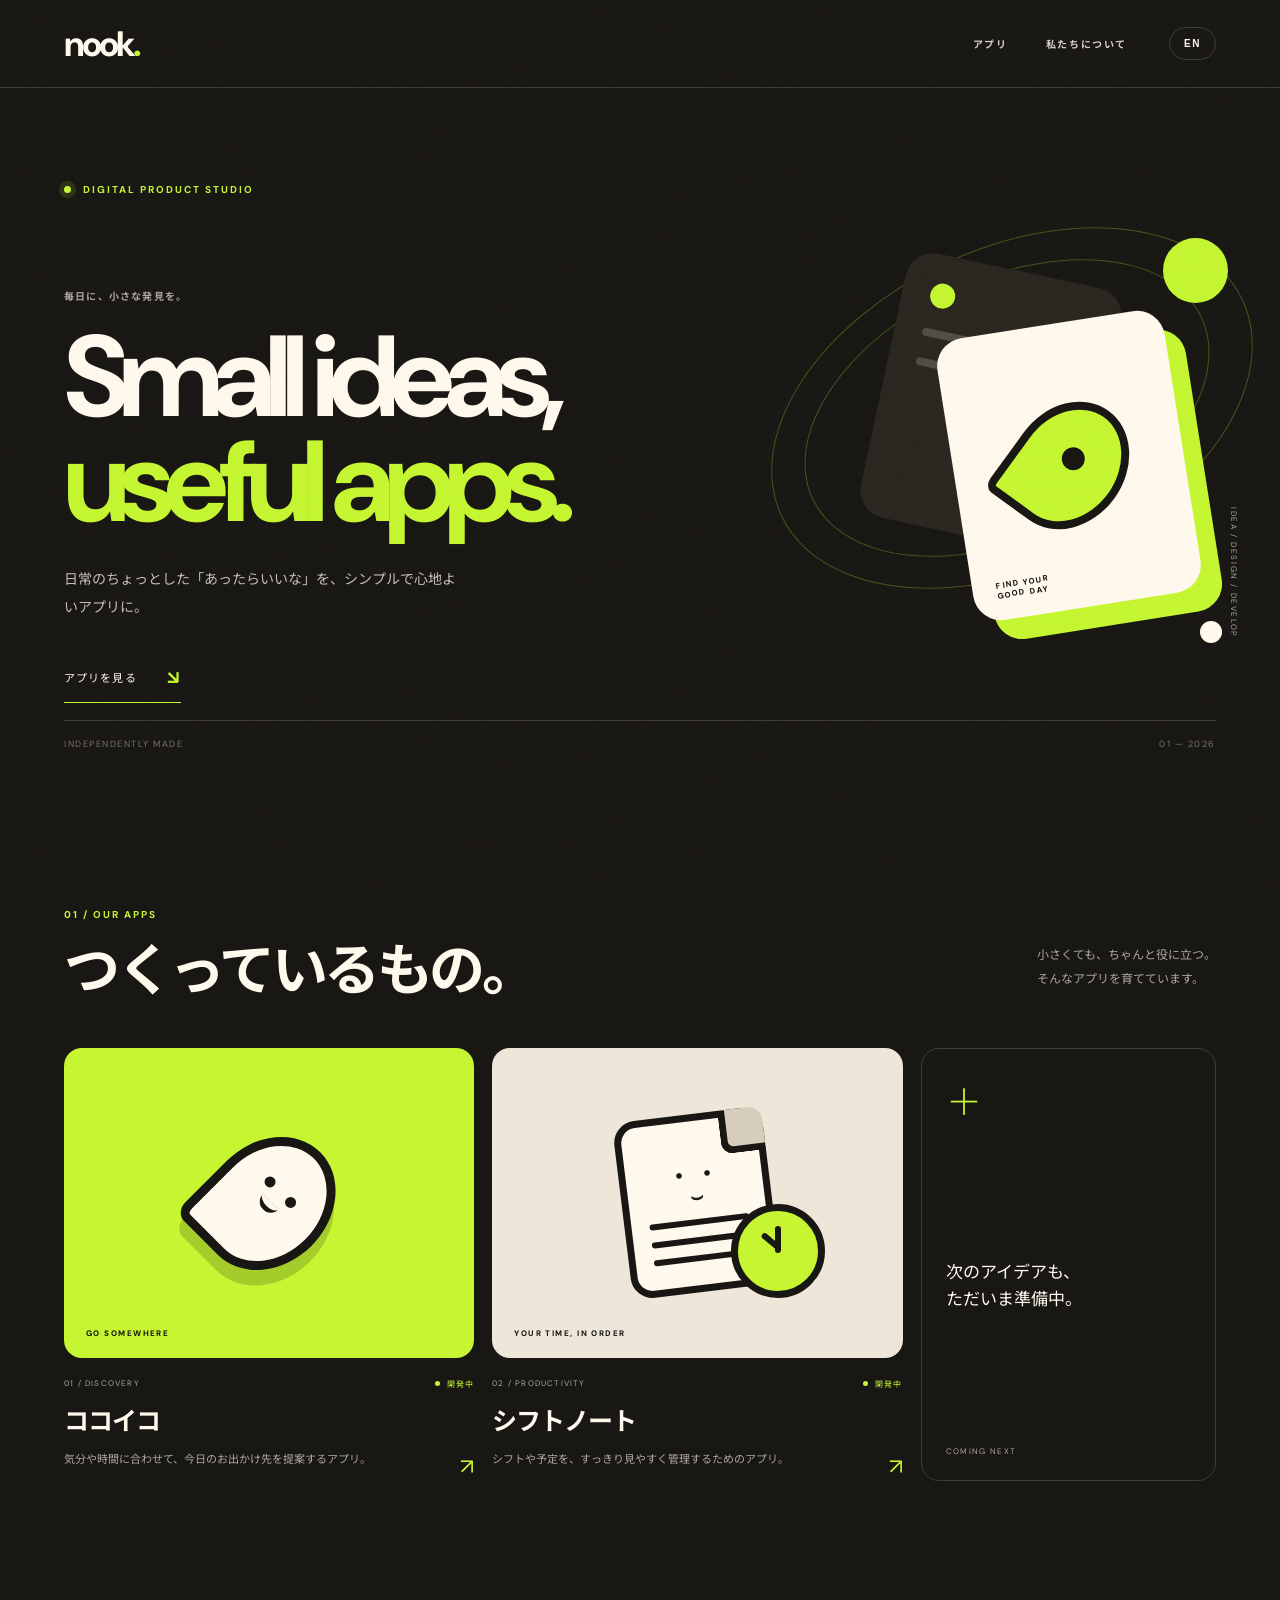
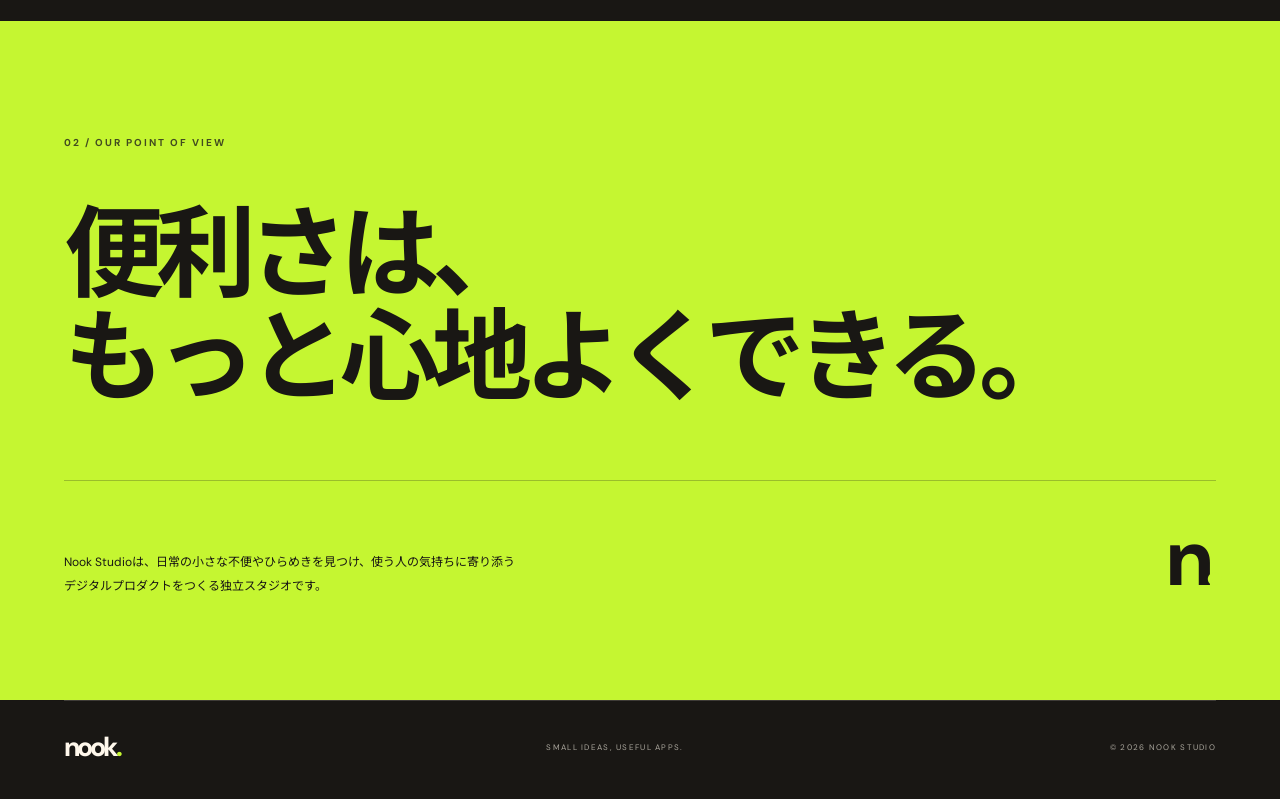
==== index.html @ 9271d674 "Remove placeholder contact details Remove the placeholder email section and its navigation link unti" ====
<!doctype html>
<html lang="ja">
<head>
  <meta charset="utf-8">
  <meta name="viewport" content="width=device-width, initial-scale=1">
  <meta name="theme-color" content="#191714">
  <meta name="description" content="Nook Studio — Small ideas, useful apps. 日常の小さなアイデアを、使いたくなるアプリへ。">
  <title>Nook Studio — Small ideas, useful apps.</title>
  <link rel="preconnect" href="https://fonts.googleapis.com">
  <link rel="preconnect" href="https://fonts.gstatic.com" crossorigin>
  <link href="https://fonts.googleapis.com/css2?family=DM+Sans:wght@400;500;600;700;800&family=Noto+Sans+JP:wght@400;500;600;700;800&display=swap" rel="stylesheet">
  <style>
 :root{--ink:#191714;--paper:#fff8ec;--lime:#c5f631;--muted:#aaa69d;--line:rgba(255,248,236,.16);--max:1180px}
*{box-sizing:border-box}html{scroll-behavior:smooth}body{margin:0;background:var(--ink);color:var(--paper);font-family:"DM Sans","Noto Sans JP",sans-serif;overflow-x:hidden}a{color:inherit;text-decoration:none}.noise{position:fixed;inset:0;pointer-events:none;opacity:.035;z-index:5;background-image:url("data:image/svg+xml,%3Csvg viewBox='0 0 180 180' xmlns='http://www.w3.org/2000/svg'%3E%3Cfilter id='n'%3E%3CfeTurbulence type='fractalNoise' baseFrequency='.9' numOctaves='3' stitchTiles='stitch'/%3E%3C/filter%3E%3Crect width='100%25' height='100%25' filter='url(%23n)' opacity='.45'/%3E%3C/svg%3E")}
.site-header{height:88px;padding:0 max(5vw,24px);display:flex;align-items:center;justify-content:space-between;border-bottom:1px solid var(--line);position:relative;z-index:10}.wordmark{font-size:35px;letter-spacing:-3px;font-weight:800}.wordmark span,.manifesto-mark span{color:var(--lime)}.nav{display:flex;gap:38px;margin-left:auto;margin-right:42px}.nav a,.lang-toggle{font-size:10px;letter-spacing:.16em;font-weight:700}.nav a{color:#d5d0c6;transition:color .2s}.nav a:hover{color:var(--lime)}.lang-toggle{background:transparent;border:1px solid var(--line);color:var(--paper);border-radius:99px;padding:10px 14px;cursor:pointer}.menu-toggle{display:none;background:none;border:0}.section-wrap{width:min(var(--max),90%);margin:auto}.hero{min-height:690px;position:relative;padding:95px 0 28px;display:flex;flex-direction:column;justify-content:space-between}.hero-kicker,.eyebrow{font-size:10px;letter-spacing:.2em;font-weight:700;color:var(--lime)}.hero-kicker{display:flex;align-items:center;gap:12px}.pulse{width:7px;height:7px;border-radius:50%;background:var(--lime);box-shadow:0 0 0 5px #c5f63120}.hero-copy{position:relative;z-index:2;max-width:650px;margin-top:65px}.hero-copy .eyebrow{color:var(--muted);letter-spacing:.12em}.hero h1{font-size:clamp(66px,9vw,128px);line-height:.91;letter-spacing:-.085em;margin:22px 0 30px;font-weight:700}.hero h1 em{font-style:normal;color:var(--lime)}.hero-description{font-size:14px;line-height:2;color:#c5c0b6;max-width:400px}.text-link{display:inline-flex;align-items:center;gap:30px;margin-top:30px;padding-bottom:12px;border-bottom:1px solid var(--lime);font-size:11px;letter-spacing:.1em}.text-link b{font-size:19px;color:var(--lime)}.hero-art{position:absolute;width:48%;height:500px;right:-2%;top:90px}.orbit{position:absolute;border:1px solid #c5f63145;border-radius:50%;transform:rotate(-25deg)}.orbit-one{width:430px;height:260px;right:3%;top:100px}.orbit-two{width:510px;height:320px;right:-5%;top:70px}.art-card{position:absolute;border-radius:28px}.card-back{width:220px;height:270px;right:25%;top:90px;background:#292720;transform:rotate(12deg);padding:28px}.tiny-dot{display:block;width:25px;height:25px;border-radius:50%;background:var(--lime)}.line{display:block;height:8px;background:#514e45;border-radius:8px;margin-top:22px}.line-one{width:120px}.line-two{width:80px}.card-front{width:230px;height:285px;right:10%;top:145px;background:var(--paper);transform:rotate(-9deg);display:flex;align-items:center;justify-content:center;box-shadow:18px 22px 0 #c5f631}.pin{width:112px;height:135px;background:var(--lime);border:8px solid var(--ink);border-radius:60% 60% 60% 10%;transform:rotate(45deg);position:relative}.pin:after{content:"";position:absolute;width:23px;height:23px;border-radius:50%;background:var(--ink);left:36px;top:40px}.art-caption{position:absolute;bottom:20px;left:24px;color:var(--ink);font-size:8px;letter-spacing:.15em;font-weight:800}.lime-orb{position:absolute;width:65px;height:65px;background:var(--lime);border-radius:50%;right:2%;top:60px}.cream-orb{position:absolute;width:22px;height:22px;background:var(--paper);border-radius:50%;right:3%;bottom:35px}.vertical-note{position:absolute;right:0;bottom:40px;writing-mode:vertical-rl;font-size:8px;letter-spacing:.2em;color:var(--muted)}.hero-bottom{display:flex;justify-content:space-between;color:#77736b;font-size:9px;letter-spacing:.17em;border-top:1px solid var(--line);padding-top:17px}.apps{padding:120px 0 140px}.section-heading{display:flex;justify-content:space-between;align-items:end;margin-bottom:45px}.section-heading h2,.contact h2{font-size:clamp(32px,5vw,56px);letter-spacing:-.06em;line-height:1.15;margin:18px 0 0}.section-heading>p{font-size:12px;line-height:2;color:var(--muted)}.app-grid{display:grid;grid-template-columns:1fr 1fr .72fr;gap:18px}.app-card{position:relative}.app-visual{height:310px;border-radius:18px;position:relative;overflow:hidden;display:flex;align-items:center;justify-content:center}.koko-visual{background:var(--lime)}.shift-visual{background:#eee7d9}.map-pin{width:120px;height:145px;border:9px solid var(--ink);background:var(--paper);border-radius:60% 60% 60% 12%;transform:rotate(45deg);position:relative;box-shadow:10px 12px 0 #19171430}.pin-eye{position:absolute;width:11px;height:11px;background:var(--ink);border-radius:50%;top:42px}.eye-left{left:31px}.eye-right{right:31px}.pin-smile{position:absolute;width:22px;height:11px;border-bottom:5px solid var(--ink);border-radius:0 0 20px 20px;left:40px;top:61px}.visual-label{position:absolute;bottom:20px;left:22px;font-size:8px;font-weight:800;letter-spacing:.18em;color:var(--ink)}.note-icon{position:relative;width:150px;height:178px;border:7px solid var(--ink);border-radius:22px;background:var(--paper);transform:rotate(-7deg);padding:42px 18px 15px}.note-icon .fold{position:absolute;right:-7px;top:-7px;width:44px;height:44px;background:#d6cdbc;border-left:7px solid var(--ink);border-bottom:7px solid var(--ink);border-radius:0 14px 0 12px}.note-face{display:block;text-align:center;color:var(--ink);font-size:20px;line-height:1.1;font-weight:800}.note-icon i{display:block;height:6px;background:var(--ink);border-radius:5px;margin-top:12px}.clock-icon{position:absolute;width:94px;height:94px;border:7px solid var(--ink);background:var(--lime);border-radius:50%;right:19%;bottom:60px}.clock-icon b{position:absolute;width:6px;height:27px;background:var(--ink);border-radius:4px;left:37px;top:15px}.clock-icon b+ b{height:23px;transform:rotate(130deg);transform-origin:top;top:38px;left:39px}.app-meta{display:flex;justify-content:space-between;margin:20px 0 12px;color:var(--muted);font-size:8px;letter-spacing:.15em}.status{color:var(--lime);display:flex;gap:7px;align-items:center}.status i{width:5px;height:5px;background:var(--lime);border-radius:50%}.app-card h3{font-size:25px;margin:0 0 9px;letter-spacing:-.04em}.app-card>p{font-size:11px;line-height:1.9;color:var(--muted);max-width:330px}.app-arrow{position:absolute;right:0;bottom:0;color:var(--lime);font-size:22px}.next-card{border:1px solid var(--line);border-radius:18px;padding:24px;display:flex;flex-direction:column;justify-content:space-between;min-height:100%}.plus{font-size:36px;color:var(--lime);font-weight:300}.next-card p{font-size:17px;line-height:1.6}.next-card small{font-size:8px;letter-spacing:.17em;color:var(--muted)}.manifesto{background:var(--lime);color:var(--ink);padding:105px 0 90px}.manifesto .eyebrow{color:#424b20}.manifesto h2{font-size:clamp(48px,8vw,100px);letter-spacing:-.08em;line-height:1.03;margin:55px 0 70px}.manifesto h2 em{font-style:normal;color:#697b20}.manifesto-bottom{display:flex;justify-content:space-between;align-items:end;border-top:1px solid #19171440;padding-top:25px}.manifesto-bottom p{max-width:460px;font-size:12px;line-height:2}.manifesto-mark{font-size:80px;font-weight:800;letter-spacing:-.1em}.contact{padding:120px 0 100px}.contact-row{display:flex;align-items:end;justify-content:space-between;margin-top:35px}.contact h2{font-size:clamp(38px,6vw,72px)}.contact-link{border:1px solid var(--lime);border-radius:99px;padding:18px 23px;display:flex;align-items:center;gap:45px;font-size:10px;letter-spacing:.12em;transition:background .2s,color .2s}.contact-link:hover{background:var(--lime);color:var(--ink)}.contact-link b{font-size:20px}.contact-note{color:#77736b;font-size:9px;margin-top:28px}.footer{border-top:1px solid var(--line);padding:28px 0 35px;display:flex;align-items:center;justify-content:space-between}.footer .wordmark{font-size:27px}.footer>span{font-size:8px;letter-spacing:.16em;color:var(--muted)}
@media(max-width:800px){.site-header{height:72px}.nav{gap:18px;margin-right:22px}.nav a{font-size:9px}.hero{min-height:760px;padding-top:65px}.hero-art{width:100%;height:340px;top:330px;right:-10%}.hero-copy{margin-top:45px}.hero h1{font-size:clamp(65px,13vw,100px)}.hero-description{max-width:320px}.card-back{right:34%;top:20px;transform:scale(.8) rotate(12deg)}.card-front{right:18%;top:55px;transform:scale(.8) rotate(-9deg)}.lime-orb{right:10%;top:0}.vertical-note{right:5%;bottom:0}.apps{padding:85px 0}.app-grid{grid-template-columns:1fr 1fr}.next-card{grid-column:1/-1;min-height:150px}.app-visual{height:250px}.section-heading{align-items:start;gap:20px;flex-direction:column}.section-heading>p br{display:none}.manifesto{padding:80px 0}.manifesto h2{margin:45px 0}.contact{padding:85px 0}.contact-row{align-items:start;gap:30px;flex-direction:column}.footer{gap:15px;flex-wrap:wrap}.footer>span:nth-child(2){display:none}}
@media(max-width:520px){.nav{display:none;position:absolute;top:71px;left:0;right:0;background:var(--ink);padding:25px 5%;border-bottom:1px solid var(--line);flex-direction:column}.nav.open{display:flex}.menu-toggle{display:flex;flex-direction:column;gap:5px;margin-left:12px;padding:10px}.menu-toggle span{width:18px;height:1px;background:var(--paper)}.lang-toggle{margin-left:auto}.hero{min-height:710px}.hero-art{top:355px;right:-18%;transform:scale(.85);transform-origin:top right}.hero-copy{margin-top:38px}.hero h1{font-size:64px}.hero-description{font-size:12px}.app-grid{grid-template-columns:1fr}.app-visual{height:290px}.next-card{grid-column:auto;min-height:180px}.manifesto h2{font-size:48px}.manifesto-bottom p{font-size:11px;max-width:75%}.manifesto-mark{font-size:60px}.contact h2{font-size:42px}.footer{font-size:8px}.footer .wordmark{width:100%}}

</style>
</head>
<body>
  <div class="noise" aria-hidden="true"></div>
  <header class="site-header">
    <a class="wordmark" href="#home" aria-label="Nook Studio home">nook<span>.</span></a>
    <nav class="nav">
      <a href="#apps" data-ja="アプリ" data-en="APPS">アプリ</a>
      <a href="#about" data-ja="私たちについて" data-en="ABOUT">私たちについて</a>
    </nav>
    <button class="lang-toggle" id="langToggle" type="button" aria-label="Switch language">EN</button>
    <button class="menu-toggle" id="menuToggle" type="button" aria-label="メニューを開く"><span></span><span></span></button>
  </header>

  <main id="home">
    <section class="hero section-wrap">
      <div class="hero-kicker"><span class="pulse"></span><span data-ja="DIGITAL PRODUCT STUDIO" data-en="DIGITAL PRODUCT STUDIO">DIGITAL PRODUCT STUDIO</span></div>
      <div class="hero-copy">
        <p class="eyebrow" data-ja="毎日に、小さな発見を。" data-en="A little better, every day.">毎日に、小さな発見を。</p>
        <h1 data-ja="Small ideas,<br><em>useful apps.</em>" data-en="Small ideas,<br><em>useful apps.</em>">Small ideas,<br><em>useful apps.</em></h1>
        <p class="hero-description" data-ja="日常のちょっとした「あったらいいな」を、シンプルで心地よいアプリに。" data-en="We turn everyday 'wouldn't it be nice' moments into simple, thoughtful apps.">日常のちょっとした「あったらいいな」を、シンプルで心地よいアプリに。</p>
        <a class="text-link" href="#apps"><span data-ja="アプリを見る" data-en="EXPLORE OUR APPS">アプリを見る</span><b>↘</b></a>
      </div>
      <div class="hero-art" aria-hidden="true">
        <div class="orbit orbit-one"></div><div class="orbit orbit-two"></div>
        <div class="art-card card-back"><span class="tiny-dot"></span><span class="line line-one"></span><span class="line line-two"></span></div>
        <div class="art-card card-front"><div class="pin"><i></i></div><span class="art-caption">FIND YOUR<br>GOOD DAY</span></div>
        <div class="lime-orb"></div><div class="cream-orb"></div>
        <span class="vertical-note">IDEA / DESIGN / DEVELOP</span>
      </div>
      <div class="hero-bottom"><span>INDEPENDENTLY MADE</span><span>01 — 2026</span></div>
    </section>

    <section class="apps section-wrap" id="apps">
      <div class="section-heading">
        <div><p class="eyebrow">01 / OUR APPS</p><h2 data-ja="つくっているもの。" data-en="Things we're making.">つくっているもの。</h2></div>
        <p data-ja="小さくても、ちゃんと役に立つ。<br>そんなアプリを育てています。" data-en="Small in scale, useful in everyday life.">小さくても、ちゃんと役に立つ。<br>そんなアプリを育てています。</p>
      </div>
      <div class="app-grid">
        <article class="app-card app-koko">
          <div class="app-visual koko-visual"><div class="map-pin"><span class="pin-eye eye-left"></span><span class="pin-eye eye-right"></span><span class="pin-smile"></span></div><span class="visual-label">GO SOMEWHERE</span></div>
          <div class="app-meta"><span>01 / DISCOVERY</span><span class="status"><i></i><span data-ja="開発中" data-en="IN DEVELOPMENT">開発中</span></span></div>
          <h3>ココイコ</h3>
          <p data-ja="気分や時間に合わせて、今日のお出かけ先を提案するアプリ。" data-en="A little inspiration for where to go, based on your mood and time.">気分や時間に合わせて、今日のお出かけ先を提案するアプリ。</p>
          <span class="app-arrow">↗</span>
        </article>
        <article class="app-card app-shift">
          <div class="app-visual shift-visual"><div class="note-icon"><span class="fold"></span><span class="note-face">•　•<br>⌣</span><i></i><i></i><i></i></div><div class="clock-icon"><b></b><b></b></div><span class="visual-label">YOUR TIME, IN ORDER</span></div>
          <div class="app-meta"><span>02 / PRODUCTIVITY</span><span class="status"><i></i><span data-ja="開発中" data-en="IN DEVELOPMENT">開発中</span></span></div>
          <h3>シフトノート</h3>
          <p data-ja="シフトや予定を、すっきり見やすく管理するためのアプリ。" data-en="A simple, clear way to keep shifts and schedules in order.">シフトや予定を、すっきり見やすく管理するためのアプリ。</p>
          <span class="app-arrow">↗</span>
        </article>
        <div class="next-card"><span class="plus">＋</span><p data-ja="次のアイデアも、<br>ただいま準備中。" data-en="The next idea<br>is taking shape.">次のアイデアも、<br>ただいま準備中。</p><small>COMING NEXT</small></div>
      </div>
    </section>

    <section class="manifesto" id="about">
      <div class="section-wrap manifesto-inner">
        <p class="eyebrow">02 / OUR POINT OF VIEW</p>
        <h2 data-ja="便利さは、<br>もっと心地よくできる。" data-en="Useful can feel<br><em>effortless.</em>">便利さは、<br>もっと心地よくできる。</h2>
        <div class="manifesto-bottom"><p data-ja="Nook Studioは、日常の小さな不便やひらめきを見つけ、使う人の気持ちに寄り添うデジタルプロダクトをつくる独立スタジオです。" data-en="Nook Studio is an independent digital studio creating thoughtful products inspired by the little frictions and bright ideas of everyday life.">Nook Studioは、日常の小さな不便やひらめきを見つけ、使う人の気持ちに寄り添うデジタルプロダクトをつくる独立スタジオです。</p><span class="manifesto-mark">n<span>.</span></span></div>
      </div>
    </section>

  </main>

  <footer class="footer section-wrap"><a class="wordmark" href="#home">nook<span>.</span></a><span>SMALL IDEAS, USEFUL APPS.</span><span>© 2026 NOOK STUDIO</span></footer>
  <script>
const toggle=document.getElementById("langToggle");let lang="ja";toggle.addEventListener("click",()=>{lang=lang==="ja"?"en":"ja";document.documentElement.lang=lang;document.querySelectorAll("[data-ja][data-en]").forEach(el=>{el.innerHTML=el.dataset[lang]});toggle.textContent=lang==="ja"?"EN":"JP"});const menu=document.getElementById("menuToggle");const nav=document.querySelector(".nav");menu.addEventListener("click",()=>nav.classList.toggle("open"));nav.querySelectorAll("a").forEach(a=>a.addEventListener("click",()=>nav.classList.remove("open")));
</script>
</body>
</html>
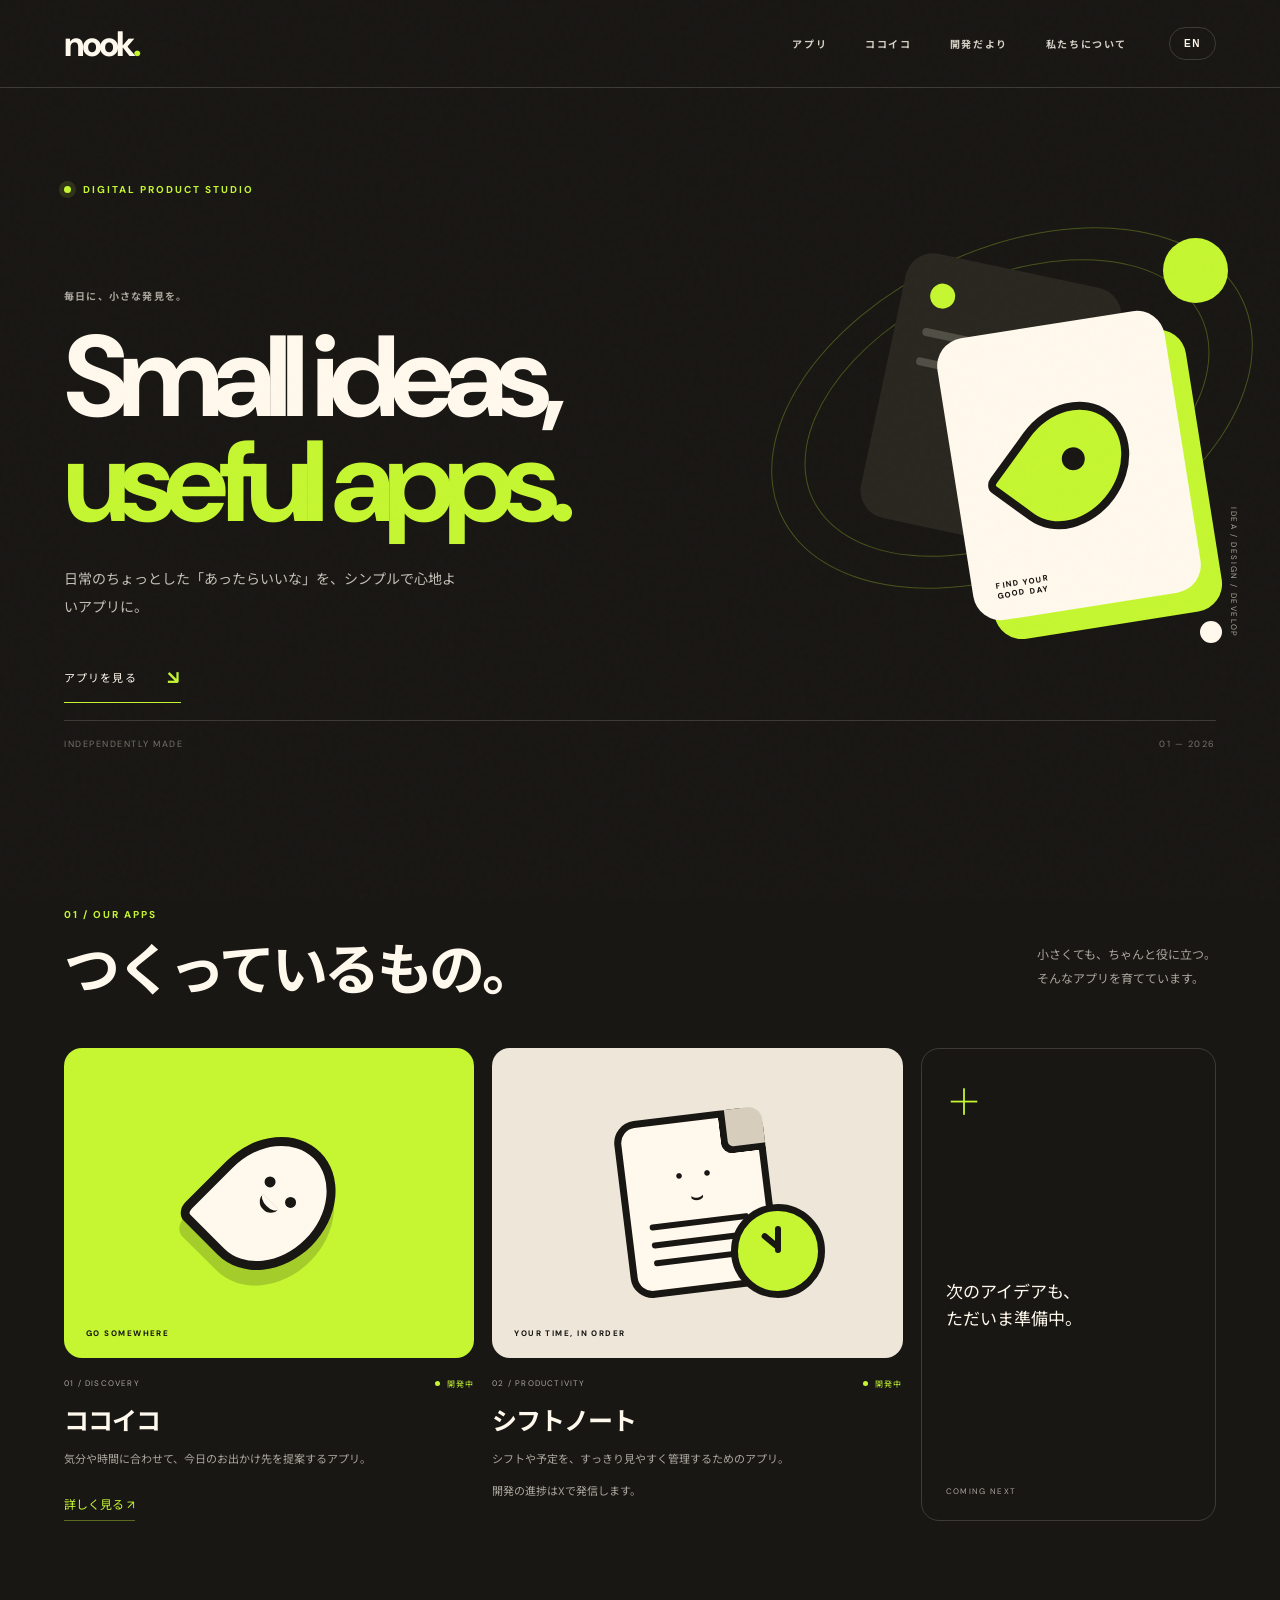
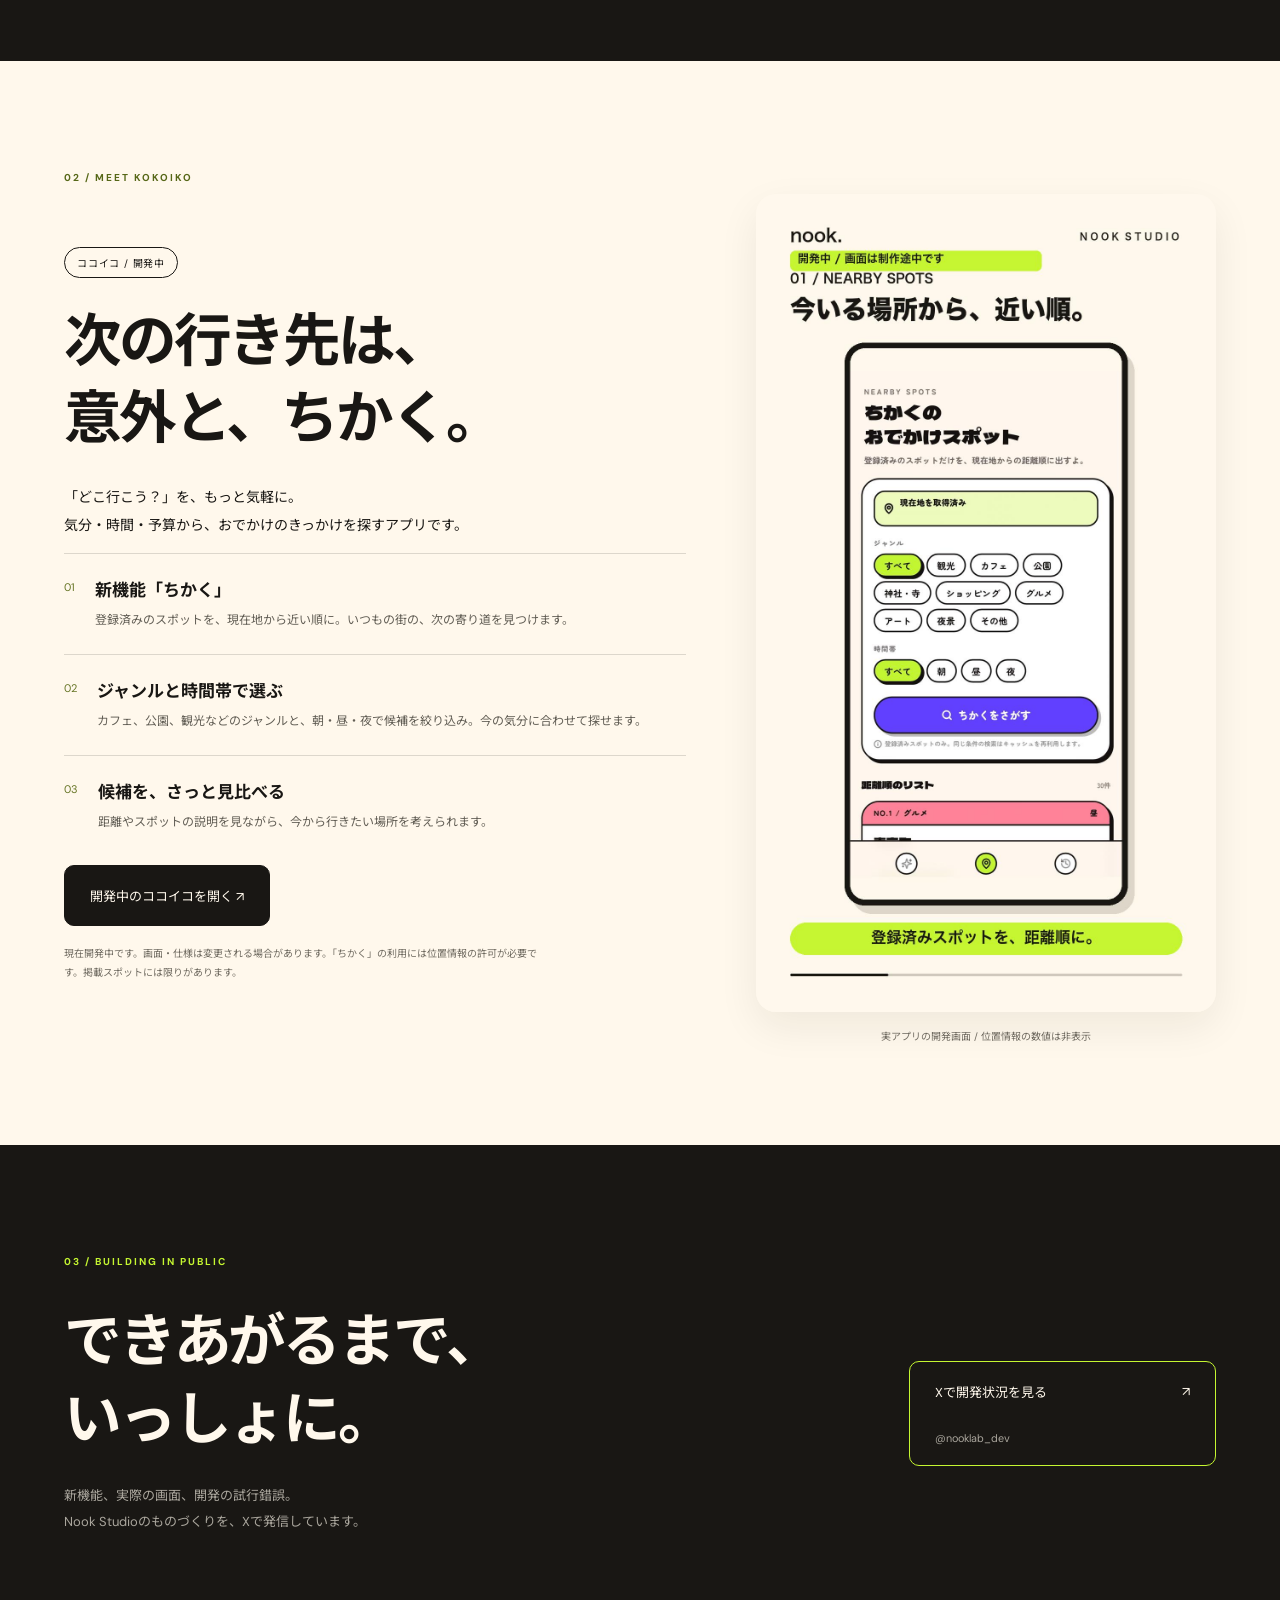
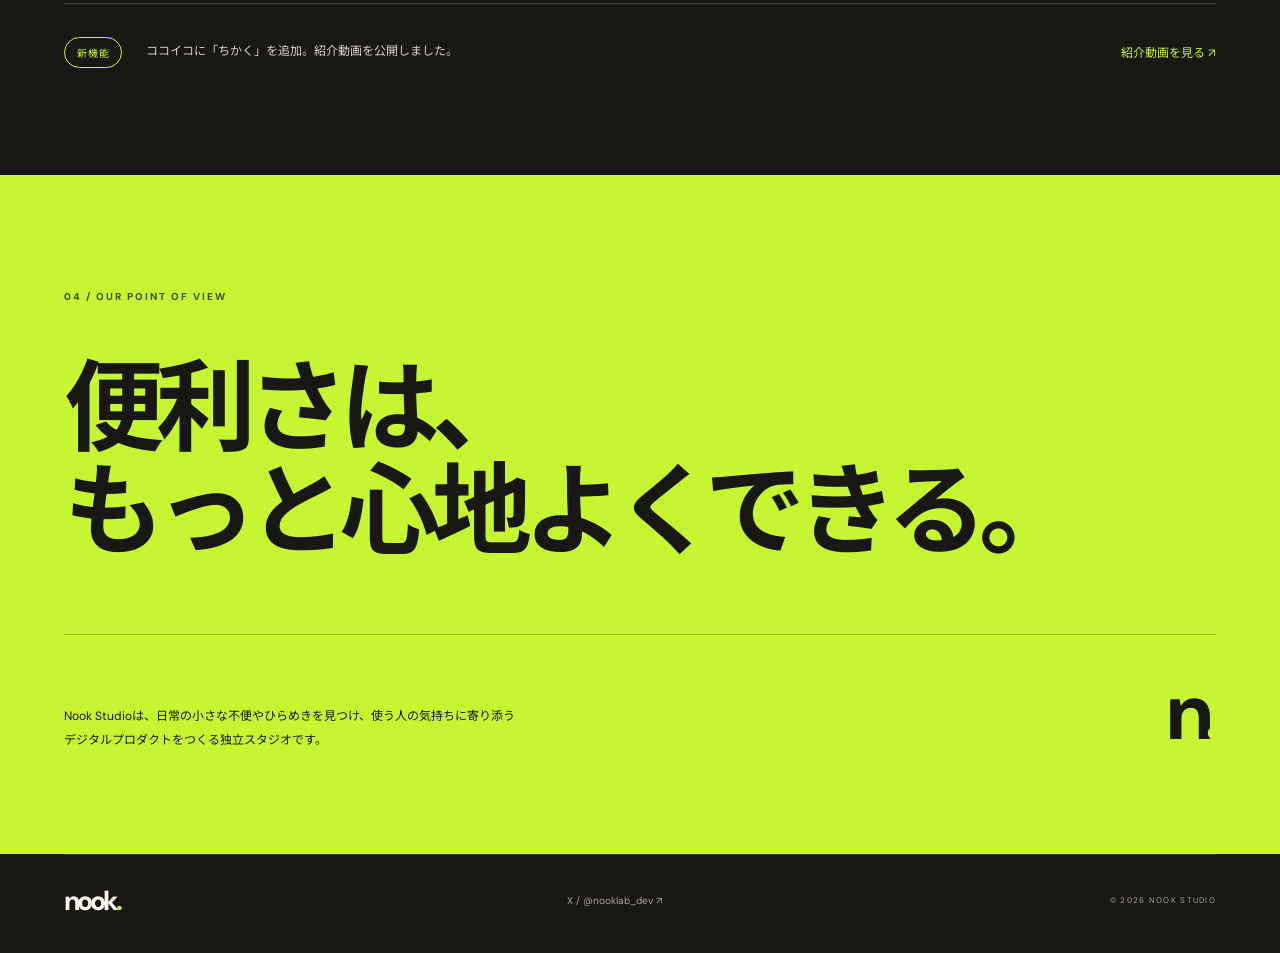
==== commit f5349b12: "Introduce Kokoiko Nearby and development updates" ====
--- a/index.html
+++ b/index.html
@@ -4,17 +4,28 @@
   <meta charset="utf-8">
   <meta name="viewport" content="width=device-width, initial-scale=1">
   <meta name="theme-color" content="#191714">
-  <meta name="description" content="Nook Studio — Small ideas, useful apps. 日常の小さなアイデアを、使いたくなるアプリへ。">
+  <meta name="description" content="Nook Studioは、日常の小さなアイデアをアプリにする独立スタジオ。おでかけ先を探す「ココイコ」と、シフト管理の「シフトノート」を開発しています。">
+  <meta property="og:title" content="Nook Studio — Small ideas, useful apps.">
+  <meta property="og:description" content="次の行き先は、意外と、ちかく。開発中のアプリと、日々のものづくりを紹介します。">
+  <meta property="og:type" content="website">
+  <meta property="og:url" content="https://nookstudiojp.github.io/">
+  <link rel="canonical" href="https://nookstudiojp.github.io/">
   <title>Nook Studio — Small ideas, useful apps.</title>
   <link rel="preconnect" href="https://fonts.googleapis.com">
   <link rel="preconnect" href="https://fonts.gstatic.com" crossorigin>
   <link href="https://fonts.googleapis.com/css2?family=DM+Sans:wght@400;500;600;700;800&family=Noto+Sans+JP:wght@400;500;600;700;800&display=swap" rel="stylesheet">
   <style>
  :root{--ink:#191714;--paper:#fff8ec;--lime:#c5f631;--muted:#aaa69d;--line:rgba(255,248,236,.16);--max:1180px}
-*{box-sizing:border-box}html{scroll-behavior:smooth}body{margin:0;background:var(--ink);color:var(--paper);font-family:"DM Sans","Noto Sans JP",sans-serif;overflow-x:hidden}a{color:inherit;text-decoration:none}.noise{position:fixed;inset:0;pointer-events:none;opacity:.035;z-index:5;background-image:url("data:image/svg+xml,%3Csvg viewBox='0 0 180 180' xmlns='http://www.w3.org/2000/svg'%3E%3Cfilter id='n'%3E%3CfeTurbulence type='fractalNoise' baseFrequency='.9' numOctaves='3' stitchTiles='stitch'/%3E%3C/filter%3E%3Crect width='100%25' height='100%25' filter='url(%23n)' opacity='.45'/%3E%3C/svg%3E")}
+*{box-sizing:border-box}html{scroll-behavior:smooth;overflow-x:clip}body{margin:0;background:var(--ink);color:var(--paper);font-family:"DM Sans","Noto Sans JP",sans-serif;overflow-x:hidden}a{color:inherit;text-decoration:none}.noise{position:fixed;inset:0;pointer-events:none;opacity:.035;z-index:5;background-image:url("data:image/svg+xml,%3Csvg viewBox='0 0 180 180' xmlns='http://www.w3.org/2000/svg'%3E%3Cfilter id='n'%3E%3CfeTurbulence type='fractalNoise' baseFrequency='.9' numOctaves='3' stitchTiles='stitch'/%3E%3C/filter%3E%3Crect width='100%25' height='100%25' filter='url(%23n)' opacity='.45'/%3E%3C/svg%3E")}
 .site-header{height:88px;padding:0 max(5vw,24px);display:flex;align-items:center;justify-content:space-between;border-bottom:1px solid var(--line);position:relative;z-index:10}.wordmark{font-size:35px;letter-spacing:-3px;font-weight:800}.wordmark span,.manifesto-mark span{color:var(--lime)}.nav{display:flex;gap:38px;margin-left:auto;margin-right:42px}.nav a,.lang-toggle{font-size:10px;letter-spacing:.16em;font-weight:700}.nav a{color:#d5d0c6;transition:color .2s}.nav a:hover{color:var(--lime)}.lang-toggle{background:transparent;border:1px solid var(--line);color:var(--paper);border-radius:99px;padding:10px 14px;cursor:pointer}.menu-toggle{display:none;background:none;border:0}.section-wrap{width:min(var(--max),90%);margin:auto}.hero{min-height:690px;position:relative;padding:95px 0 28px;display:flex;flex-direction:column;justify-content:space-between}.hero-kicker,.eyebrow{font-size:10px;letter-spacing:.2em;font-weight:700;color:var(--lime)}.hero-kicker{display:flex;align-items:center;gap:12px}.pulse{width:7px;height:7px;border-radius:50%;background:var(--lime);box-shadow:0 0 0 5px #c5f63120}.hero-copy{position:relative;z-index:2;max-width:650px;margin-top:65px}.hero-copy .eyebrow{color:var(--muted);letter-spacing:.12em}.hero h1{font-size:clamp(66px,9vw,128px);line-height:.91;letter-spacing:-.085em;margin:22px 0 30px;font-weight:700}.hero h1 em{font-style:normal;color:var(--lime)}.hero-description{font-size:14px;line-height:2;color:#c5c0b6;max-width:400px}.text-link{display:inline-flex;align-items:center;gap:30px;margin-top:30px;padding-bottom:12px;border-bottom:1px solid var(--lime);font-size:11px;letter-spacing:.1em}.text-link b{font-size:19px;color:var(--lime)}.hero-art{position:absolute;width:48%;height:500px;right:-2%;top:90px}.orbit{position:absolute;border:1px solid #c5f63145;border-radius:50%;transform:rotate(-25deg)}.orbit-one{width:430px;height:260px;right:3%;top:100px}.orbit-two{width:510px;height:320px;right:-5%;top:70px}.art-card{position:absolute;border-radius:28px}.card-back{width:220px;height:270px;right:25%;top:90px;background:#292720;transform:rotate(12deg);padding:28px}.tiny-dot{display:block;width:25px;height:25px;border-radius:50%;background:var(--lime)}.line{display:block;height:8px;background:#514e45;border-radius:8px;margin-top:22px}.line-one{width:120px}.line-two{width:80px}.card-front{width:230px;height:285px;right:10%;top:145px;background:var(--paper);transform:rotate(-9deg);display:flex;align-items:center;justify-content:center;box-shadow:18px 22px 0 #c5f631}.pin{width:112px;height:135px;background:var(--lime);border:8px solid var(--ink);border-radius:60% 60% 60% 10%;transform:rotate(45deg);position:relative}.pin:after{content:"";position:absolute;width:23px;height:23px;border-radius:50%;background:var(--ink);left:36px;top:40px}.art-caption{position:absolute;bottom:20px;left:24px;color:var(--ink);font-size:8px;letter-spacing:.15em;font-weight:800}.lime-orb{position:absolute;width:65px;height:65px;background:var(--lime);border-radius:50%;right:2%;top:60px}.cream-orb{position:absolute;width:22px;height:22px;background:var(--paper);border-radius:50%;right:3%;bottom:35px}.vertical-note{position:absolute;right:0;bottom:40px;writing-mode:vertical-rl;font-size:8px;letter-spacing:.2em;color:var(--muted)}.hero-bottom{display:flex;justify-content:space-between;color:#77736b;font-size:9px;letter-spacing:.17em;border-top:1px solid var(--line);padding-top:17px}.apps{padding:120px 0 140px}.section-heading{display:flex;justify-content:space-between;align-items:end;margin-bottom:45px}.section-heading h2,.contact h2{font-size:clamp(32px,5vw,56px);letter-spacing:-.06em;line-height:1.15;margin:18px 0 0}.section-heading>p{font-size:12px;line-height:2;color:var(--muted)}.app-grid{display:grid;grid-template-columns:1fr 1fr .72fr;gap:18px}.app-card{position:relative}.app-visual{height:310px;border-radius:18px;position:relative;overflow:hidden;display:flex;align-items:center;justify-content:center}.koko-visual{background:var(--lime)}.shift-visual{background:#eee7d9}.map-pin{width:120px;height:145px;border:9px solid var(--ink);background:var(--paper);border-radius:60% 60% 60% 12%;transform:rotate(45deg);position:relative;box-shadow:10px 12px 0 #19171430}.pin-eye{position:absolute;width:11px;height:11px;background:var(--ink);border-radius:50%;top:42px}.eye-left{left:31px}.eye-right{right:31px}.pin-smile{position:absolute;width:22px;height:11px;border-bottom:5px solid var(--ink);border-radius:0 0 20px 20px;left:40px;top:61px}.visual-label{position:absolute;bottom:20px;left:22px;font-size:8px;font-weight:800;letter-spacing:.18em;color:var(--ink)}.note-icon{position:relative;width:150px;height:178px;border:7px solid var(--ink);border-radius:22px;background:var(--paper);transform:rotate(-7deg);padding:42px 18px 15px}.note-icon .fold{position:absolute;right:-7px;top:-7px;width:44px;height:44px;background:#d6cdbc;border-left:7px solid var(--ink);border-bottom:7px solid var(--ink);border-radius:0 14px 0 12px}.note-face{display:block;text-align:center;color:var(--ink);font-size:20px;line-height:1.1;font-weight:800}.note-icon i{display:block;height:6px;background:var(--ink);border-radius:5px;margin-top:12px}.clock-icon{position:absolute;width:94px;height:94px;border:7px solid var(--ink);background:var(--lime);border-radius:50%;right:19%;bottom:60px}.clock-icon b{position:absolute;width:6px;height:27px;background:var(--ink);border-radius:4px;left:37px;top:15px}.clock-icon b+ b{height:23px;transform:rotate(130deg);transform-origin:top;top:38px;left:39px}.app-meta{display:flex;justify-content:space-between;margin:20px 0 12px;color:var(--muted);font-size:8px;letter-spacing:.15em}.status{color:var(--lime);display:flex;gap:7px;align-items:center}.status i{width:5px;height:5px;background:var(--lime);border-radius:50%}.app-card h3{font-size:25px;margin:0 0 9px;letter-spacing:-.04em}.app-card>p{font-size:11px;line-height:1.9;color:var(--muted);max-width:330px}.app-arrow{position:absolute;right:0;bottom:0;color:var(--lime);font-size:22px}.next-card{border:1px solid var(--line);border-radius:18px;padding:24px;display:flex;flex-direction:column;justify-content:space-between;min-height:100%}.plus{font-size:36px;color:var(--lime);font-weight:300}.next-card p{font-size:17px;line-height:1.6}.next-card small{font-size:8px;letter-spacing:.17em;color:var(--muted)}.manifesto{background:var(--lime);color:var(--ink);padding:105px 0 90px}.manifesto .eyebrow{color:#424b20}.manifesto h2{font-size:clamp(48px,8vw,100px);letter-spacing:-.08em;line-height:1.03;margin:55px 0 70px}.manifesto h2 em{font-style:normal;color:#697b20}.manifesto-bottom{display:flex;justify-content:space-between;align-items:end;border-top:1px solid #19171440;padding-top:25px}.manifesto-bottom p{max-width:460px;font-size:12px;line-height:2}.manifesto-mark{font-size:80px;font-weight:800;letter-spacing:-.1em}.contact{padding:120px 0 100px}.contact-row{display:flex;align-items:end;justify-content:space-between;margin-top:35px}.contact h2{font-size:clamp(38px,6vw,72px)}.contact-link{border:1px solid var(--lime);border-radius:99px;padding:18px 23px;display:flex;align-items:center;gap:45px;font-size:10px;letter-spacing:.12em;transition:background .2s,color .2s}.contact-link:hover{background:var(--lime);color:var(--ink)}.contact-link b{font-size:20px}.contact-note{color:#77736b;font-size:9px;margin-top:28px}.footer{border-top:1px solid var(--line);padding:28px 0 35px;display:flex;align-items:center;justify-content:space-between}.footer .wordmark{font-size:27px}.footer>span{font-size:8px;letter-spacing:.16em;color:var(--muted)}
 @media(max-width:800px){.site-header{height:72px}.nav{gap:18px;margin-right:22px}.nav a{font-size:9px}.hero{min-height:760px;padding-top:65px}.hero-art{width:100%;height:340px;top:330px;right:-10%}.hero-copy{margin-top:45px}.hero h1{font-size:clamp(65px,13vw,100px)}.hero-description{max-width:320px}.card-back{right:34%;top:20px;transform:scale(.8) rotate(12deg)}.card-front{right:18%;top:55px;transform:scale(.8) rotate(-9deg)}.lime-orb{right:10%;top:0}.vertical-note{right:5%;bottom:0}.apps{padding:85px 0}.app-grid{grid-template-columns:1fr 1fr}.next-card{grid-column:1/-1;min-height:150px}.app-visual{height:250px}.section-heading{align-items:start;gap:20px;flex-direction:column}.section-heading>p br{display:none}.manifesto{padding:80px 0}.manifesto h2{margin:45px 0}.contact{padding:85px 0}.contact-row{align-items:start;gap:30px;flex-direction:column}.footer{gap:15px;flex-wrap:wrap}.footer>span:nth-child(2){display:none}}
 @media(max-width:520px){.nav{display:none;position:absolute;top:71px;left:0;right:0;background:var(--ink);padding:25px 5%;border-bottom:1px solid var(--line);flex-direction:column}.nav.open{display:flex}.menu-toggle{display:flex;flex-direction:column;gap:5px;margin-left:12px;padding:10px}.menu-toggle span{width:18px;height:1px;background:var(--paper)}.lang-toggle{margin-left:auto}.hero{min-height:710px}.hero-art{top:355px;right:-18%;transform:scale(.85);transform-origin:top right}.hero-copy{margin-top:38px}.hero h1{font-size:64px}.hero-description{font-size:12px}.app-grid{grid-template-columns:1fr}.app-visual{height:290px}.next-card{grid-column:auto;min-height:180px}.manifesto h2{font-size:48px}.manifesto-bottom p{font-size:11px;max-width:75%}.manifesto-mark{font-size:60px}.contact h2{font-size:42px}.footer{font-size:8px}.footer .wordmark{width:100%}}
+
+
+:focus-visible{outline:3px solid var(--lime);outline-offset:6px}.card-link{display:inline-block;font-size:12px;color:var(--lime);margin-top:14px;border-bottom:1px solid #c5f63160;padding-bottom:7px}.project-note{font-size:10px;color:var(--muted)}.product{background:var(--paper);color:var(--ink);padding:100px 0}.product .eyebrow{color:#566717}.product-layout{display:grid;grid-template-columns:1.15fr .85fr;gap:70px;align-items:center}.pill{display:inline-block;border:1px solid currentColor;border-radius:99px;padding:7px 12px;font-size:10px;letter-spacing:.08em}.product h2,.updates h2{font-size:clamp(34px,4.5vw,60px);letter-spacing:-.055em;line-height:1.35;margin:25px 0}.lead{font-size:14px;line-height:2}.feature{display:flex;gap:20px;border-top:1px solid #19171425;padding:22px 0}.feature>span{font-size:11px;padding-top:4px;color:#667525}.feature h3{font-size:17px;margin:0 0 8px}.feature p{font-size:12px;line-height:1.9;margin:0;color:#625e55}.button{display:inline-flex;justify-content:space-between;align-items:center;gap:30px;padding:20px 25px;border:1px solid var(--lime);border-radius:10px;font-size:13px;transition:transform .2s}.button:hover{transform:translateY(-3px)}.button.primary{background:var(--ink);color:var(--paper);border-color:var(--ink);margin-top:10px}.small-note{font-size:10px;line-height:1.9;color:#706b61;max-width:480px;margin-top:18px}.product-screen{margin:0}.product-screen img{display:block;width:100%;height:auto;border-radius:20px;box-shadow:0 15px 40px #19171412}.product-screen figcaption{font-size:10px;line-height:1.7;text-align:center;color:#706b61;margin-top:16px}.updates{padding:100px 0}.updates-row{display:flex;justify-content:space-between;align-items:center;gap:40px}.updates-row p{font-size:13px;line-height:2;color:var(--muted)}.updates .button{flex-wrap:wrap;max-width:350px}.button small{width:100%;color:var(--muted)}.news-item{border-top:1px solid var(--line);margin-top:55px;padding-top:25px;display:flex;gap:24px;align-items:center;font-size:12px}.news-item .pill{color:var(--lime);white-space:nowrap}.news-item p{color:#d5d0c6;line-height:1.8}.news-item>a{margin-left:auto;color:var(--lime);white-space:nowrap}.footer>a:not(.wordmark){font-size:10px;color:var(--muted)}
+@media(max-width:950px){.nav{gap:18px;margin-right:22px}.product-layout{gap:35px}.product h2{font-size:38px}}
+@media(max-width:700px){.product,.updates{padding:70px 0}.product-layout{grid-template-columns:1fr}.product-screen{max-width:370px;margin:20px auto 0}.updates-row{align-items:start;flex-direction:column}.news-item{align-items:start;flex-wrap:wrap;gap:10px 20px}.news-item p{width:100%;margin:5px 0}.news-item>a{margin-left:0}.product h2{font-size:38px}.manifesto h2{font-size:clamp(36px,8vw,70px)}}
+@media(prefers-reduced-motion:reduce){html{scroll-behavior:auto}*{transition:none!important}}
 
 </style>
 </head>
@@ -22,12 +33,14 @@
   <div class="noise" aria-hidden="true"></div>
   <header class="site-header">
     <a class="wordmark" href="#home" aria-label="Nook Studio home">nook<span>.</span></a>
-    <nav class="nav">
+    <nav id="siteNav" class="nav" aria-label="メインナビゲーション">
       <a href="#apps" data-ja="アプリ" data-en="APPS">アプリ</a>
+      <a href="#kokoiko" data-ja="ココイコ" data-en="KOKOIKO">ココイコ</a>
+      <a href="#updates" data-ja="開発だより" data-en="UPDATES">開発だより</a>
       <a href="#about" data-ja="私たちについて" data-en="ABOUT">私たちについて</a>
     </nav>
     <button class="lang-toggle" id="langToggle" type="button" aria-label="Switch language">EN</button>
-    <button class="menu-toggle" id="menuToggle" type="button" aria-label="メニューを開く"><span></span><span></span></button>
+    <button class="menu-toggle" id="menuToggle" type="button" aria-label="メニュー" aria-expanded="false" aria-controls="siteNav"><span></span><span></span></button>
   </header>
 
   <main id="home">
@@ -60,22 +73,47 @@
           <div class="app-meta"><span>01 / DISCOVERY</span><span class="status"><i></i><span data-ja="開発中" data-en="IN DEVELOPMENT">開発中</span></span></div>
           <h3>ココイコ</h3>
           <p data-ja="気分や時間に合わせて、今日のお出かけ先を提案するアプリ。" data-en="A little inspiration for where to go, based on your mood and time.">気分や時間に合わせて、今日のお出かけ先を提案するアプリ。</p>
-          <span class="app-arrow">↗</span>
+          <a class="card-link" href="#kokoiko" data-ja="詳しく見る ↗" data-en="EXPLORE ↗">詳しく見る ↗</a>
         </article>
         <article class="app-card app-shift">
           <div class="app-visual shift-visual"><div class="note-icon"><span class="fold"></span><span class="note-face">•　•<br>⌣</span><i></i><i></i><i></i></div><div class="clock-icon"><b></b><b></b></div><span class="visual-label">YOUR TIME, IN ORDER</span></div>
           <div class="app-meta"><span>02 / PRODUCTIVITY</span><span class="status"><i></i><span data-ja="開発中" data-en="IN DEVELOPMENT">開発中</span></span></div>
           <h3>シフトノート</h3>
           <p data-ja="シフトや予定を、すっきり見やすく管理するためのアプリ。" data-en="A simple, clear way to keep shifts and schedules in order.">シフトや予定を、すっきり見やすく管理するためのアプリ。</p>
-          <span class="app-arrow">↗</span>
+          <p class="project-note" data-ja="開発の進捗はXで発信します。" data-en="Follow our progress on X.">開発の進捗はXで発信します。</p>
         </article>
         <div class="next-card"><span class="plus">＋</span><p data-ja="次のアイデアも、<br>ただいま準備中。" data-en="The next idea<br>is taking shape.">次のアイデアも、<br>ただいま準備中。</p><small>COMING NEXT</small></div>
       </div>
     </section>
 
+
+    <section class="product" id="kokoiko">
+      <div class="section-wrap">
+        <p class="eyebrow">02 / MEET KOKOIKO</p>
+        <div class="product-layout">
+          <div class="product-copy">
+            <span class="pill" data-ja="ココイコ / 開発中" data-en="KOKOIKO / IN DEVELOPMENT">ココイコ / 開発中</span>
+            <h2 data-ja="次の行き先は、<br>意外と、ちかく。" data-en="Your next discovery<br>could be nearby.">次の行き先は、<br>意外と、ちかく。</h2>
+            <p class="lead" data-ja="「どこ行こう？」を、もっと気軽に。<br>気分・時間・予算から、おでかけのきっかけを探すアプリです。" data-en="Find a little inspiration for your next outing, based on your mood, time and budget.">「どこ行こう？」を、もっと気軽に。<br>気分・時間・予算から、おでかけのきっかけを探すアプリです。</p>
+            <div class="feature"><span>01</span><div><h3 data-ja="新機能「ちかく」" data-en="NEW: Nearby">新機能「ちかく」</h3><p data-ja="登録済みのスポットを、現在地から近い順に。いつもの街の、次の寄り道を見つけます。" data-en="Discover registered spots ordered by distance from your current location.">登録済みのスポットを、現在地から近い順に。いつもの街の、次の寄り道を見つけます。</p></div></div>
+            <div class="feature"><span>02</span><div><h3 data-ja="ジャンルと時間帯で選ぶ" data-en="Choose a category and time">ジャンルと時間帯で選ぶ</h3><p data-ja="カフェ、公園、観光などのジャンルと、朝・昼・夜で候補を絞り込み。今の気分に合わせて探せます。" data-en="Filter by categories such as cafes, parks and sightseeing, and by morning, afternoon or evening.">カフェ、公園、観光などのジャンルと、朝・昼・夜で候補を絞り込み。今の気分に合わせて探せます。</p></div></div>
+            <div class="feature"><span>03</span><div><h3 data-ja="候補を、さっと見比べる" data-en="Compare nearby options">候補を、さっと見比べる</h3><p data-ja="距離やスポットの説明を見ながら、今から行きたい場所を考えられます。" data-en="Compare distances and spot descriptions to decide where you would like to go next.">距離やスポットの説明を見ながら、今から行きたい場所を考えられます。</p></div></div>
+            <a class="button primary" href="https://koko-iko-go.base44.app/" target="_blank" rel="noopener noreferrer" data-ja="開発中のココイコを開く ↗" data-en="OPEN KOKOIKO ↗">開発中のココイコを開く ↗</a>
+            <p class="small-note" data-ja="現在開発中です。画面・仕様は変更される場合があります。「ちかく」の利用には位置情報の許可が必要です。掲載スポットには限りがあります。" data-en="Currently in development. Screens and features may change. Nearby requires location permission and covers registered spots only.">現在開発中です。画面・仕様は変更される場合があります。「ちかく」の利用には位置情報の許可が必要です。掲載スポットには限りがあります。</p>
+          </div>
+          <figure class="product-screen"><img src="[data-uri]" width="1080" height="1920" loading="lazy" alt="開発中のココイコ「ちかく」の実画面。ジャンルと時間帯を選んで近くの登録スポットを探す画面。位置の数値は非表示。"><figcaption data-ja="実アプリの開発画面 / 位置情報の数値は非表示" data-en="Actual development screen / location coordinates hidden">実アプリの開発画面 / 位置情報の数値は非表示</figcaption></figure>
+        </div>
+      </div>
+    </section>
+    <section class="updates section-wrap" id="updates">
+      <p class="eyebrow">03 / BUILDING IN PUBLIC</p>
+      <div class="updates-row"><div><h2 data-ja="できあがるまで、<br>いっしょに。" data-en="Follow along<br>as we build.">できあがるまで、<br>いっしょに。</h2><p data-ja="新機能、実際の画面、開発の試行錯誤。<br>Nook Studioのものづくりを、Xで発信しています。" data-en="New features, real screens and the process behind them. Follow Nook Studio on X.">新機能、実際の画面、開発の試行錯誤。<br>Nook Studioのものづくりを、Xで発信しています。</p></div><a class="button" href="https://x.com/nooklab_dev" target="_blank" rel="noopener noreferrer"><span data-ja="Xで開発状況を見る" data-en="FOLLOW OUR PROGRESS ON X">Xで開発状況を見る</span> ↗<small>@nooklab_dev</small></a></div>
+      <div class="news-item"><span class="pill" data-ja="新機能" data-en="NEW FEATURE">新機能</span><p data-ja="ココイコに「ちかく」を追加。紹介動画を公開しました。" data-en="Meet Nearby in Kokoiko. Watch the feature introduction.">ココイコに「ちかく」を追加。紹介動画を公開しました。</p><a href="https://x.com/nooklab_dev/status/2117126737460859371" target="_blank" rel="noopener noreferrer" data-ja="紹介動画を見る ↗" data-en="WATCH ON X ↗">紹介動画を見る ↗</a></div>
+    </section>
+
     <section class="manifesto" id="about">
       <div class="section-wrap manifesto-inner">
-        <p class="eyebrow">02 / OUR POINT OF VIEW</p>
+        <p class="eyebrow">04 / OUR POINT OF VIEW</p>
         <h2 data-ja="便利さは、<br>もっと心地よくできる。" data-en="Useful can feel<br><em>effortless.</em>">便利さは、<br>もっと心地よくできる。</h2>
         <div class="manifesto-bottom"><p data-ja="Nook Studioは、日常の小さな不便やひらめきを見つけ、使う人の気持ちに寄り添うデジタルプロダクトをつくる独立スタジオです。" data-en="Nook Studio is an independent digital studio creating thoughtful products inspired by the little frictions and bright ideas of everyday life.">Nook Studioは、日常の小さな不便やひらめきを見つけ、使う人の気持ちに寄り添うデジタルプロダクトをつくる独立スタジオです。</p><span class="manifesto-mark">n<span>.</span></span></div>
       </div>
@@ -83,9 +121,9 @@
 
   </main>
 
-  <footer class="footer section-wrap"><a class="wordmark" href="#home">nook<span>.</span></a><span>SMALL IDEAS, USEFUL APPS.</span><span>© 2026 NOOK STUDIO</span></footer>
+  <footer class="footer section-wrap"><a class="wordmark" href="#home">nook<span>.</span></a><a href="https://x.com/nooklab_dev" target="_blank" rel="noopener noreferrer">X / @nooklab_dev ↗</a><span>© 2026 NOOK STUDIO</span></footer>
   <script>
-const toggle=document.getElementById("langToggle");let lang="ja";toggle.addEventListener("click",()=>{lang=lang==="ja"?"en":"ja";document.documentElement.lang=lang;document.querySelectorAll("[data-ja][data-en]").forEach(el=>{el.innerHTML=el.dataset[lang]});toggle.textContent=lang==="ja"?"EN":"JP"});const menu=document.getElementById("menuToggle");const nav=document.querySelector(".nav");menu.addEventListener("click",()=>nav.classList.toggle("open"));nav.querySelectorAll("a").forEach(a=>a.addEventListener("click",()=>nav.classList.remove("open")));
+const toggle=document.getElementById("langToggle");let lang="ja";toggle.addEventListener("click",()=>{lang=lang==="ja"?"en":"ja";document.documentElement.lang=lang;document.querySelectorAll("[data-ja][data-en]").forEach(el=>{el.innerHTML=el.dataset[lang]});toggle.textContent=lang==="ja"?"EN":"JP"});const menu=document.getElementById("menuToggle");const nav=document.querySelector(".nav");menu.addEventListener("click",()=>{const open=nav.classList.toggle("open");menu.setAttribute("aria-expanded",String(open))});nav.querySelectorAll("a").forEach(a=>a.addEventListener("click",()=>{nav.classList.remove("open");menu.setAttribute("aria-expanded","false")}));
 </script>
 </body>
 </html>
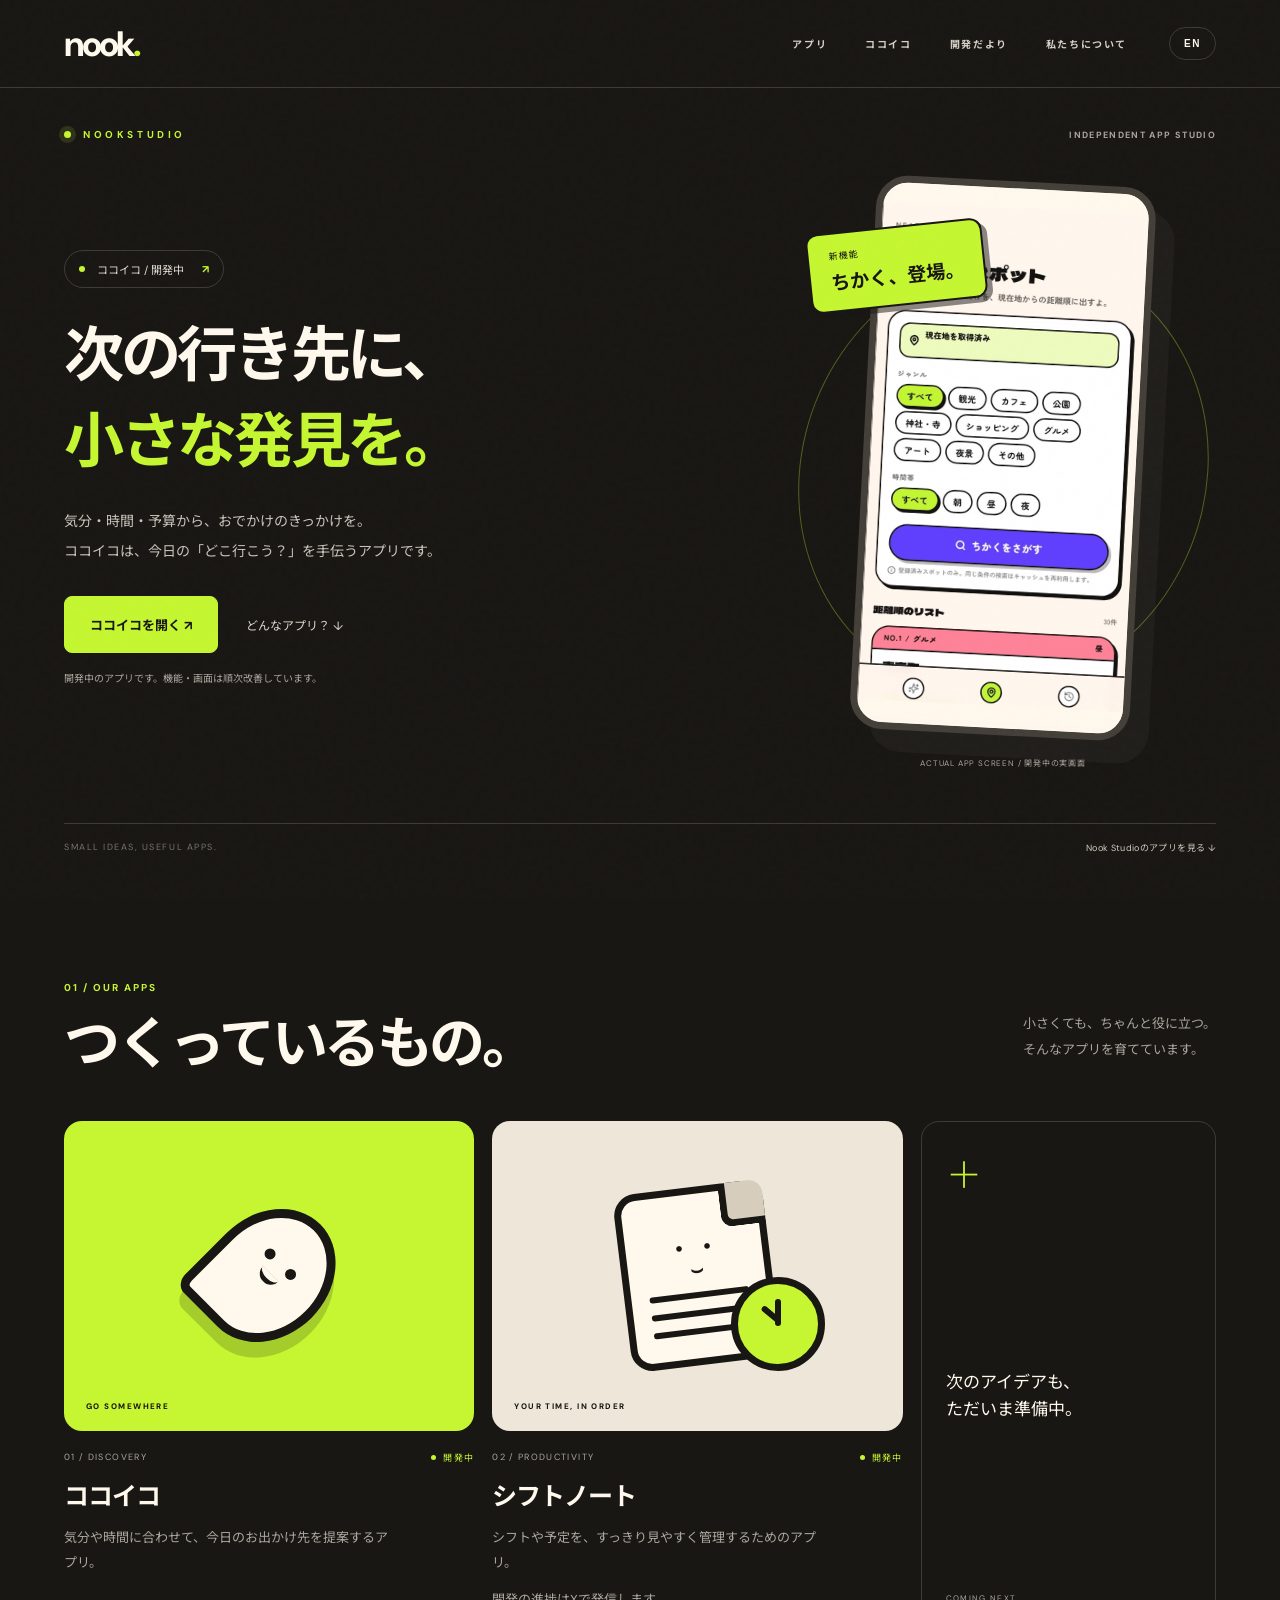
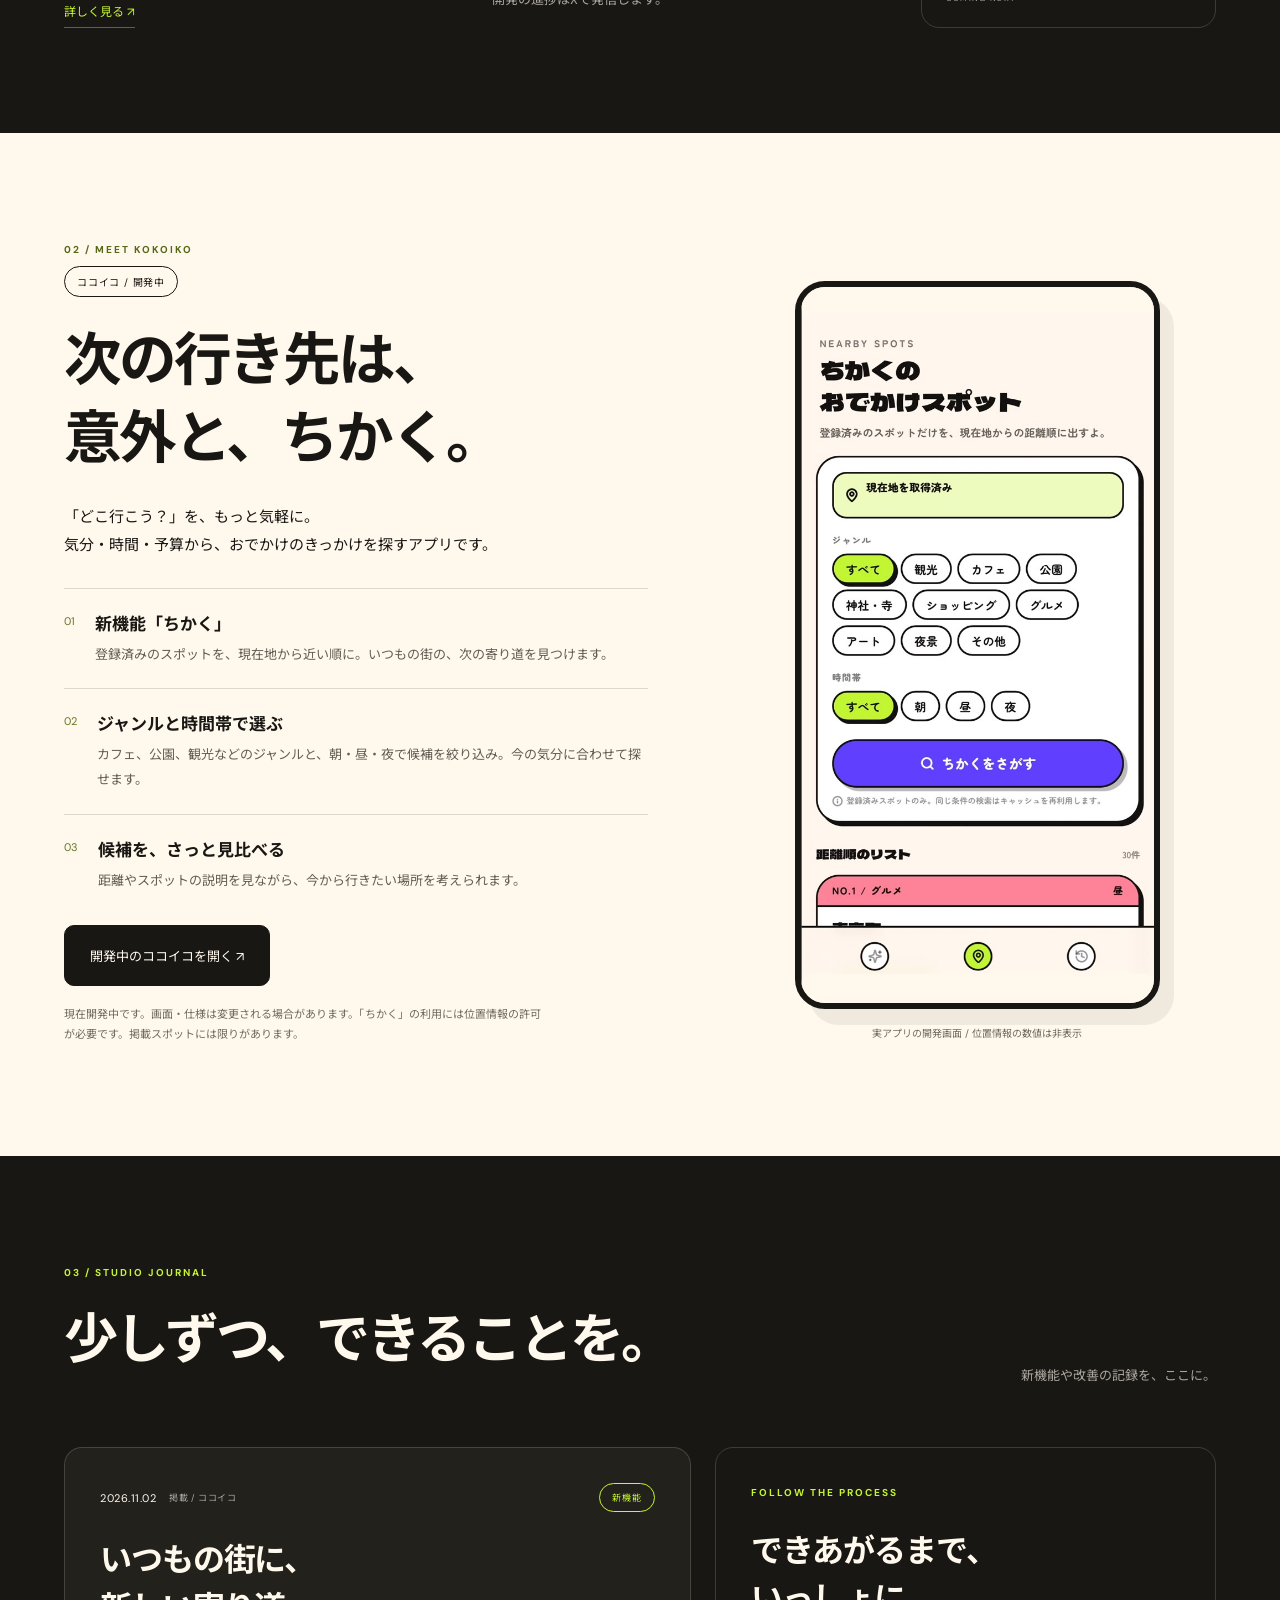
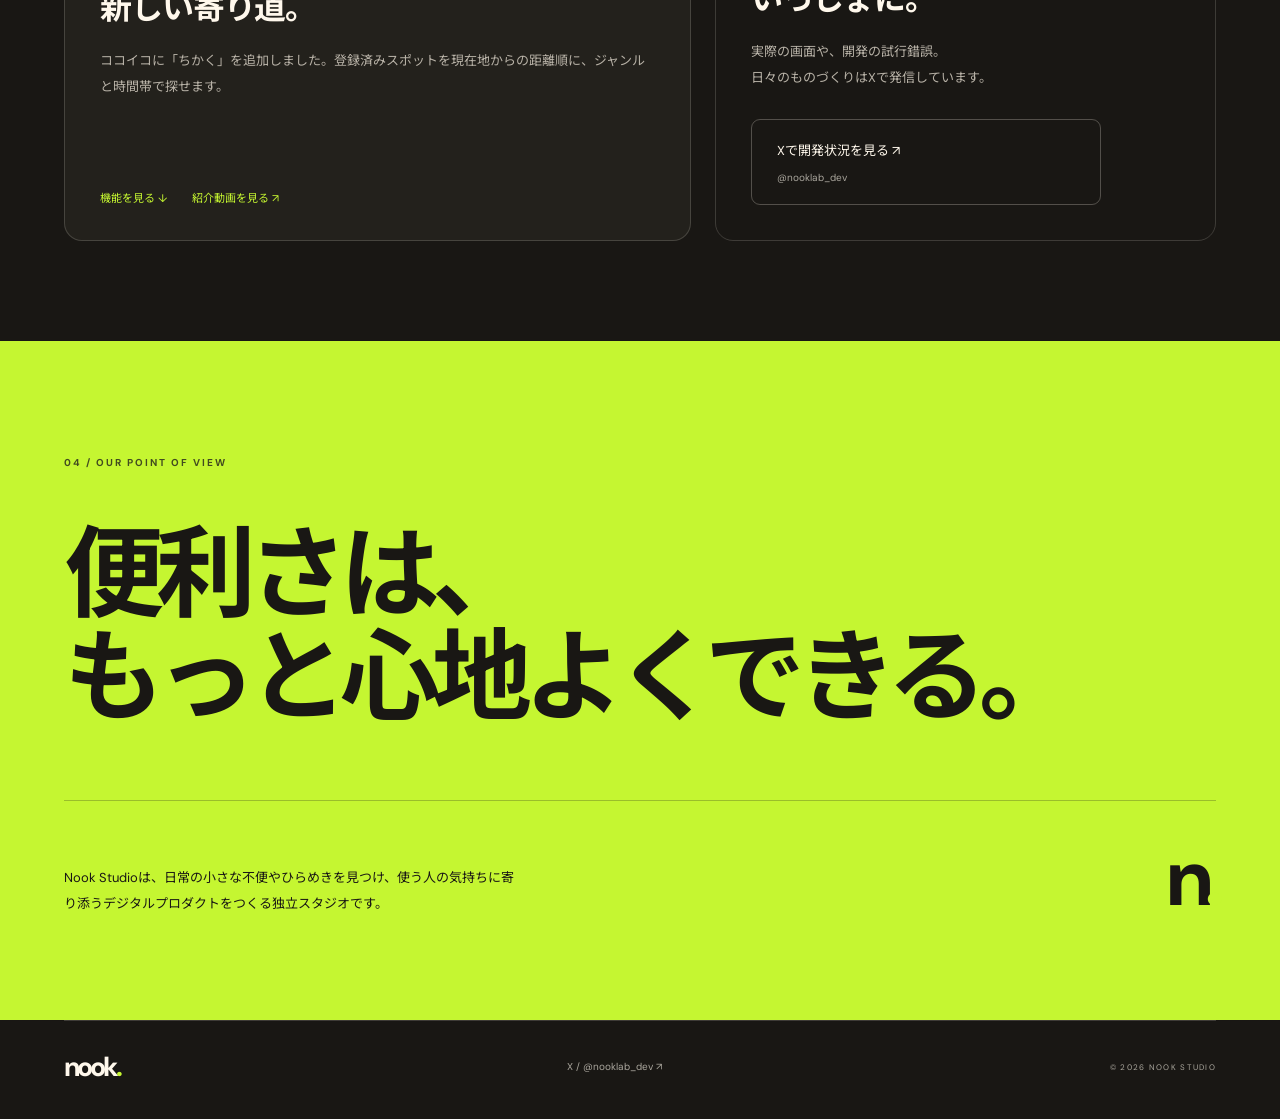
==== commit 32e2eb55: "Refresh homepage with real app screens and dated journal" ====
--- a/index.html
+++ b/index.html
@@ -27,6 +27,13 @@
 @media(max-width:700px){.product,.updates{padding:70px 0}.product-layout{grid-template-columns:1fr}.product-screen{max-width:370px;margin:20px auto 0}.updates-row{align-items:start;flex-direction:column}.news-item{align-items:start;flex-wrap:wrap;gap:10px 20px}.news-item p{width:100%;margin:5px 0}.news-item>a{margin-left:0}.product h2{font-size:38px}.manifesto h2{font-size:clamp(36px,8vw,70px)}}
 @media(prefers-reduced-motion:reduce){html{scroll-behavior:auto}*{transition:none!important}}
 
+
+/* Product-led studio homepage */
+.hero{min-height:0;padding:40px 0 22px;display:block}.hero-kicker{font-size:10px;letter-spacing:.08em}.studio-tag{color:var(--muted);font-size:9px;margin-left:auto;letter-spacing:.15em}.hero-grid{display:grid;grid-template-columns:1.35fr .85fr;align-items:center;gap:50px;padding:40px 0 55px}.hero-copy{margin:0;max-width:none}.featured-pill{display:inline-flex;align-items:center;gap:12px;font-size:11px;border:1px solid var(--line);padding:10px 14px;border-radius:99px;color:#ded9cf}.featured-pill .dot{width:6px;height:6px;border-radius:50%;background:var(--lime)}.featured-pill b{color:var(--lime);margin-left:6px}.hero h1{font-size:clamp(36px,4.7vw,66px);font-weight:700;letter-spacing:-.055em;line-height:1.42;margin:25px 0 23px}.hero-description{max-width:510px;font-size:14px;line-height:2.1;margin:0;color:#c9c4ba}.hero-actions{display:flex;align-items:center;gap:28px;margin-top:30px}.lime-button{background:var(--lime);color:var(--ink);border-color:var(--lime);font-weight:700;padding:18px 25px;border-radius:8px}.quiet-link{font-size:12px;color:#ded9cf;padding:10px 0}.hero-note{font-size:10px;line-height:1.8;color:var(--muted);margin-top:17px}.hero-device{margin:0;position:relative;justify-self:center;width:280px;isolation:isolate}.phone-shell{border:7px solid #444039;border-radius:32px;overflow:hidden;background:var(--paper);transform:rotate(3deg);box-shadow:20px 22px 0 #fff8ec09;position:relative;z-index:1}.phone-shell img{display:block;width:100%;height:auto}.device-orbit{position:absolute;inset:12% -22%;border:1px solid #c5f63155;border-radius:50%;transform:rotate(24deg);z-index:-1}.feature-sticker{position:absolute;left:-55px;top:45px;background:var(--lime);color:var(--ink);padding:15px 20px;border:2px solid var(--ink);border-radius:12px;transform:rotate(-6deg);z-index:2;box-shadow:5px 5px 0 #19171480}.feature-sticker>span{font-size:9px;letter-spacing:.1em;display:block;margin-bottom:5px}.feature-sticker strong{font-size:19px;white-space:nowrap}.hero-device figcaption{color:var(--muted);font-size:8px;letter-spacing:.1em;margin:22px 0 0;text-align:center}.hero-bottom{align-items:center;gap:20px;font-size:9px}.hero-bottom a{color:#d1ccbf;letter-spacing:.04em}.apps{padding:95px 0 105px}.section-heading>p{font-size:13px}.app-card>p{font-size:13px;line-height:1.9}.app-meta{font-size:9px}.product-layout{grid-template-columns:1.1fr .9fr;gap:90px}.product-screen{width:100%;max-width:365px;justify-self:center}.product-screen img{border:6px solid var(--ink);border-radius:30px;box-shadow:14px 16px 0 #19171410}.product .lead{font-size:15px;line-height:1.9;margin-bottom:28px}.feature{padding:21px 0}.feature p{font-size:13px}.small-note{font-size:11px}.product-screen figcaption{font-size:10px}.updates .section-heading h2{font-size:clamp(32px,4.5vw,54px)}.journal-grid{display:grid;grid-template-columns:1.25fr 1fr;gap:24px}.journal-card,.follow-card{padding:35px;border:1px solid var(--line);border-radius:18px;display:flex;flex-direction:column;align-items:start}.journal-card{background:#23211c}.journal-meta{display:flex;flex-wrap:wrap;align-items:center;gap:13px;font-size:9px;letter-spacing:.06em;color:var(--muted);width:100%}.journal-meta time{color:var(--paper);font-size:11px}.journal-meta .pill{color:var(--lime);margin-left:auto;font-size:9px}.journal-card h3,.follow-card h3{font-size:32px;line-height:1.5;letter-spacing:-.035em;margin:24px 0 16px}.journal-card>p,.follow-card>p{font-size:13px;line-height:2;color:#b8b2a7;margin:0 0 28px}.journal-links{margin-top:auto;display:flex;gap:25px;flex-wrap:wrap;font-size:11px;color:var(--lime)}.follow-card{background:transparent}.follow-card>.eyebrow{margin:0;line-height:2}.follow-card .button{margin-top:auto;width:100%;border-color:#fff8ec40;flex-wrap:wrap;gap:12px;border-radius:9px}.follow-card .button small{font-size:10px}.manifesto-bottom p{font-size:13px;line-height:2}.footer{gap:20px}
+@media(max-width:950px){.hero-grid{gap:40px;grid-template-columns:1.2fr 1fr}.hero h1{font-size:44px}.hero-device{width:245px}.feature-sticker{left:-25px;top:50px;padding:12px 15px}.hero-description{font-size:13px}.hero-actions{gap:20px}.product-layout{gap:45px}.journal-card,.follow-card{padding:28px}.journal-card h3,.follow-card h3{font-size:28px}}
+@media(max-width:700px){.hero{padding-top:26px}.hero-kicker{font-size:9px}.studio-tag{display:none}.hero-grid{grid-template-columns:1fr;gap:36px;padding:36px 0 32px}.hero h1{font-size:clamp(35px,8.6vw,52px);margin:22px 0;line-height:1.4}.hero-description{font-size:14px;max-width:470px}.hero-description br{display:none}.hero-actions{gap:24px;margin-top:25px;flex-wrap:wrap}.hero-note{font-size:10px}.hero-device{width:250px;margin:12px auto 0}.feature-sticker{left:-28px;top:35px}.hero-bottom{font-size:8px;line-height:1.7}.hero-bottom>span{max-width:130px}.hero-bottom>a{max-width:160px;text-align:right}.apps{padding:65px 0}.section-heading{gap:10px;margin-bottom:30px}.section-heading>p{font-size:13px}.app-visual{height:250px}.app-grid{gap:35px 18px}.app-card h3{font-size:26px}.app-card>p{max-width:none}.next-card{min-height:140px;padding:22px}.next-card p{margin:10px 0}.product{padding:65px 0}.product h2{font-size:34px;margin:20px 0}.product-layout{grid-template-columns:1fr;gap:35px}.product .lead{font-size:14px;margin-bottom:22px}.feature p{font-size:13px}.feature h3{font-size:16px}.product .button{width:100%;justify-content:center;font-size:14px}.product-screen{max-width:340px;margin:10px auto 0}.small-note{font-size:11px}.updates{padding:65px 0}.journal-grid{grid-template-columns:1fr;gap:18px}.journal-card,.follow-card{padding:25px}.journal-card h3,.follow-card h3{font-size:29px}.journal-meta{gap:10px}.journal-meta .pill{margin-left:0}.journal-links{font-size:12px;gap:25px}.follow-card .button{max-width:none}.manifesto{padding:65px 0}.manifesto h2{font-size:clamp(32px,8.8vw,60px);letter-spacing:-.055em;line-height:1.3;margin:30px 0}.manifesto-bottom p{font-size:12px;max-width:78%}.footer .wordmark{width:auto}.footer{flex-wrap:wrap;gap:20px}.footer>span{font-size:8px}}
+@media(max-width:360px){.hero-actions{gap:15px}.hero h1{font-size:32px}.hero-device{width:235px}.quiet-link{font-size:11px}.lime-button{padding:16px 20px}.hero-bottom{font-size:7px}.journal-card,.follow-card{padding:22px}}
+
 </style>
 </head>
 <body>
@@ -44,22 +51,25 @@
   </header>
 
   <main id="home">
-    <section class="hero section-wrap">
-      <div class="hero-kicker"><span class="pulse"></span><span data-ja="DIGITAL PRODUCT STUDIO" data-en="DIGITAL PRODUCT STUDIO">DIGITAL PRODUCT STUDIO</span></div>
-      <div class="hero-copy">
-        <p class="eyebrow" data-ja="毎日に、小さな発見を。" data-en="A little better, every day.">毎日に、小さな発見を。</p>
-        <h1 data-ja="Small ideas,<br><em>useful apps.</em>" data-en="Small ideas,<br><em>useful apps.</em>">Small ideas,<br><em>useful apps.</em></h1>
-        <p class="hero-description" data-ja="日常のちょっとした「あったらいいな」を、シンプルで心地よいアプリに。" data-en="We turn everyday 'wouldn't it be nice' moments into simple, thoughtful apps.">日常のちょっとした「あったらいいな」を、シンプルで心地よいアプリに。</p>
-        <a class="text-link" href="#apps"><span data-ja="アプリを見る" data-en="EXPLORE OUR APPS">アプリを見る</span><b>↘</b></a>
+
+    <section class="hero section-wrap" aria-labelledby="heroTitle">
+      <div class="hero-kicker"><span class="pulse"></span>N O O K  S T U D I O <span class="studio-tag">INDEPENDENT APP STUDIO</span></div>
+      <div class="hero-grid">
+        <div class="hero-copy">
+          <a href="#kokoiko" class="featured-pill"><span class="dot"></span><span data-ja="ココイコ / 開発中" data-en="KOKOIKO / IN DEVELOPMENT">ココイコ / 開発中</span><b>↗</b></a>
+          <h1 id="heroTitle" data-ja="次の行き先に、<br><em>小さな発見を。</em>" data-en="A little discovery.<br><em>A new place to go.</em>">次の行き先に、<br><em>小さな発見を。</em></h1>
+          <p class="hero-description" data-ja="気分・時間・予算から、おでかけのきっかけを。<br>ココイコは、今日の「どこ行こう？」を手伝うアプリです。" data-en="Find inspiration for your next outing, based on your mood, time and budget. Meet Kokoiko, an app for your everyday “where shall we go?” moments.">気分・時間・予算から、おでかけのきっかけを。<br>ココイコは、今日の「どこ行こう？」を手伝うアプリです。</p>
+          <div class="hero-actions"><a class="button lime-button" href="https://koko-iko-go.base44.app/" target="_blank" rel="noopener noreferrer" data-ja="ココイコを開く ↗" data-en="OPEN KOKOIKO ↗">ココイコを開く ↗</a><a class="quiet-link" href="#kokoiko" data-ja="どんなアプリ？ ↓" data-en="EXPLORE THE APP ↓">どんなアプリ？ ↓</a></div>
+          <p class="hero-note" data-ja="開発中のアプリです。機能・画面は順次改善しています。" data-en="Currently in development. Features and screens are evolving.">開発中のアプリです。機能・画面は順次改善しています。</p>
+        </div>
+        <figure class="hero-device">
+          <span class="device-orbit" aria-hidden="true"></span>
+          <span class="feature-sticker"><span data-ja="新機能" data-en="NEW FEATURE">新機能</span><strong data-ja="ちかく、登場。" data-en="Meet Nearby.">ちかく、登場。</strong></span>
+          <div class="phone-shell"><img src="[data-uri]" width="638" height="1294" fetchpriority="high" alt="ココイコの実画面。現在地の近くをジャンルと時間帯から探せます。位置座標は非表示。"></div>
+          <figcaption data-ja="ACTUAL APP SCREEN / 開発中の実画面" data-en="ACTUAL APP SCREEN / IN DEVELOPMENT">ACTUAL APP SCREEN / 開発中の実画面</figcaption>
+        </figure>
       </div>
-      <div class="hero-art" aria-hidden="true">
-        <div class="orbit orbit-one"></div><div class="orbit orbit-two"></div>
-        <div class="art-card card-back"><span class="tiny-dot"></span><span class="line line-one"></span><span class="line line-two"></span></div>
-        <div class="art-card card-front"><div class="pin"><i></i></div><span class="art-caption">FIND YOUR<br>GOOD DAY</span></div>
-        <div class="lime-orb"></div><div class="cream-orb"></div>
-        <span class="vertical-note">IDEA / DESIGN / DEVELOP</span>
-      </div>
-      <div class="hero-bottom"><span>INDEPENDENTLY MADE</span><span>01 — 2026</span></div>
+      <div class="hero-bottom"><span>SMALL IDEAS, USEFUL APPS.</span><a href="#apps" data-ja="Nook Studioのアプリを見る ↓" data-en="MORE FROM NOOK STUDIO ↓">Nook Studioのアプリを見る ↓</a></div>
     </section>
 
     <section class="apps section-wrap" id="apps">
@@ -101,14 +111,17 @@
             <a class="button primary" href="https://koko-iko-go.base44.app/" target="_blank" rel="noopener noreferrer" data-ja="開発中のココイコを開く ↗" data-en="OPEN KOKOIKO ↗">開発中のココイコを開く ↗</a>
             <p class="small-note" data-ja="現在開発中です。画面・仕様は変更される場合があります。「ちかく」の利用には位置情報の許可が必要です。掲載スポットには限りがあります。" data-en="Currently in development. Screens and features may change. Nearby requires location permission and covers registered spots only.">現在開発中です。画面・仕様は変更される場合があります。「ちかく」の利用には位置情報の許可が必要です。掲載スポットには限りがあります。</p>
           </div>
-          <figure class="product-screen"><img src="[data-uri]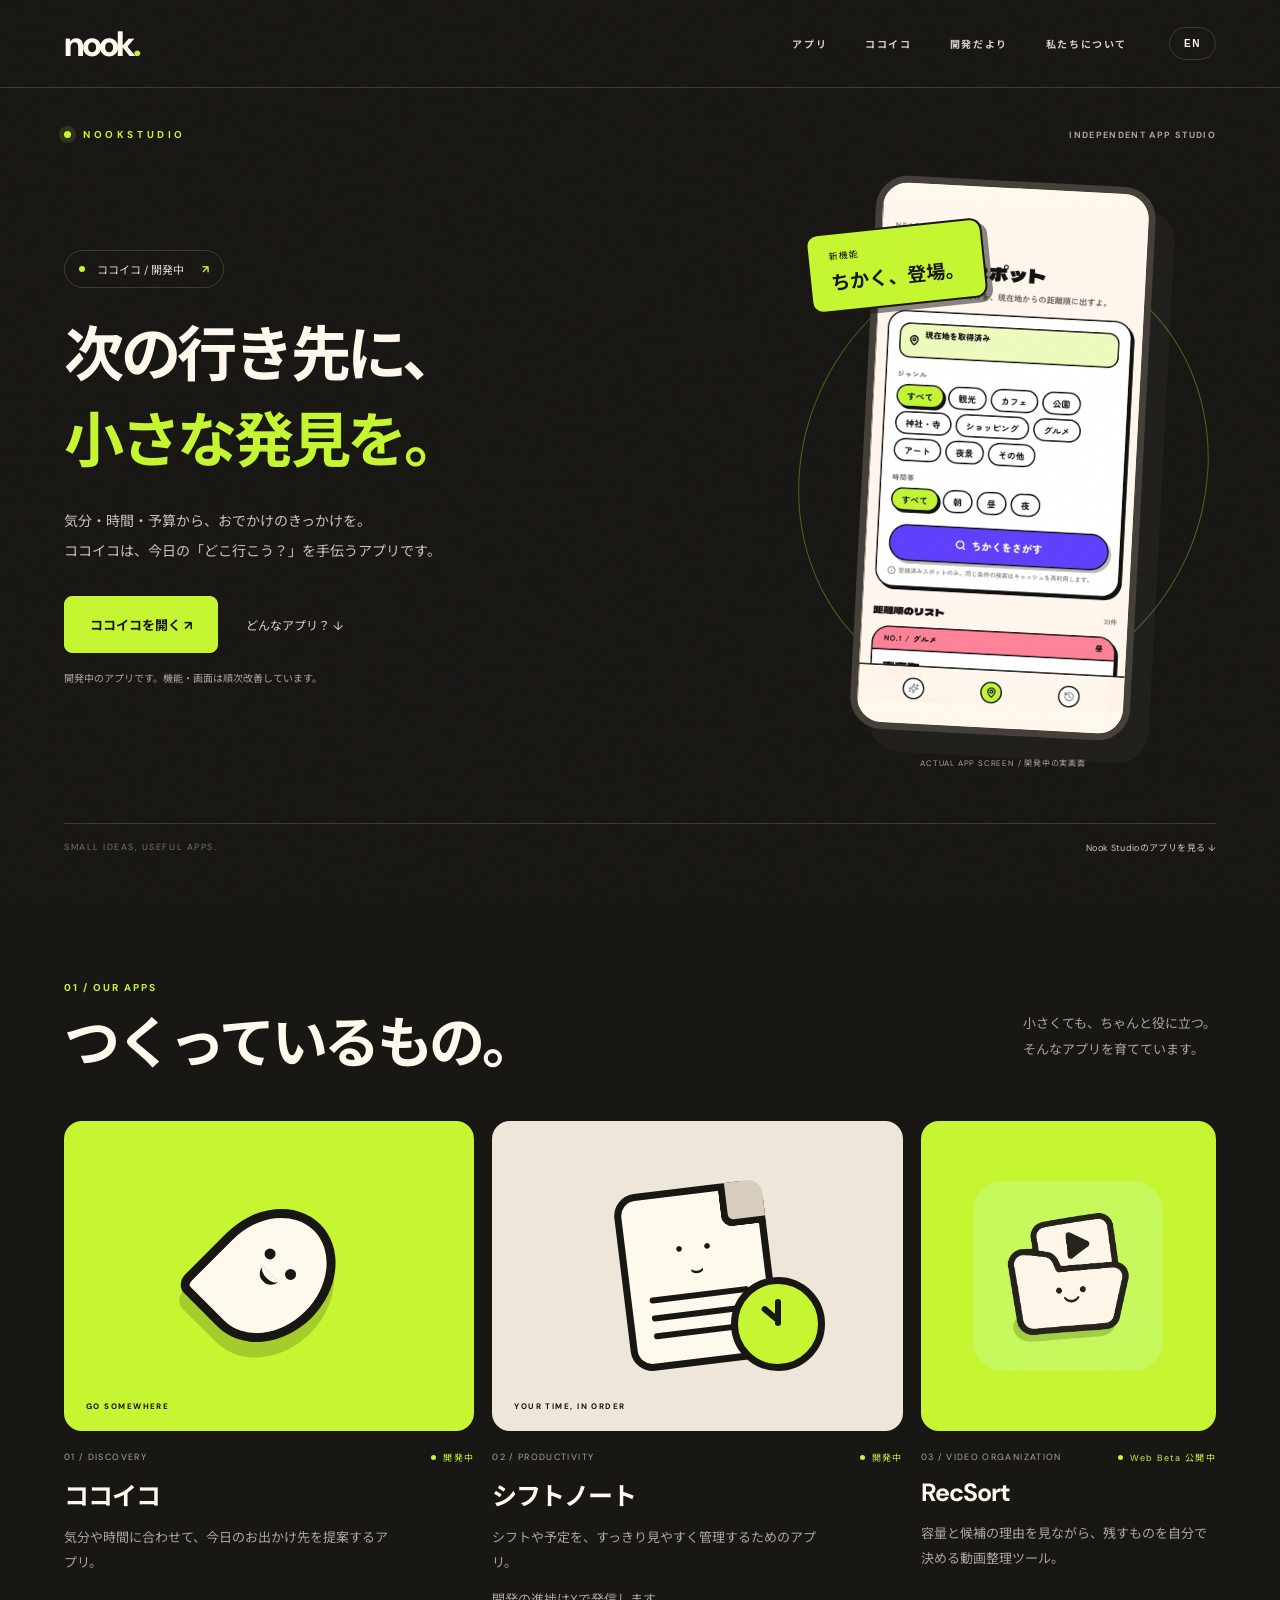
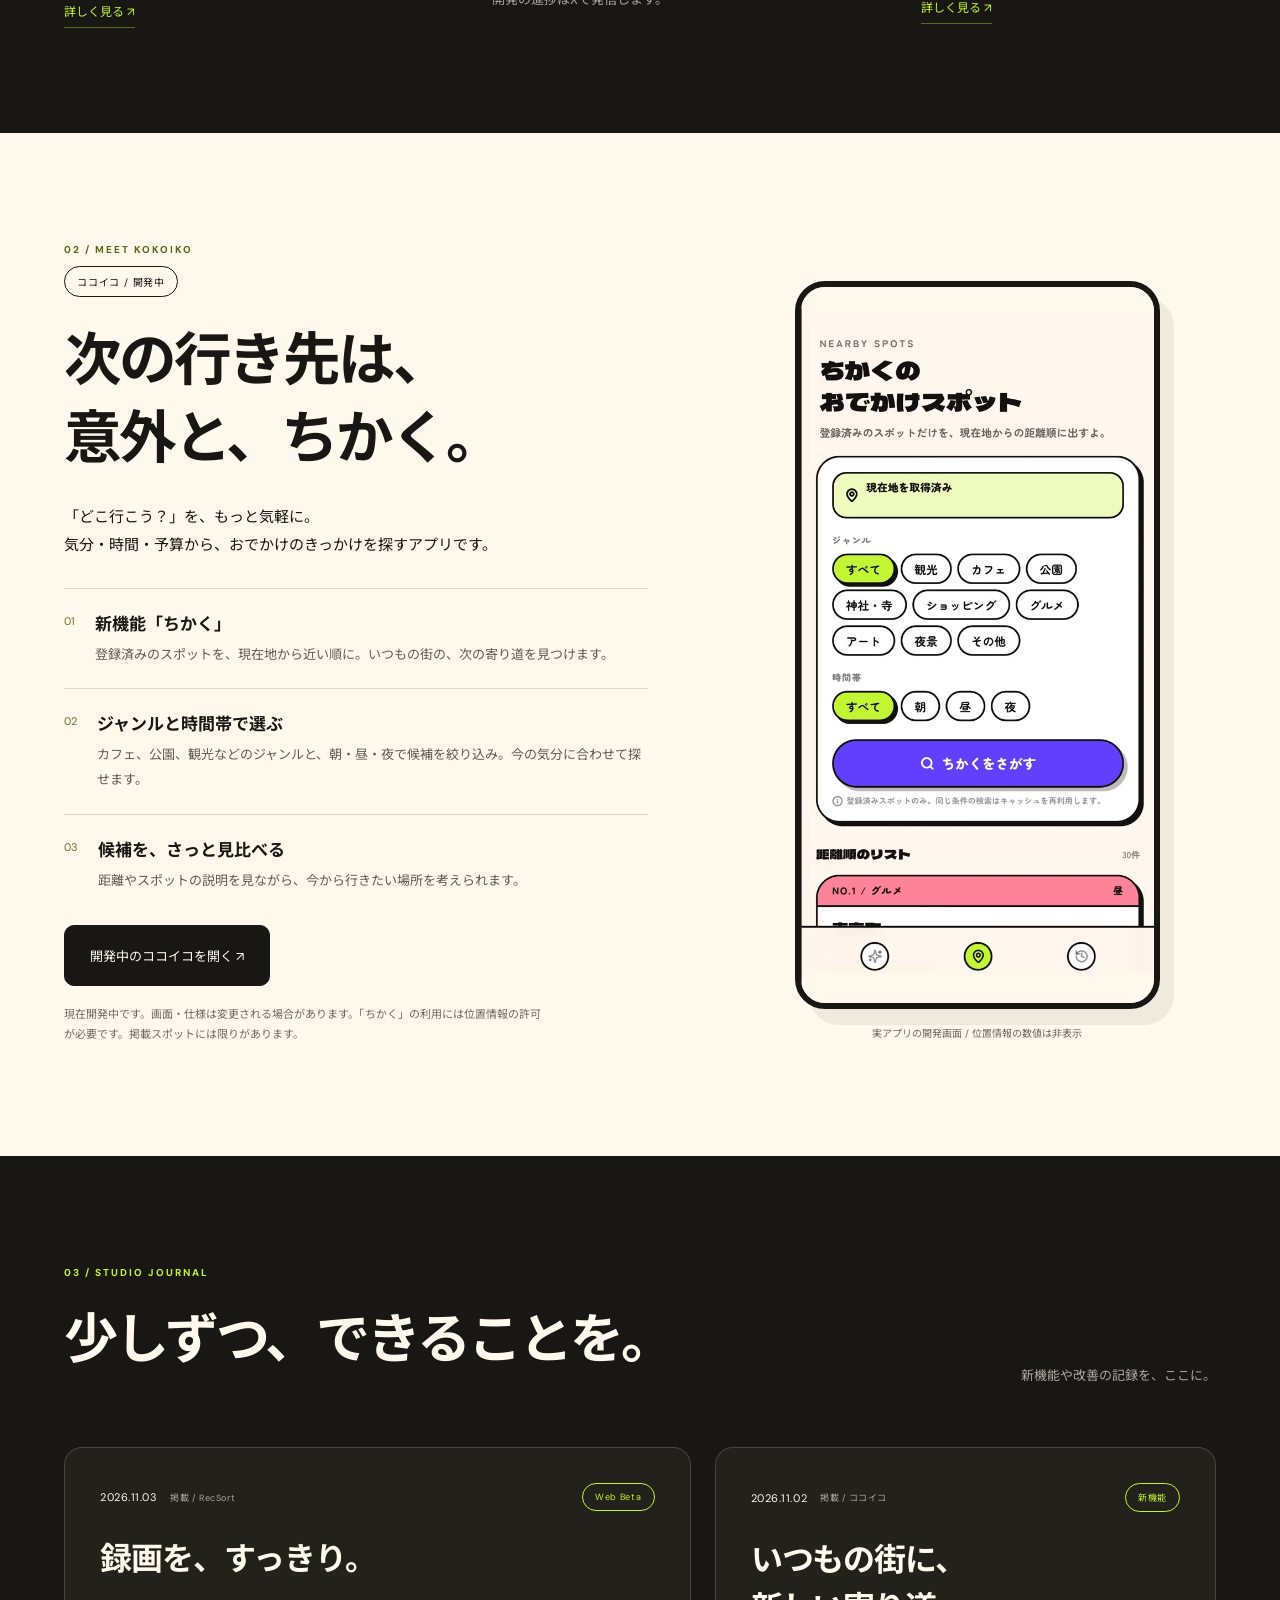
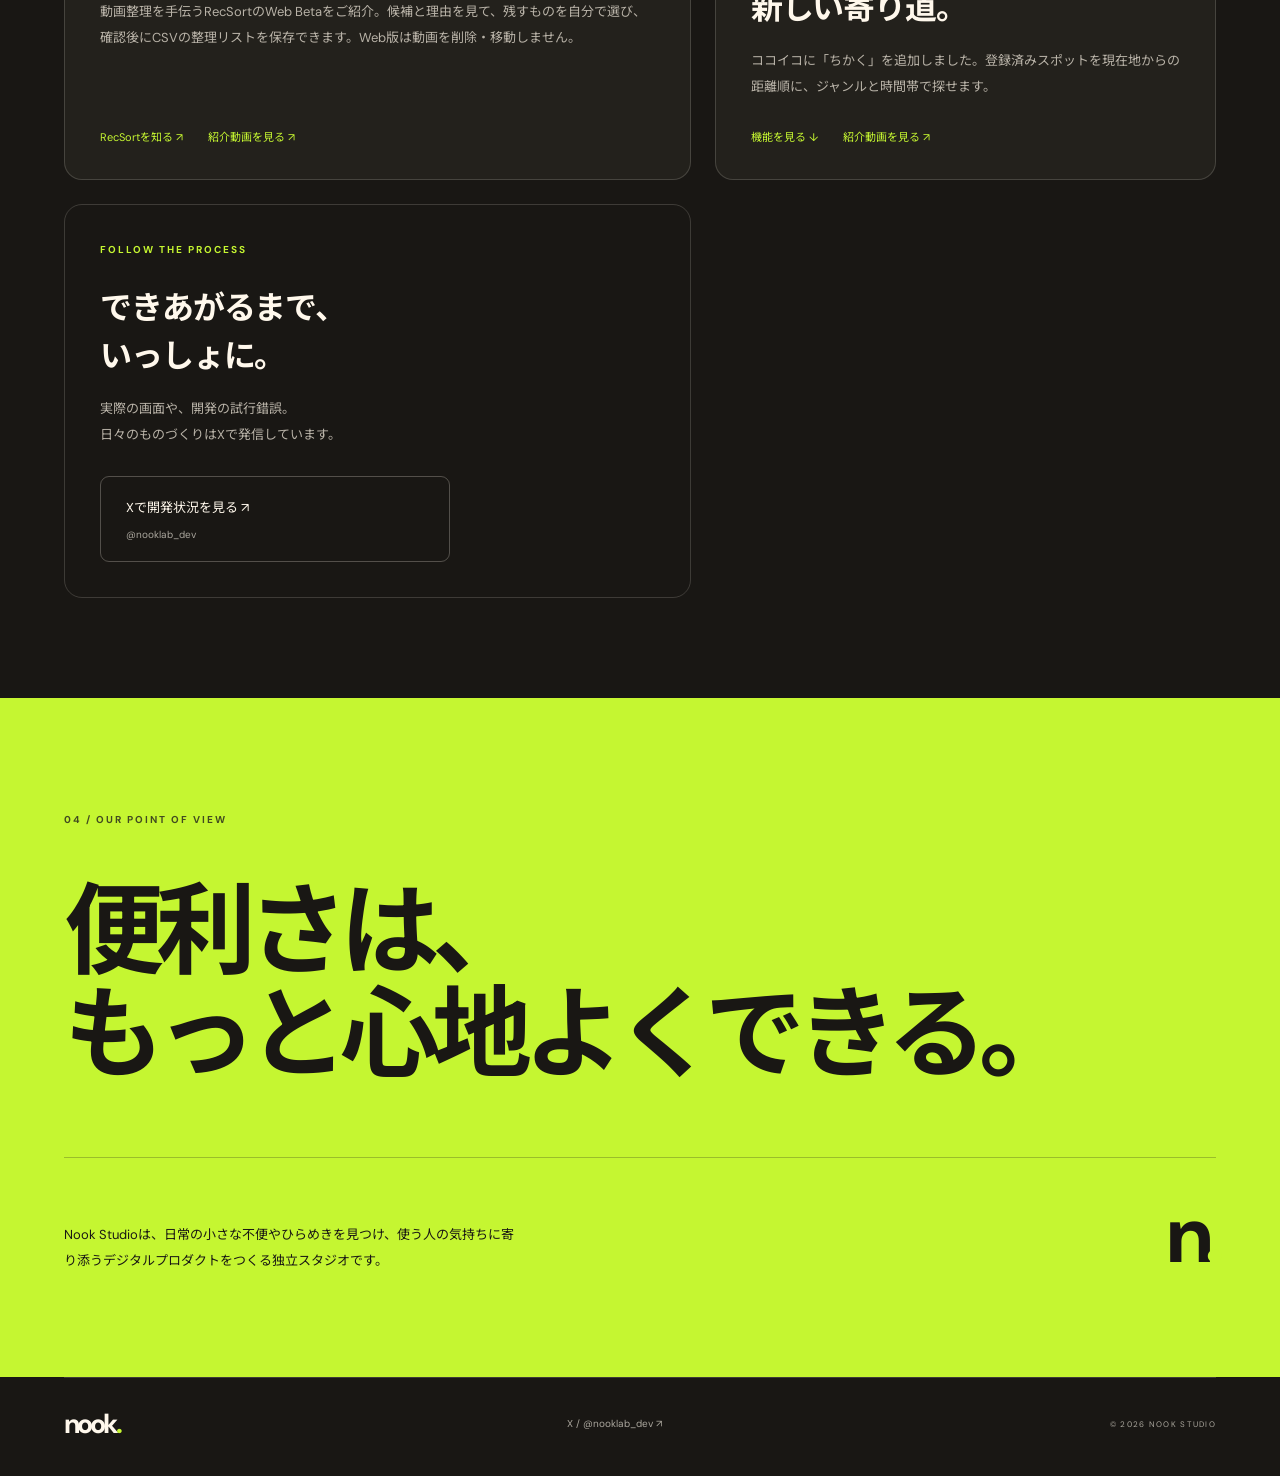
==== commit 415e8e76: "Introduce RecSort with product page and video guide Add approved RecSort Web Beta introduction, actu" ====
--- a/index.html
+++ b/index.html
@@ -4,7 +4,7 @@
   <meta charset="utf-8">
   <meta name="viewport" content="width=device-width, initial-scale=1">
   <meta name="theme-color" content="#191714">
-  <meta name="description" content="Nook Studioは、日常の小さなアイデアをアプリにする独立スタジオ。おでかけ先を探す「ココイコ」と、シフト管理の「シフトノート」を開発しています。">
+  <meta name="description" content="Nook Studioは、日常の小さなアイデアをアプリにする独立スタジオ。「ココイコ」「シフトノート」と、動画整理ツール「RecSort」を紹介しています。">
   <meta property="og:title" content="Nook Studio — Small ideas, useful apps.">
   <meta property="og:description" content="次の行き先は、意外と、ちかく。開発中のアプリと、日々のものづくりを紹介します。">
   <meta property="og:type" content="website">
@@ -34,6 +34,8 @@
 @media(max-width:700px){.hero{padding-top:26px}.hero-kicker{font-size:9px}.studio-tag{display:none}.hero-grid{grid-template-columns:1fr;gap:36px;padding:36px 0 32px}.hero h1{font-size:clamp(35px,8.6vw,52px);margin:22px 0;line-height:1.4}.hero-description{font-size:14px;max-width:470px}.hero-description br{display:none}.hero-actions{gap:24px;margin-top:25px;flex-wrap:wrap}.hero-note{font-size:10px}.hero-device{width:250px;margin:12px auto 0}.feature-sticker{left:-28px;top:35px}.hero-bottom{font-size:8px;line-height:1.7}.hero-bottom>span{max-width:130px}.hero-bottom>a{max-width:160px;text-align:right}.apps{padding:65px 0}.section-heading{gap:10px;margin-bottom:30px}.section-heading>p{font-size:13px}.app-visual{height:250px}.app-grid{gap:35px 18px}.app-card h3{font-size:26px}.app-card>p{max-width:none}.next-card{min-height:140px;padding:22px}.next-card p{margin:10px 0}.product{padding:65px 0}.product h2{font-size:34px;margin:20px 0}.product-layout{grid-template-columns:1fr;gap:35px}.product .lead{font-size:14px;margin-bottom:22px}.feature p{font-size:13px}.feature h3{font-size:16px}.product .button{width:100%;justify-content:center;font-size:14px}.product-screen{max-width:340px;margin:10px auto 0}.small-note{font-size:11px}.updates{padding:65px 0}.journal-grid{grid-template-columns:1fr;gap:18px}.journal-card,.follow-card{padding:25px}.journal-card h3,.follow-card h3{font-size:29px}.journal-meta{gap:10px}.journal-meta .pill{margin-left:0}.journal-links{font-size:12px;gap:25px}.follow-card .button{max-width:none}.manifesto{padding:65px 0}.manifesto h2{font-size:clamp(32px,8.8vw,60px);letter-spacing:-.055em;line-height:1.3;margin:30px 0}.manifesto-bottom p{font-size:12px;max-width:78%}.footer .wordmark{width:auto}.footer{flex-wrap:wrap;gap:20px}.footer>span{font-size:8px}}
 @media(max-width:360px){.hero-actions{gap:15px}.hero h1{font-size:32px}.hero-device{width:235px}.quiet-link{font-size:11px}.lime-button{padding:16px 20px}.hero-bottom{font-size:7px}.journal-card,.follow-card{padding:22px}}
 
+
+.app-notice{width:min(500px,calc(100% - 32px));max-height:calc(100dvh - 40px);overflow:auto;border:1px solid #19171420;border-radius:22px;padding:30px;background:var(--paper);color:var(--ink);box-shadow:0 24px 80px #0005}.app-notice::backdrop{background:#191714ba;backdrop-filter:blur(5px)}.app-notice .eyebrow{color:#65751f}.app-notice h2{font-size:25px;line-height:1.5;letter-spacing:-.04em;margin:15px 0 24px}.notice-block{border-top:1px solid #19171425;padding:18px 0}.notice-block h3{font-size:16px;margin:0 0 8px}.notice-block p{font-size:14px;line-height:1.9;margin:0;color:#625d53}.notice-actions{display:flex;gap:12px;flex-wrap:wrap;margin-top:20px}.notice-actions .button{justify-content:center;flex:1;min-width:130px;font-size:13px;padding:16px}.notice-close{background:transparent;border:1px solid #19171440;color:var(--ink);cursor:pointer}.app-notice .primary{margin:0}.app-notice :focus-visible{outline-color:#65751f}
 </style>
 </head>
 <body>
@@ -92,7 +94,7 @@
           <p data-ja="シフトや予定を、すっきり見やすく管理するためのアプリ。" data-en="A simple, clear way to keep shifts and schedules in order.">シフトや予定を、すっきり見やすく管理するためのアプリ。</p>
           <p class="project-note" data-ja="開発の進捗はXで発信します。" data-en="Follow our progress on X.">開発の進捗はXで発信します。</p>
         </article>
-        <div class="next-card"><span class="plus">＋</span><p data-ja="次のアイデアも、<br>ただいま準備中。" data-en="The next idea<br>is taking shape.">次のアイデアも、<br>ただいま準備中。</p><small>COMING NEXT</small></div>
+        <article class="app-card app-recsort"><div class="app-visual" style="background:#C5F631;display:grid;place-items:center"><img src="recsort-icon.png" alt="RecSortのアイコン" width="190" height="190" style="border-radius:30px" loading="lazy"></div><div class="app-meta"><span>03 / VIDEO ORGANIZATION</span><span class="status"><i></i><span data-ja="Web Beta 公開中" data-en="WEB BETA AVAILABLE">Web Beta 公開中</span></span></div><h3>RecSort</h3><p data-ja="容量と候補の理由を見ながら、残すものを自分で決める動画整理ツール。" data-en="Review file sizes and candidate reasons, then decide which videos to keep.">容量と候補の理由を見ながら、残すものを自分で決める動画整理ツール。</p><a class="card-link" href="recsort.html" data-ja="詳しく見る ↗" data-en="EXPLORE ↗">詳しく見る ↗</a></article>
       </div>
     </section>
 
@@ -118,7 +120,7 @@
 
     <section class="updates section-wrap" id="updates">
       <div class="section-heading"><div><p class="eyebrow">03 / STUDIO JOURNAL</p><h2 data-ja="少しずつ、できることを。" data-en="Little by little,<br>more possibilities.">少しずつ、できることを。</h2></div><p data-ja="新機能や改善の記録を、ここに。" data-en="New features and improvements, collected here.">新機能や改善の記録を、ここに。</p></div>
-      <div class="journal-grid">
+      <div class="journal-grid"><article class="journal-card"><div class="journal-meta"><time datetime="2026-11-03">2026.11.03</time><span data-ja="掲載 / RecSort" data-en="POSTED / RECSORT">掲載 / RecSort</span><span class="pill">Web Beta</span></div><h3 data-ja="録画を、すっきり。" data-en="A clearer view of your videos.">録画を、すっきり。</h3><p data-ja="動画整理を手伝うRecSortのWeb Betaをご紹介。候補と理由を見て、残すものを自分で選び、確認後にCSVの整理リストを保存できます。Web版は動画を削除・移動しません。" data-en="Meet RecSort Web Beta. Review candidates and reasons, decide what to keep, then save a CSV review list. The web app does not delete or move videos.">動画整理を手伝うRecSortのWeb Betaをご紹介。候補と理由を見て、残すものを自分で選び、確認後にCSVの整理リストを保存できます。Web版は動画を削除・移動しません。</p><div class="journal-links"><a href="recsort.html" data-ja="RecSortを知る ↗" data-en="MEET RECSORT ↗">RecSortを知る ↗</a><a href="https://youtu.be/_N7njecweJQ" target="_blank" rel="noopener noreferrer" data-ja="紹介動画を見る ↗" data-en="WATCH THE GUIDE ↗">紹介動画を見る ↗</a></div></article>
         <article class="journal-card"><div class="journal-meta"><time datetime="2026-11-02">2026.11.02</time><span data-ja="掲載 / ココイコ" data-en="POSTED / KOKOIKO">掲載 / ココイコ</span><span class="pill" data-ja="新機能" data-en="NEW FEATURE">新機能</span></div><h3 data-ja="いつもの街に、<br>新しい寄り道。" data-en="A new stop<br>in a familiar town.">いつもの街に、<br>新しい寄り道。</h3><p data-ja="ココイコに「ちかく」を追加しました。登録済みスポットを現在地からの距離順に、ジャンルと時間帯で探せます。" data-en="Meet Nearby in Kokoiko. Explore registered spots by distance, category and time of day.">ココイコに「ちかく」を追加しました。登録済みスポットを現在地からの距離順に、ジャンルと時間帯で探せます。</p><div class="journal-links"><a href="#kokoiko" data-ja="機能を見る ↓" data-en="EXPLORE ↓">機能を見る ↓</a><a href="https://x.com/nooklab_dev/status/2117126737460859371" target="_blank" rel="noopener noreferrer" data-ja="紹介動画を見る ↗" data-en="WATCH ON X ↗">紹介動画を見る ↗</a></div></article>
         <aside class="follow-card"><span class="eyebrow">FOLLOW THE PROCESS</span><h3 data-ja="できあがるまで、<br>いっしょに。" data-en="Follow along<br>as we build.">できあがるまで、<br>いっしょに。</h3><p data-ja="実際の画面や、開発の試行錯誤。<br>日々のものづくりはXで発信しています。" data-en="Real screens and the process behind them. Follow our everyday progress on X.">実際の画面や、開発の試行錯誤。<br>日々のものづくりはXで発信しています。</p><a class="button" href="https://x.com/nooklab_dev" target="_blank" rel="noopener noreferrer"><span data-ja="Xで開発状況を見る ↗" data-en="FOLLOW ON X ↗">Xで開発状況を見る ↗</span><small>@nooklab_dev</small></a></aside>
       </div>
@@ -135,8 +137,17 @@
   </main>
 
   <footer class="footer section-wrap"><a class="wordmark" href="#home">nook<span>.</span></a><a href="https://x.com/nooklab_dev" target="_blank" rel="noopener noreferrer">X / @nooklab_dev ↗</a><span>© 2026 NOOK STUDIO</span></footer>
+  <dialog class="app-notice" id="appNotice" aria-labelledby="noticeTitle" aria-describedby="noticeMaintenance noticeArea">
+    <p class="eyebrow">BEFORE YOU GO</p>
+    <h2 id="noticeTitle" data-ja="ココイコをご利用の前に" data-en="Before you open Kokoiko">ココイコをご利用の前に</h2>
+    <div class="notice-block"><h3 data-ja="「さがす」はメンテナンス中です" data-en="Search is under maintenance">「さがす」はメンテナンス中です</h3><p id="noticeMaintenance" data-ja="現在、「さがす」機能はご利用いただけません。" data-en="The Search feature is currently unavailable.">現在、「さがす」機能はご利用いただけません。</p></div>
+    <div class="notice-block"><h3 data-ja="「ちかく」はご利用いただけます" data-en="Nearby is available">「ちかく」はご利用いただけます</h3><p id="noticeArea" data-ja="神戸・大阪・京都の登録スポットを検索できます。現在地の取得を許可してご利用ください。" data-en="Find registered spots in Kobe, Osaka and Kyoto. Please allow location access to use Nearby.">神戸・大阪・京都の登録スポットを検索できます。現在地の取得を許可してご利用ください。</p></div>
+    <div class="notice-actions"><button type="button" class="button notice-close" id="noticeClose" data-ja="サイトに戻る" data-en="GO BACK">サイトに戻る</button><a class="button primary" id="noticeContinue" href="https://koko-iko-go.base44.app/" target="_blank" rel="noopener noreferrer" data-ja="確認してアプリを開く ↗" data-en="CONTINUE TO APP ↗">確認してアプリを開く ↗</a></div>
+  </dialog>
   <script>
 const toggle=document.getElementById("langToggle");let lang="ja";toggle.addEventListener("click",()=>{lang=lang==="ja"?"en":"ja";document.documentElement.lang=lang;document.querySelectorAll("[data-ja][data-en]").forEach(el=>{el.innerHTML=el.dataset[lang]});toggle.textContent=lang==="ja"?"EN":"JP"});const menu=document.getElementById("menuToggle");const nav=document.querySelector(".nav");menu.addEventListener("click",()=>{const open=nav.classList.toggle("open");menu.setAttribute("aria-expanded",String(open))});nav.querySelectorAll("a").forEach(a=>a.addEventListener("click",()=>{nav.classList.remove("open");menu.setAttribute("aria-expanded","false")}));
+
+const appNotice=document.getElementById("appNotice");const noticeContinue=document.getElementById("noticeContinue");document.querySelectorAll('a[href="https://koko-iko-go.base44.app/"]').forEach(link=>{if(link===noticeContinue)return;link.setAttribute("aria-haspopup","dialog");link.addEventListener("click",event=>{event.preventDefault();appNotice.showModal()})});document.getElementById("noticeClose").addEventListener("click",()=>appNotice.close());noticeContinue.addEventListener("click",()=>appNotice.close());
 </script>
 </body>
 </html>
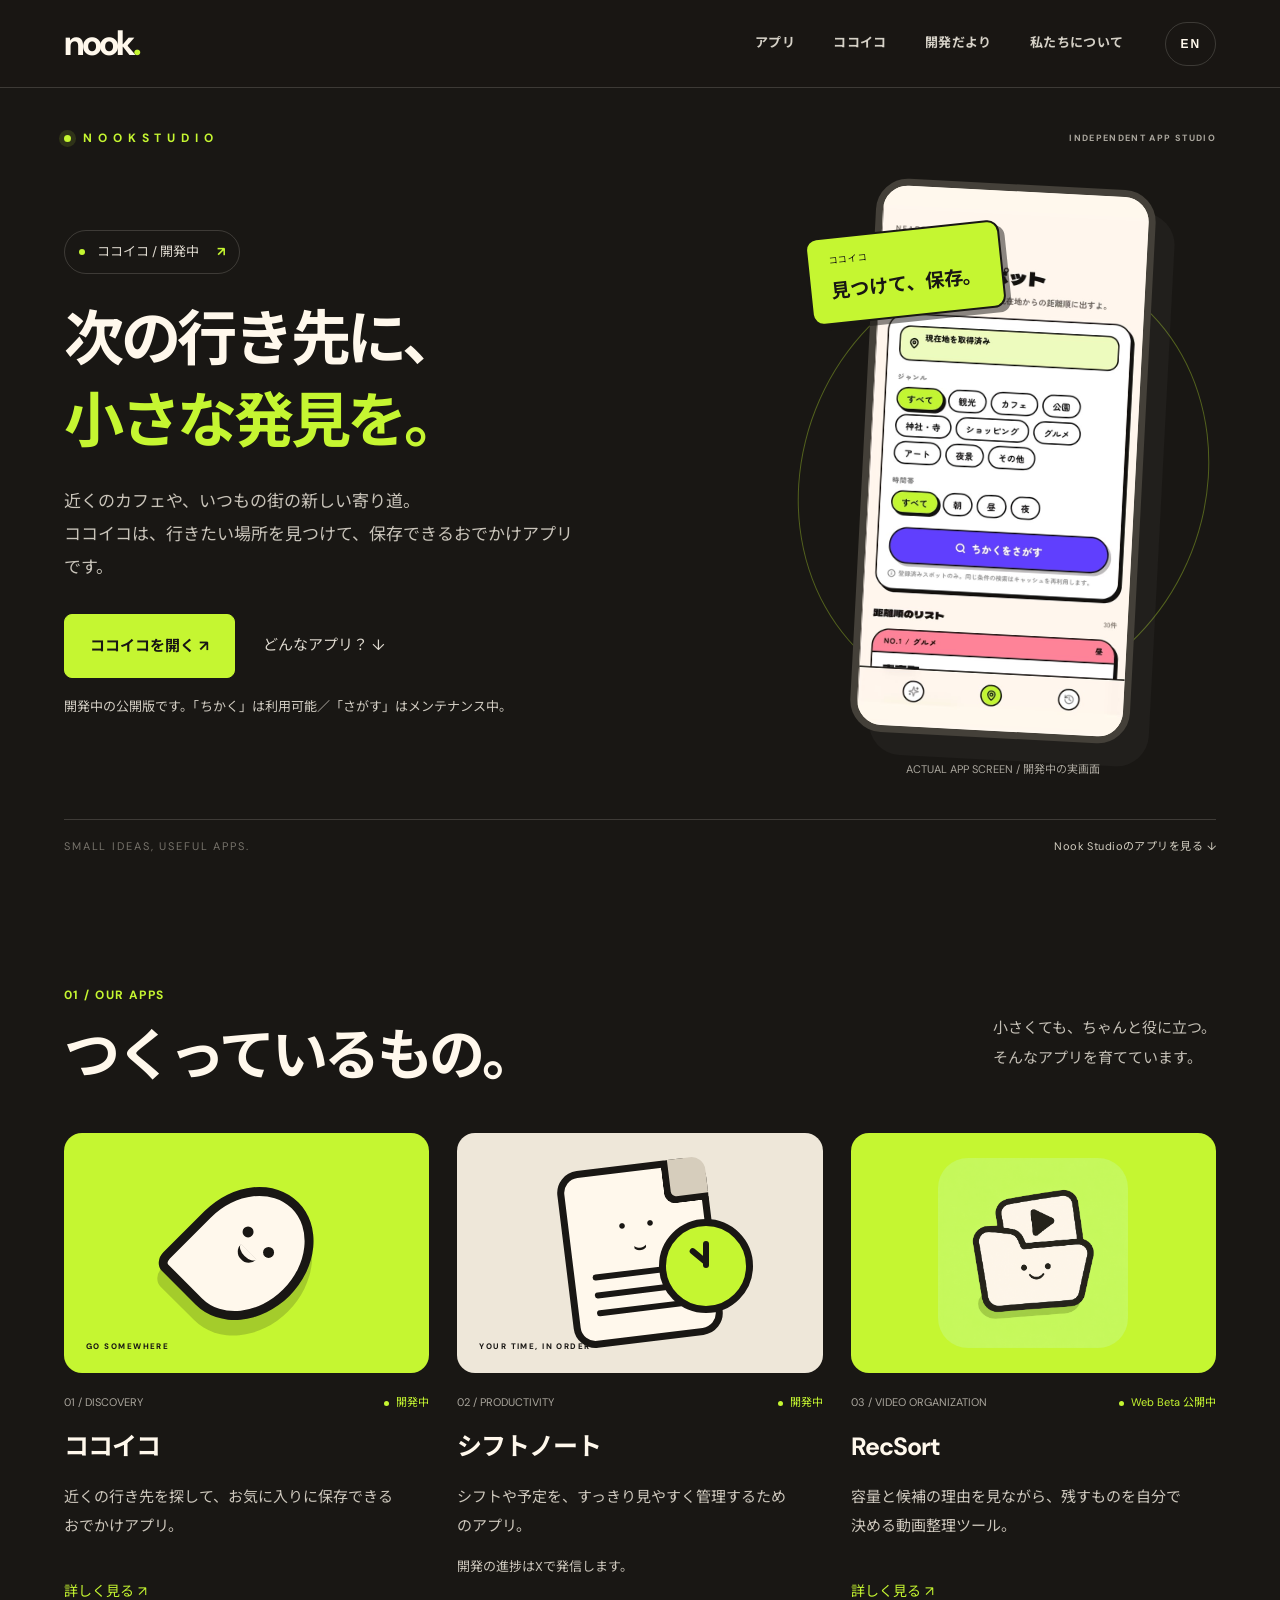
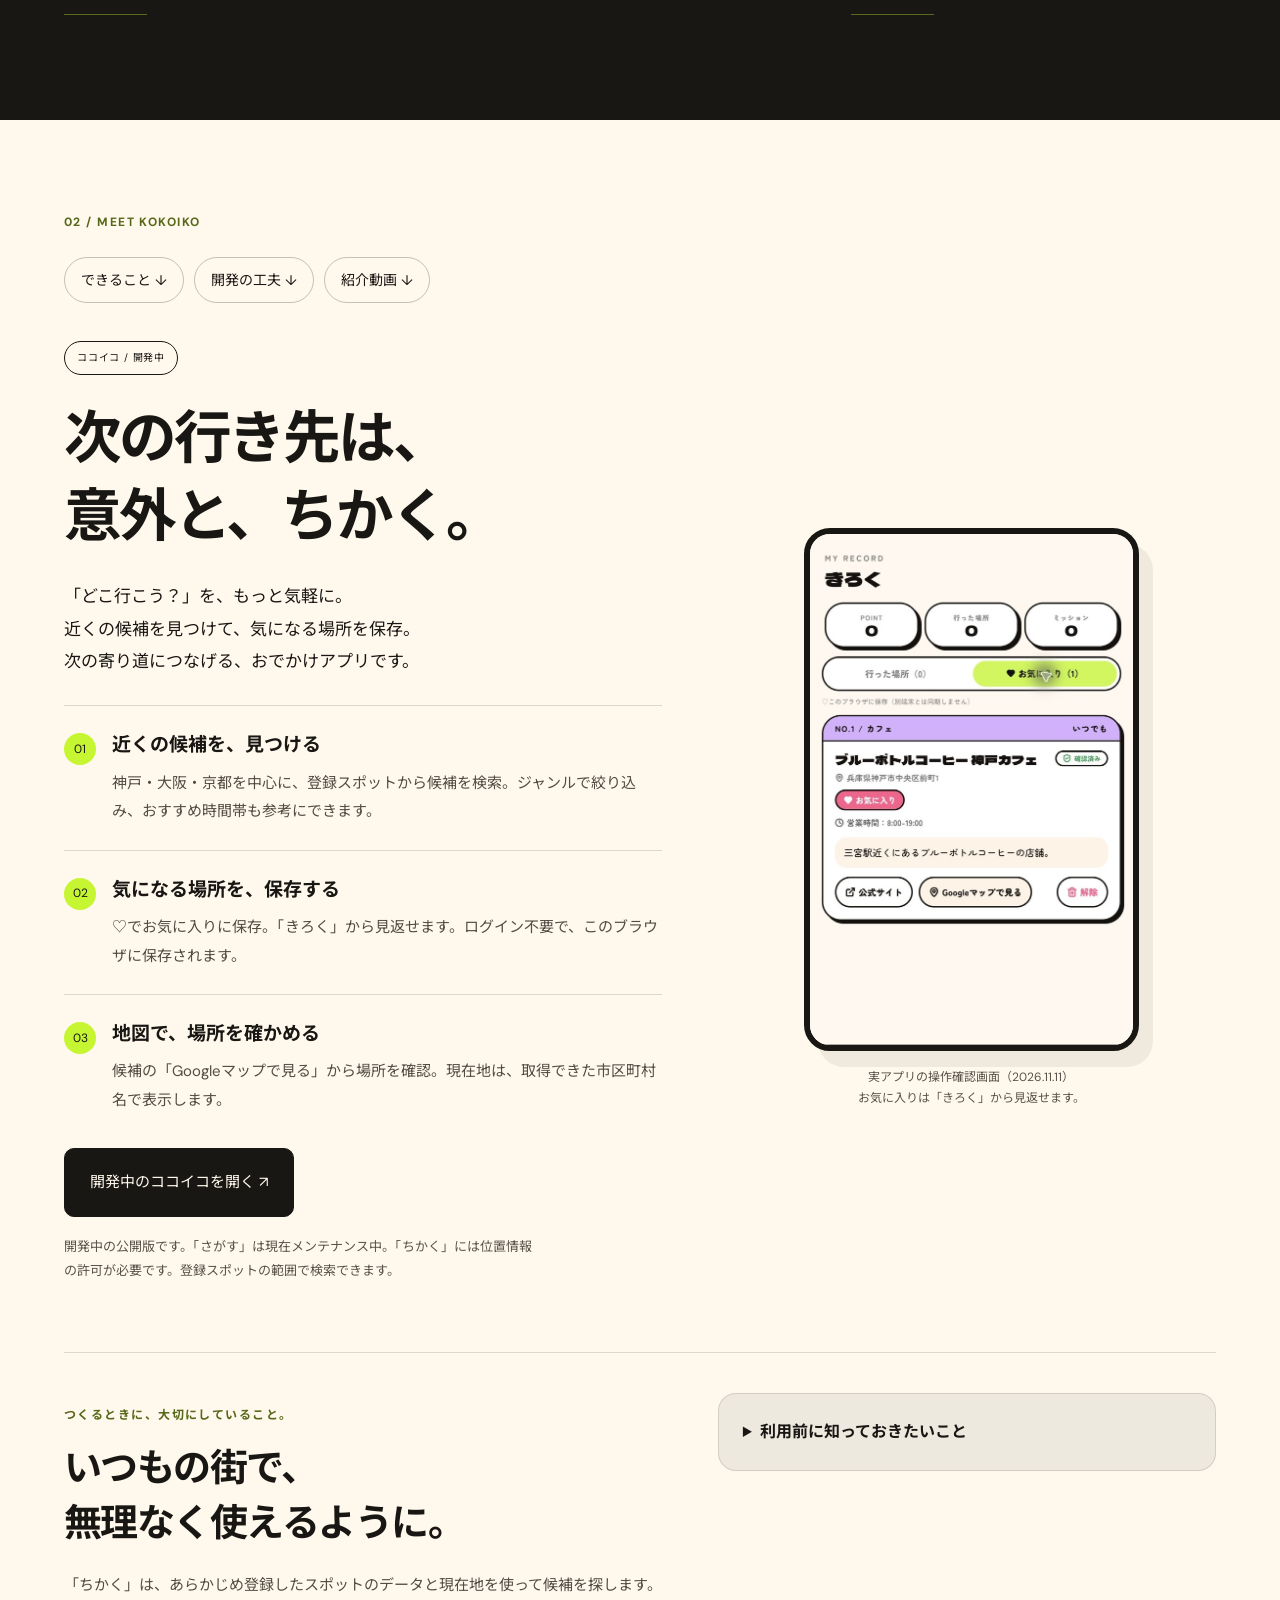
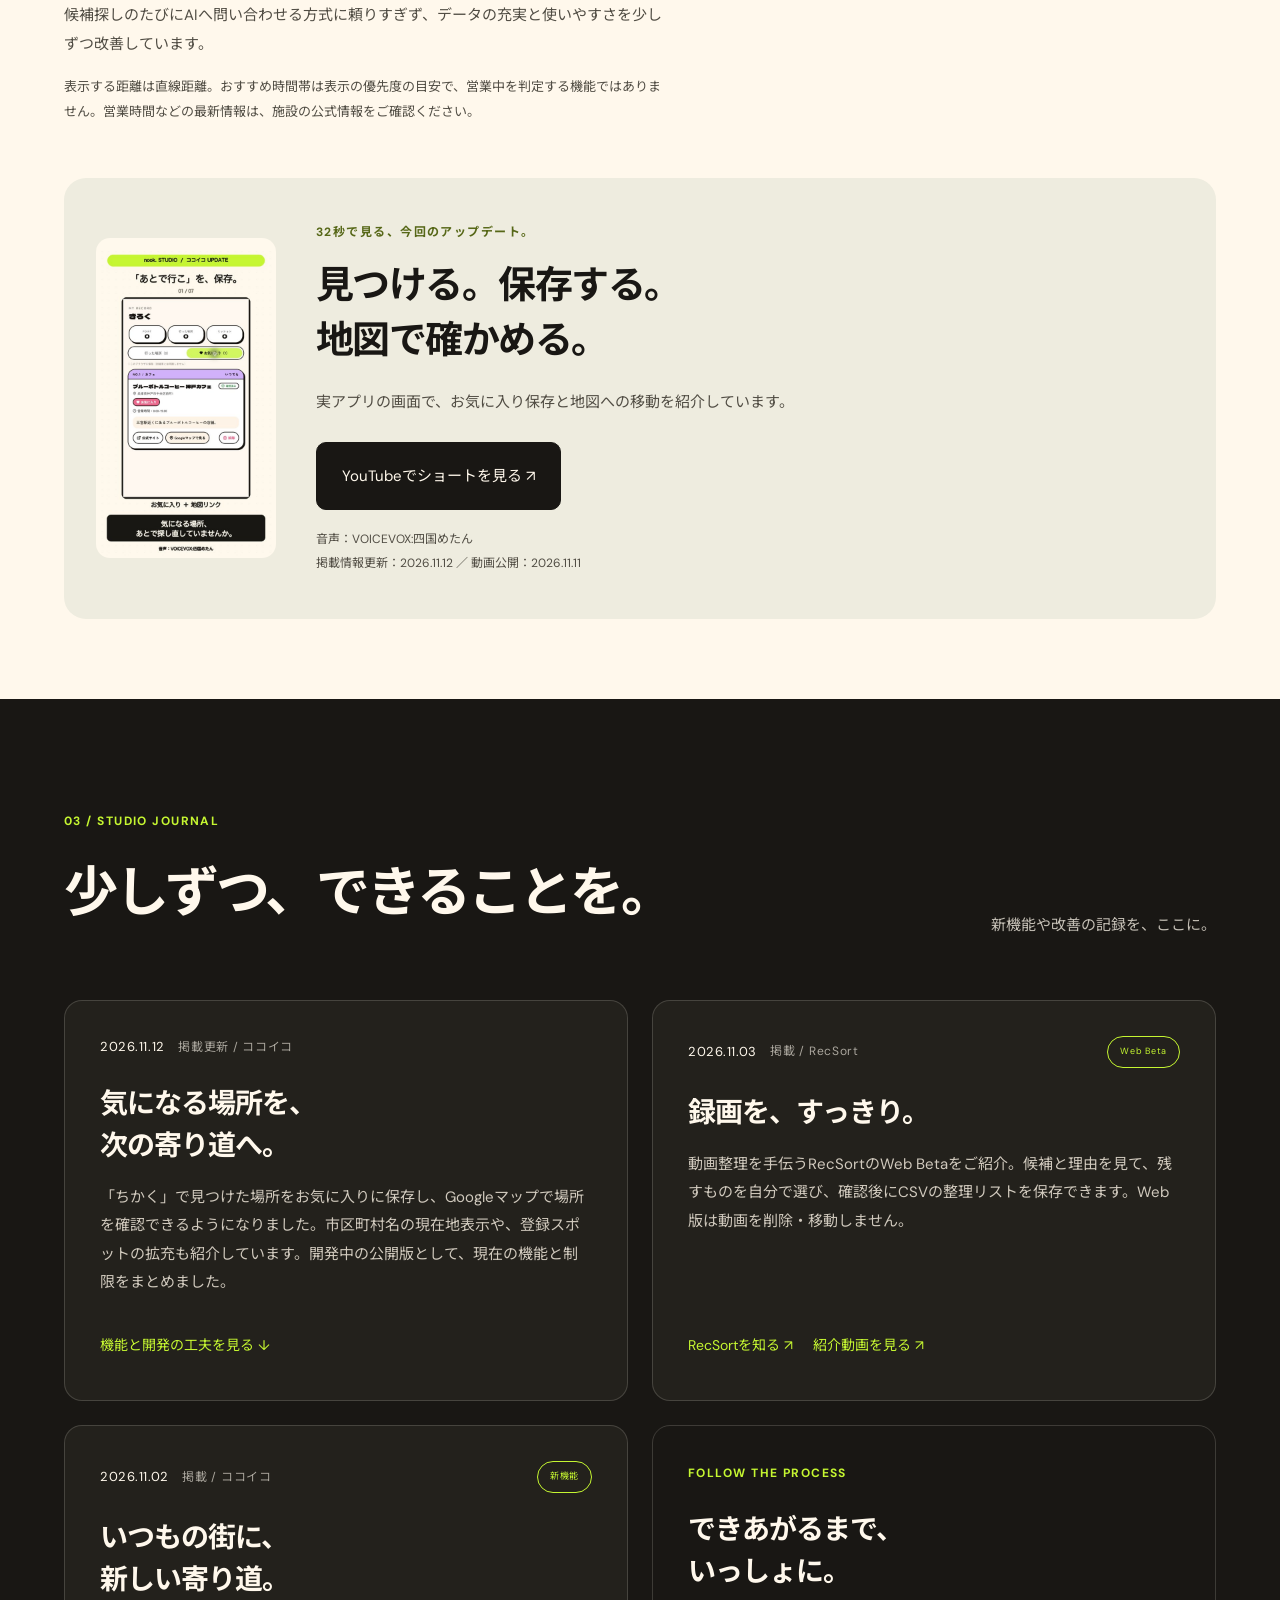
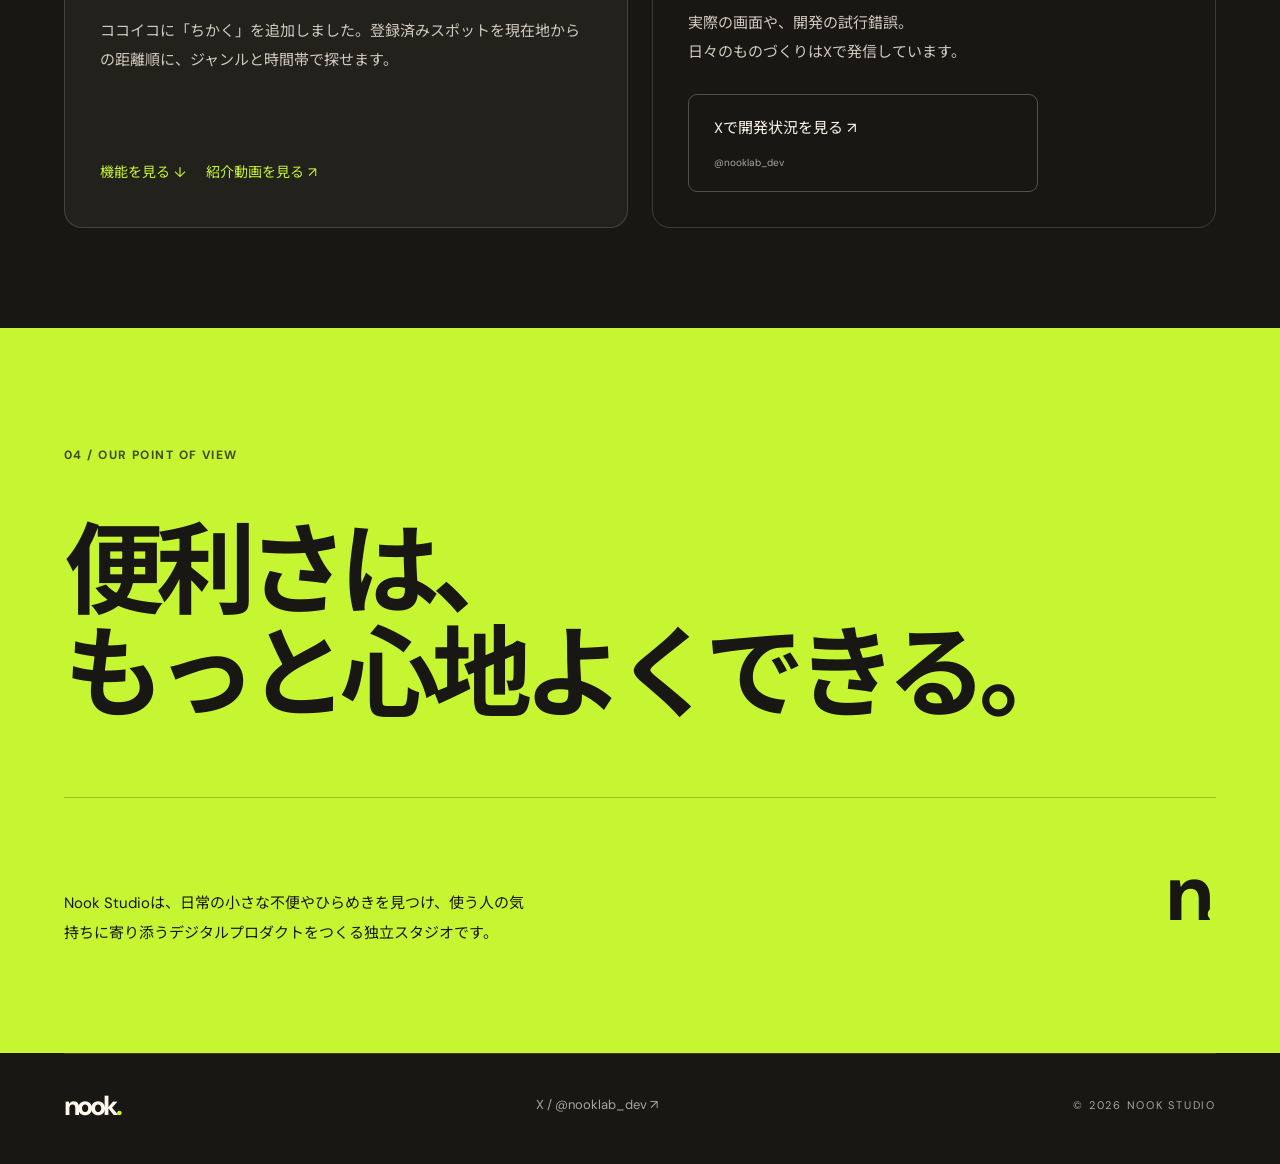
==== commit ee86b57a: "Improve site readability and update Kokoiko features and guide" ====
--- a/index.html
+++ b/index.html
@@ -36,9 +36,16 @@
 
 
 .app-notice{width:min(500px,calc(100% - 32px));max-height:calc(100dvh - 40px);overflow:auto;border:1px solid #19171420;border-radius:22px;padding:30px;background:var(--paper);color:var(--ink);box-shadow:0 24px 80px #0005}.app-notice::backdrop{background:#191714ba;backdrop-filter:blur(5px)}.app-notice .eyebrow{color:#65751f}.app-notice h2{font-size:25px;line-height:1.5;letter-spacing:-.04em;margin:15px 0 24px}.notice-block{border-top:1px solid #19171425;padding:18px 0}.notice-block h3{font-size:16px;margin:0 0 8px}.notice-block p{font-size:14px;line-height:1.9;margin:0;color:#625d53}.notice-actions{display:flex;gap:12px;flex-wrap:wrap;margin-top:20px}.notice-actions .button{justify-content:center;flex:1;min-width:130px;font-size:13px;padding:16px}.notice-close{background:transparent;border:1px solid #19171440;color:var(--ink);cursor:pointer}.app-notice .primary{margin:0}.app-notice :focus-visible{outline-color:#65751f}
+.kokoiko-details{display:grid;grid-template-columns:1fr 1fr;gap:50px;margin-top:70px;padding-top:55px;border-top:1px solid #19171425}.detail-title{font-size:clamp(26px,3vw,38px);letter-spacing:-.04em;line-height:1.45;margin:15px 0 20px}.kokoiko-details p:not(.eyebrow),.kokoiko-video p:not(.eyebrow){font-size:13px;line-height:2;color:#625e55}.kokoiko-details .detail-note{font-size:11px!important}.kokoiko-status{background:#ece9df;border-radius:18px;padding:28px}.kokoiko-status ul{padding-left:19px;margin:15px 0 0}.kokoiko-status li{font-size:12px;line-height:1.9;margin:16px 0}.kokoiko-video{display:grid;grid-template-columns:180px 1fr;align-items:center;gap:40px;background:#f0eedf;border-radius:22px;margin-top:40px;padding:32px}.kokoiko-video img{display:block;width:100%;height:auto;border-radius:14px}.kokoiko-video .small-note{font-size:10px!important}@media(max-width:700px){.kokoiko-details{grid-template-columns:1fr;gap:25px;margin-top:45px;padding-top:35px}.kokoiko-status{padding:22px}.kokoiko-video{grid-template-columns:1fr;padding:24px;gap:25px}.kokoiko-video>a{max-width:180px;margin:auto}.kokoiko-video .button{padding:17px;gap:15px}.detail-title{font-size:29px}}
+/* Readability pass: larger text, clear navigation, and progressive detail. */
+body{font-size:16px;line-height:1.75;overflow-x:clip}.noise{display:none}section[id],div[id]{scroll-margin-top:110px}.site-header{position:sticky;top:0;background:#191714f5;backdrop-filter:blur(12px);z-index:50}.nav a{font-size:13px;letter-spacing:.03em}.lang-toggle{font-size:12px;min-height:44px}.skip-link{position:fixed;left:20px;top:-90px;background:var(--lime);color:var(--ink);padding:12px 20px;z-index:100}.skip-link:focus{top:12px}.eyebrow,.hero-kicker{font-size:12px;letter-spacing:.12em}.hero-grid{padding:35px 0 40px}.hero-description{font-size:17px;line-height:1.95;max-width:510px}.hero h1{line-height:1.35}.hero-note{font-size:13px;line-height:1.9;color:#d2cdc3;max-width:510px}.hero-device figcaption{font-size:11px;letter-spacing:0}.hero-bottom,.hero-bottom a{font-size:11px}.featured-pill{font-size:13px}.button,.quiet-link{font-size:15px;min-height:48px}.section-heading>p{font-size:15px;color:#c4bfb5}.app-grid{grid-template-columns:repeat(3,minmax(0,1fr));gap:28px}.app-visual{height:240px}.app-meta{font-size:11px;letter-spacing:0}.app-card>p{font-size:15px;line-height:1.9;color:#cdc7bc}.card-link{font-size:14px;padding:10px 0}.project-note{font-size:13px!important}.product{padding:80px 0}.product-jump{display:flex;flex-wrap:wrap;gap:10px;margin:24px 0 38px}.product-jump a{font-size:14px;padding:10px 16px;border:1px solid #19171440;border-radius:99px;min-height:44px}.product-jump a:hover{background:var(--lime);border-color:var(--ink)}.product-layout{gap:65px}.product .lead{font-size:17px;line-height:1.9}.feature{gap:16px;padding:24px 0}.feature>span{display:flex;align-items:center;justify-content:center;border-radius:50%;background:var(--lime);color:var(--ink);font-size:12px;width:32px;height:32px;flex-shrink:0;padding:0;margin-top:3px}.feature h3{font-size:19px;line-height:1.6}.feature p{font-size:15px;line-height:1.9;color:#514d44}.small-note{font-size:13px;line-height:1.9;color:#59544b}.product-screen{max-width:335px}.product-screen img{border-radius:26px}.product-screen figcaption{font-size:12px;line-height:1.8;color:#59544b}.kokoiko-details{grid-template-columns:1.1fr .9fr;gap:45px;margin-top:55px;padding-top:40px;align-items:start}.kokoiko-details p:not(.eyebrow),.kokoiko-video p:not(.eyebrow){font-size:15px;line-height:1.95;color:#514d44}.kokoiko-details .detail-note{font-size:13px!important}.kokoiko-status{padding:24px;background:#eee9df;border:1px solid #19171420}.kokoiko-status summary{font-size:16px;font-weight:700;cursor:pointer;min-height:28px}.kokoiko-status li{font-size:14px;line-height:1.9}.kokoiko-status[open] summary{padding-bottom:10px;border-bottom:1px solid #19171420}.kokoiko-video{background:#eeecdf}.kokoiko-video .small-note{font-size:12px!important}.journal-grid{grid-template-columns:repeat(2,minmax(0,1fr))}.journal-meta{font-size:12px}.journal-meta time{font-size:13px}.journal-card h3,.follow-card h3{font-size:28px}.journal-card>p,.follow-card>p{font-size:15px;line-height:1.9;color:#d0c9bd}.journal-links{font-size:14px;gap:20px}.journal-links a{padding:8px 0}.manifesto-bottom p{font-size:15px}.footer>a:not(.wordmark){font-size:13px}.footer>span{font-size:11px}.button:focus-visible,.product-jump a:focus-visible,summary:focus-visible{outline-color:#667a17}
+@media(max-width:950px){.nav{gap:20px;margin-right:22px}.nav a{font-size:12px}.hero-description{font-size:16px}.product-layout{gap:35px}.app-grid{gap:20px}.app-visual{height:200px}}
+@media(max-width:700px){.section-wrap{width:calc(100% - 40px)}.site-header{padding-left:20px;padding-right:20px}.hero-grid{padding-top:28px;gap:28px}.hero h1{font-size:clamp(34px,8.8vw,48px);line-height:1.4;letter-spacing:-.045em}.hero-description{font-size:16px}.hero-note{font-size:13px}.hero-actions{gap:18px}.hero-actions .lime-button{padding:16px 20px}.hero-device{width:220px}.feature-sticker{left:-22px;padding:12px 14px}.feature-sticker strong{font-size:17px}.hero-bottom{gap:15px;font-size:10px}.hero-bottom a{font-size:11px}.apps,.product,.updates{padding:55px 0}.section-heading h2,.product h2,.updates .section-heading h2{font-size:32px;line-height:1.45;letter-spacing:-.04em}.app-grid{grid-template-columns:1fr;gap:32px}.app-visual{height:200px}.app-meta{margin-top:16px}.app-card h3{margin:14px 0 10px;font-size:26px}.app-card>p{margin-top:0;margin-bottom:8px}.product-jump{gap:8px;margin:20px 0 25px}.product-jump a{font-size:13px;padding:9px 12px}.product-layout{gap:25px}.product .lead{font-size:16px}.feature h3{font-size:18px}.feature p{font-size:15px}.product-screen{max-width:270px}.kokoiko-details{grid-template-columns:1fr;gap:24px;margin-top:40px;padding-top:30px}.kokoiko-status{padding:20px}.kokoiko-video{padding:24px;gap:22px}.kokoiko-video>a{max-width:150px}.kokoiko-video .button{font-size:14px}.journal-grid{grid-template-columns:1fr}.journal-card,.follow-card{padding:24px}.journal-card h3,.follow-card h3{font-size:26px;line-height:1.5}.manifesto-bottom p{font-size:14px;max-width:80%}.footer>span{font-size:10px}}
+@media(max-width:520px){.nav{top:71px;padding:18px 20px;gap:4px}.nav a{font-size:15px;min-height:44px;display:flex;align-items:center}.menu-toggle{min-width:44px;min-height:44px;justify-content:center}.hero-bottom>span{max-width:110px}}
 </style>
 </head>
 <body>
+<a href="#home" class="skip-link" data-ja="本文へスキップ" data-en="SKIP TO CONTENT">本文へスキップ</a>
   <div class="noise" aria-hidden="true"></div>
   <header class="site-header">
     <a class="wordmark" href="#home" aria-label="Nook Studio home">nook<span>.</span></a>
@@ -60,13 +67,13 @@
         <div class="hero-copy">
           <a href="#kokoiko" class="featured-pill"><span class="dot"></span><span data-ja="ココイコ / 開発中" data-en="KOKOIKO / IN DEVELOPMENT">ココイコ / 開発中</span><b>↗</b></a>
           <h1 id="heroTitle" data-ja="次の行き先に、<br><em>小さな発見を。</em>" data-en="A little discovery.<br><em>A new place to go.</em>">次の行き先に、<br><em>小さな発見を。</em></h1>
-          <p class="hero-description" data-ja="気分・時間・予算から、おでかけのきっかけを。<br>ココイコは、今日の「どこ行こう？」を手伝うアプリです。" data-en="Find inspiration for your next outing, based on your mood, time and budget. Meet Kokoiko, an app for your everyday “where shall we go?” moments.">気分・時間・予算から、おでかけのきっかけを。<br>ココイコは、今日の「どこ行こう？」を手伝うアプリです。</p>
+          <p class="hero-description" data-ja="近くのカフェや、いつもの街の新しい寄り道。&lt;br&gt;ココイコは、行きたい場所を見つけて、保存できるおでかけアプリです。" data-en="Discover a nearby cafe or a new detour in your own city.&lt;br&gt;Kokoiko helps you find places to visit and save them for later.">近くのカフェや、いつもの街の新しい寄り道。<br>ココイコは、行きたい場所を見つけて、保存できるおでかけアプリです。</p>
           <div class="hero-actions"><a class="button lime-button" href="https://koko-iko-go.base44.app/" target="_blank" rel="noopener noreferrer" data-ja="ココイコを開く ↗" data-en="OPEN KOKOIKO ↗">ココイコを開く ↗</a><a class="quiet-link" href="#kokoiko" data-ja="どんなアプリ？ ↓" data-en="EXPLORE THE APP ↓">どんなアプリ？ ↓</a></div>
-          <p class="hero-note" data-ja="開発中のアプリです。機能・画面は順次改善しています。" data-en="Currently in development. Features and screens are evolving.">開発中のアプリです。機能・画面は順次改善しています。</p>
+          <p class="hero-note" data-ja="開発中の公開版です。「ちかく」は利用可能／「さがす」はメンテナンス中。" data-en="Public development version. Nearby is available; Search is under maintenance.">開発中の公開版です。「ちかく」は利用可能／「さがす」はメンテナンス中。</p>
         </div>
         <figure class="hero-device">
           <span class="device-orbit" aria-hidden="true"></span>
-          <span class="feature-sticker"><span data-ja="新機能" data-en="NEW FEATURE">新機能</span><strong data-ja="ちかく、登場。" data-en="Meet Nearby.">ちかく、登場。</strong></span>
+          <span class="feature-sticker"><span data-ja="ココイコ" data-en="KOKOIKO">ココイコ</span><strong data-ja="見つけて、保存。" data-en="Discover &amp; save.">見つけて、保存。</strong></span>
           <div class="phone-shell"><img src="[data-uri]" width="638" height="1294" fetchpriority="high" alt="ココイコの実画面。現在地の近くをジャンルと時間帯から探せます。位置座標は非表示。"></div>
           <figcaption data-ja="ACTUAL APP SCREEN / 開発中の実画面" data-en="ACTUAL APP SCREEN / IN DEVELOPMENT">ACTUAL APP SCREEN / 開発中の実画面</figcaption>
         </figure>
@@ -84,7 +91,7 @@
           <div class="app-visual koko-visual"><div class="map-pin"><span class="pin-eye eye-left"></span><span class="pin-eye eye-right"></span><span class="pin-smile"></span></div><span class="visual-label">GO SOMEWHERE</span></div>
           <div class="app-meta"><span>01 / DISCOVERY</span><span class="status"><i></i><span data-ja="開発中" data-en="IN DEVELOPMENT">開発中</span></span></div>
           <h3>ココイコ</h3>
-          <p data-ja="気分や時間に合わせて、今日のお出かけ先を提案するアプリ。" data-en="A little inspiration for where to go, based on your mood and time.">気分や時間に合わせて、今日のお出かけ先を提案するアプリ。</p>
+          <p data-ja="近くの行き先を探して、お気に入りに保存できるおでかけアプリ。" data-en="Find nearby places and save favorites for your next outing.">近くの行き先を探して、お気に入りに保存できるおでかけアプリ。</p>
           <a class="card-link" href="#kokoiko" data-ja="詳しく見る ↗" data-en="EXPLORE ↗">詳しく見る ↗</a>
         </article>
         <article class="app-card app-shift">
@@ -101,26 +108,24 @@
 
     <section class="product" id="kokoiko">
       <div class="section-wrap">
-        <p class="eyebrow">02 / MEET KOKOIKO</p>
-        <div class="product-layout">
+        <p class="eyebrow">02 / MEET KOKOIKO</p><nav class="product-jump" aria-label="ココイコ紹介の目次"><a href="#kokoiko-features" data-ja="できること ↓" data-en="FEATURES ↓">できること ↓</a><a href="#kokoiko-approach" data-ja="開発の工夫 ↓" data-en="OUR APPROACH ↓">開発の工夫 ↓</a><a href="#kokoiko-video" data-ja="紹介動画 ↓" data-en="VIDEO ↓">紹介動画 ↓</a></nav>
+        <div class="product-layout" id="kokoiko-features">
           <div class="product-copy">
             <span class="pill" data-ja="ココイコ / 開発中" data-en="KOKOIKO / IN DEVELOPMENT">ココイコ / 開発中</span>
             <h2 data-ja="次の行き先は、<br>意外と、ちかく。" data-en="Your next discovery<br>could be nearby.">次の行き先は、<br>意外と、ちかく。</h2>
-            <p class="lead" data-ja="「どこ行こう？」を、もっと気軽に。<br>気分・時間・予算から、おでかけのきっかけを探すアプリです。" data-en="Find a little inspiration for your next outing, based on your mood, time and budget.">「どこ行こう？」を、もっと気軽に。<br>気分・時間・予算から、おでかけのきっかけを探すアプリです。</p>
-            <div class="feature"><span>01</span><div><h3 data-ja="新機能「ちかく」" data-en="NEW: Nearby">新機能「ちかく」</h3><p data-ja="登録済みのスポットを、現在地から近い順に。いつもの街の、次の寄り道を見つけます。" data-en="Discover registered spots ordered by distance from your current location.">登録済みのスポットを、現在地から近い順に。いつもの街の、次の寄り道を見つけます。</p></div></div>
-            <div class="feature"><span>02</span><div><h3 data-ja="ジャンルと時間帯で選ぶ" data-en="Choose a category and time">ジャンルと時間帯で選ぶ</h3><p data-ja="カフェ、公園、観光などのジャンルと、朝・昼・夜で候補を絞り込み。今の気分に合わせて探せます。" data-en="Filter by categories such as cafes, parks and sightseeing, and by morning, afternoon or evening.">カフェ、公園、観光などのジャンルと、朝・昼・夜で候補を絞り込み。今の気分に合わせて探せます。</p></div></div>
-            <div class="feature"><span>03</span><div><h3 data-ja="候補を、さっと見比べる" data-en="Compare nearby options">候補を、さっと見比べる</h3><p data-ja="距離やスポットの説明を見ながら、今から行きたい場所を考えられます。" data-en="Compare distances and spot descriptions to decide where you would like to go next.">距離やスポットの説明を見ながら、今から行きたい場所を考えられます。</p></div></div>
-            <a class="button primary" href="https://koko-iko-go.base44.app/" target="_blank" rel="noopener noreferrer" data-ja="開発中のココイコを開く ↗" data-en="OPEN KOKOIKO ↗">開発中のココイコを開く ↗</a>
-            <p class="small-note" data-ja="現在開発中です。画面・仕様は変更される場合があります。「ちかく」の利用には位置情報の許可が必要です。掲載スポットには限りがあります。" data-en="Currently in development. Screens and features may change. Nearby requires location permission and covers registered spots only.">現在開発中です。画面・仕様は変更される場合があります。「ちかく」の利用には位置情報の許可が必要です。掲載スポットには限りがあります。</p>
+<p class="lead" data-ja="「どこ行こう？」を、もっと気軽に。&lt;br&gt;近くの候補を見つけて、気になる場所を保存。&lt;br&gt;次の寄り道につなげる、おでかけアプリです。" data-en="Find inspiration for your next outing.&lt;br&gt;Discover nearby places, save your favorites,&lt;br&gt;and plan a little detour.">「どこ行こう？」を、もっと気軽に。<br>近くの候補を見つけて、気になる場所を保存。<br>次の寄り道につなげる、おでかけアプリです。</p><div class="feature"><span>01</span><div><h3 data-ja="近くの候補を、見つける" data-en="Discover nearby options">近くの候補を、見つける</h3><p data-ja="神戸・大阪・京都を中心に、登録スポットから候補を検索。ジャンルで絞り込み、おすすめ時間帯も参考にできます。" data-en="Search registered spots, mainly in Kobe, Osaka and Kyoto. Filter by category and prioritize recommended times.">神戸・大阪・京都を中心に、登録スポットから候補を検索。ジャンルで絞り込み、おすすめ時間帯も参考にできます。</p></div></div><div class="feature"><span>02</span><div><h3 data-ja="気になる場所を、保存する" data-en="Save places for later">気になる場所を、保存する</h3><p data-ja="♡でお気に入りに保存。「きろく」から見返せます。ログイン不要で、このブラウザに保存されます。" data-en="Tap the heart to save a favorite and revisit it under Records. No login required; favorites stay in this browser.">♡でお気に入りに保存。「きろく」から見返せます。ログイン不要で、このブラウザに保存されます。</p></div></div><div class="feature"><span>03</span><div><h3 data-ja="地図で、場所を確かめる" data-en="Check the location on a map">地図で、場所を確かめる</h3><p data-ja="候補の「Googleマップで見る」から場所を確認。現在地は、取得できた市区町村名で表示します。" data-en="Open Google Maps from a spot card. Your current location is displayed as a municipality name when available.">候補の「Googleマップで見る」から場所を確認。現在地は、取得できた市区町村名で表示します。</p></div></div>            <a class="button primary" href="https://koko-iko-go.base44.app/" target="_blank" rel="noopener noreferrer" data-ja="開発中のココイコを開く ↗" data-en="OPEN KOKOIKO ↗">開発中のココイコを開く ↗</a>
+<p class="small-note" data-ja="開発中の公開版です。「さがす」は現在メンテナンス中。「ちかく」には位置情報の許可が必要です。登録スポットの範囲で検索できます。" data-en="Public development version. Search is currently under maintenance. Nearby requires location permission and searches registered spots only.">開発中の公開版です。「さがす」は現在メンテナンス中。「ちかく」には位置情報の許可が必要です。登録スポットの範囲で検索できます。</p>
           </div>
-          <figure class="product-screen"><img src="[data-uri]" width="638" height="1294" loading="lazy" alt="開発中のココイコ「ちかく」の実画面。ジャンルと時間帯を選んで近くの登録スポットを探す画面。位置の数値は非表示。"><figcaption data-ja="実アプリの開発画面 / 位置情報の数値は非表示" data-en="Actual development screen / location coordinates hidden">実アプリの開発画面 / 位置情報の数値は非表示</figcaption></figure>
+          <figure class="product-screen"><img src="[data-uri]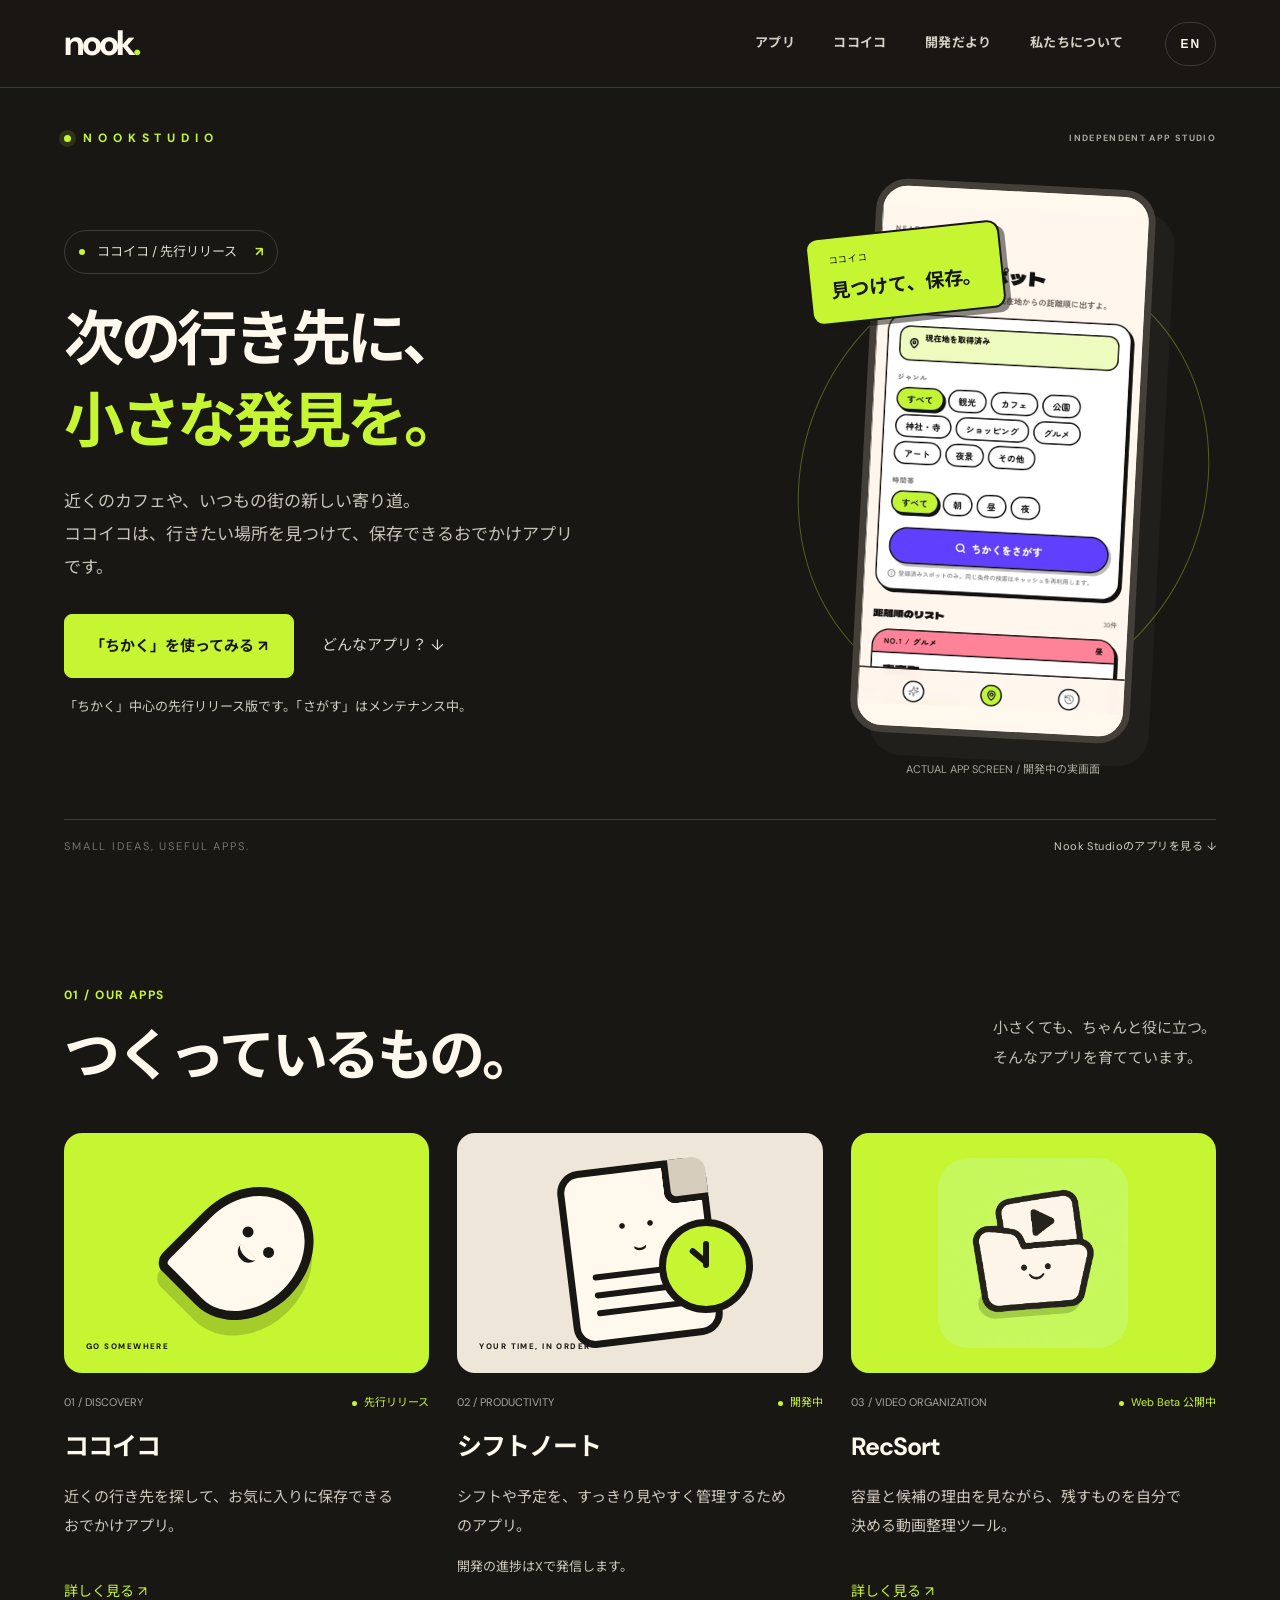
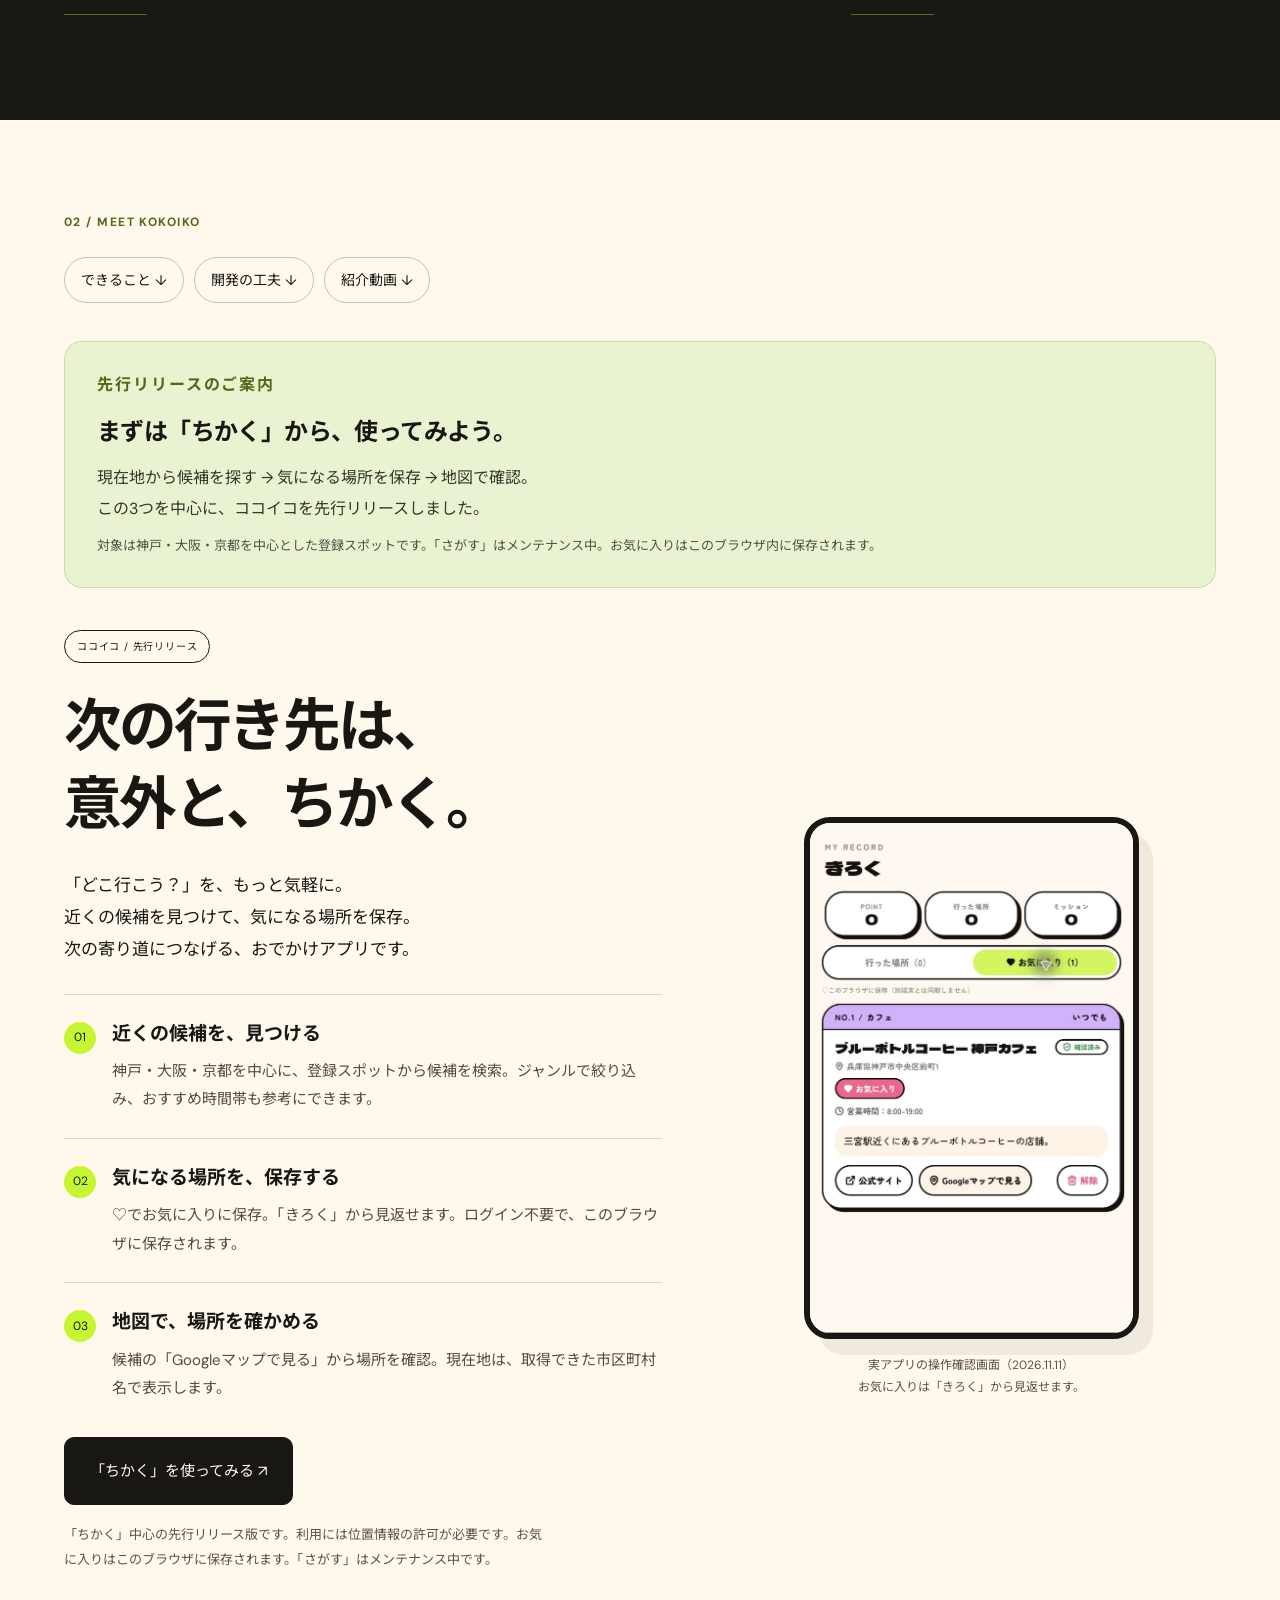
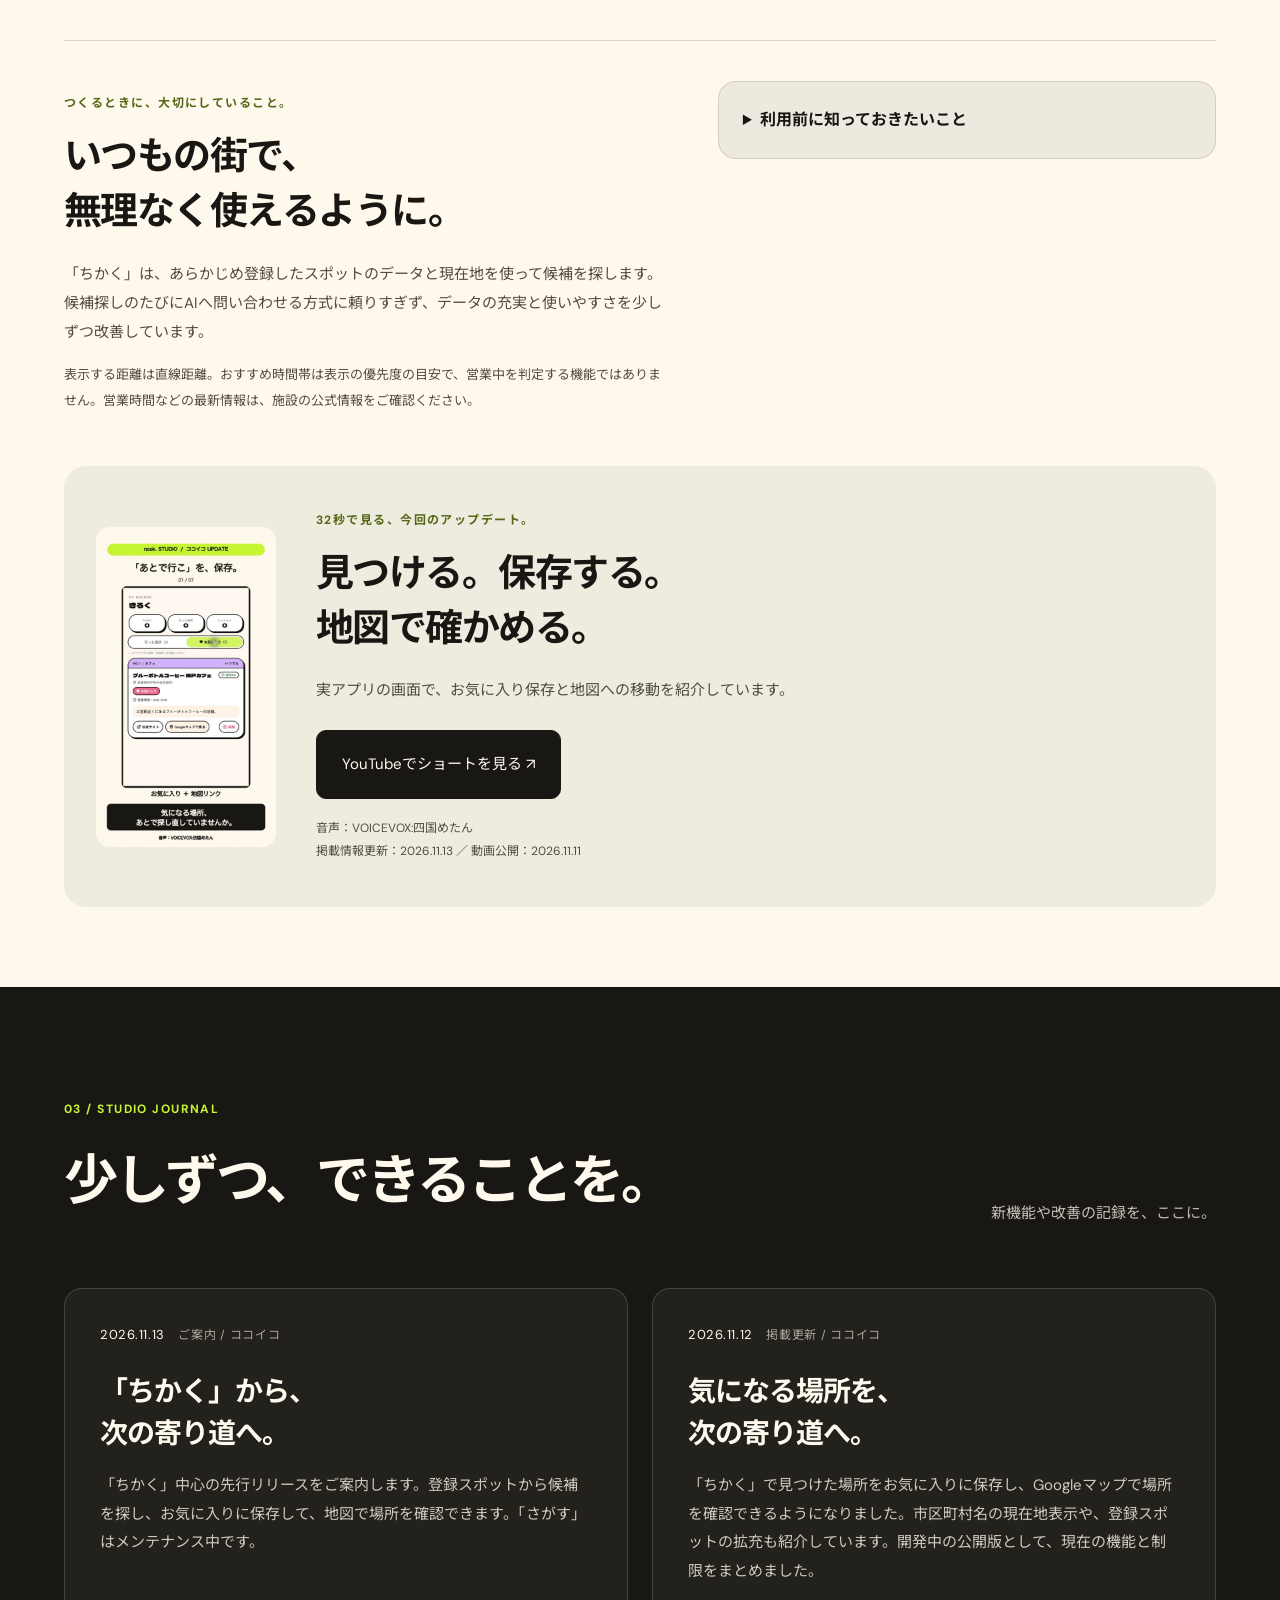
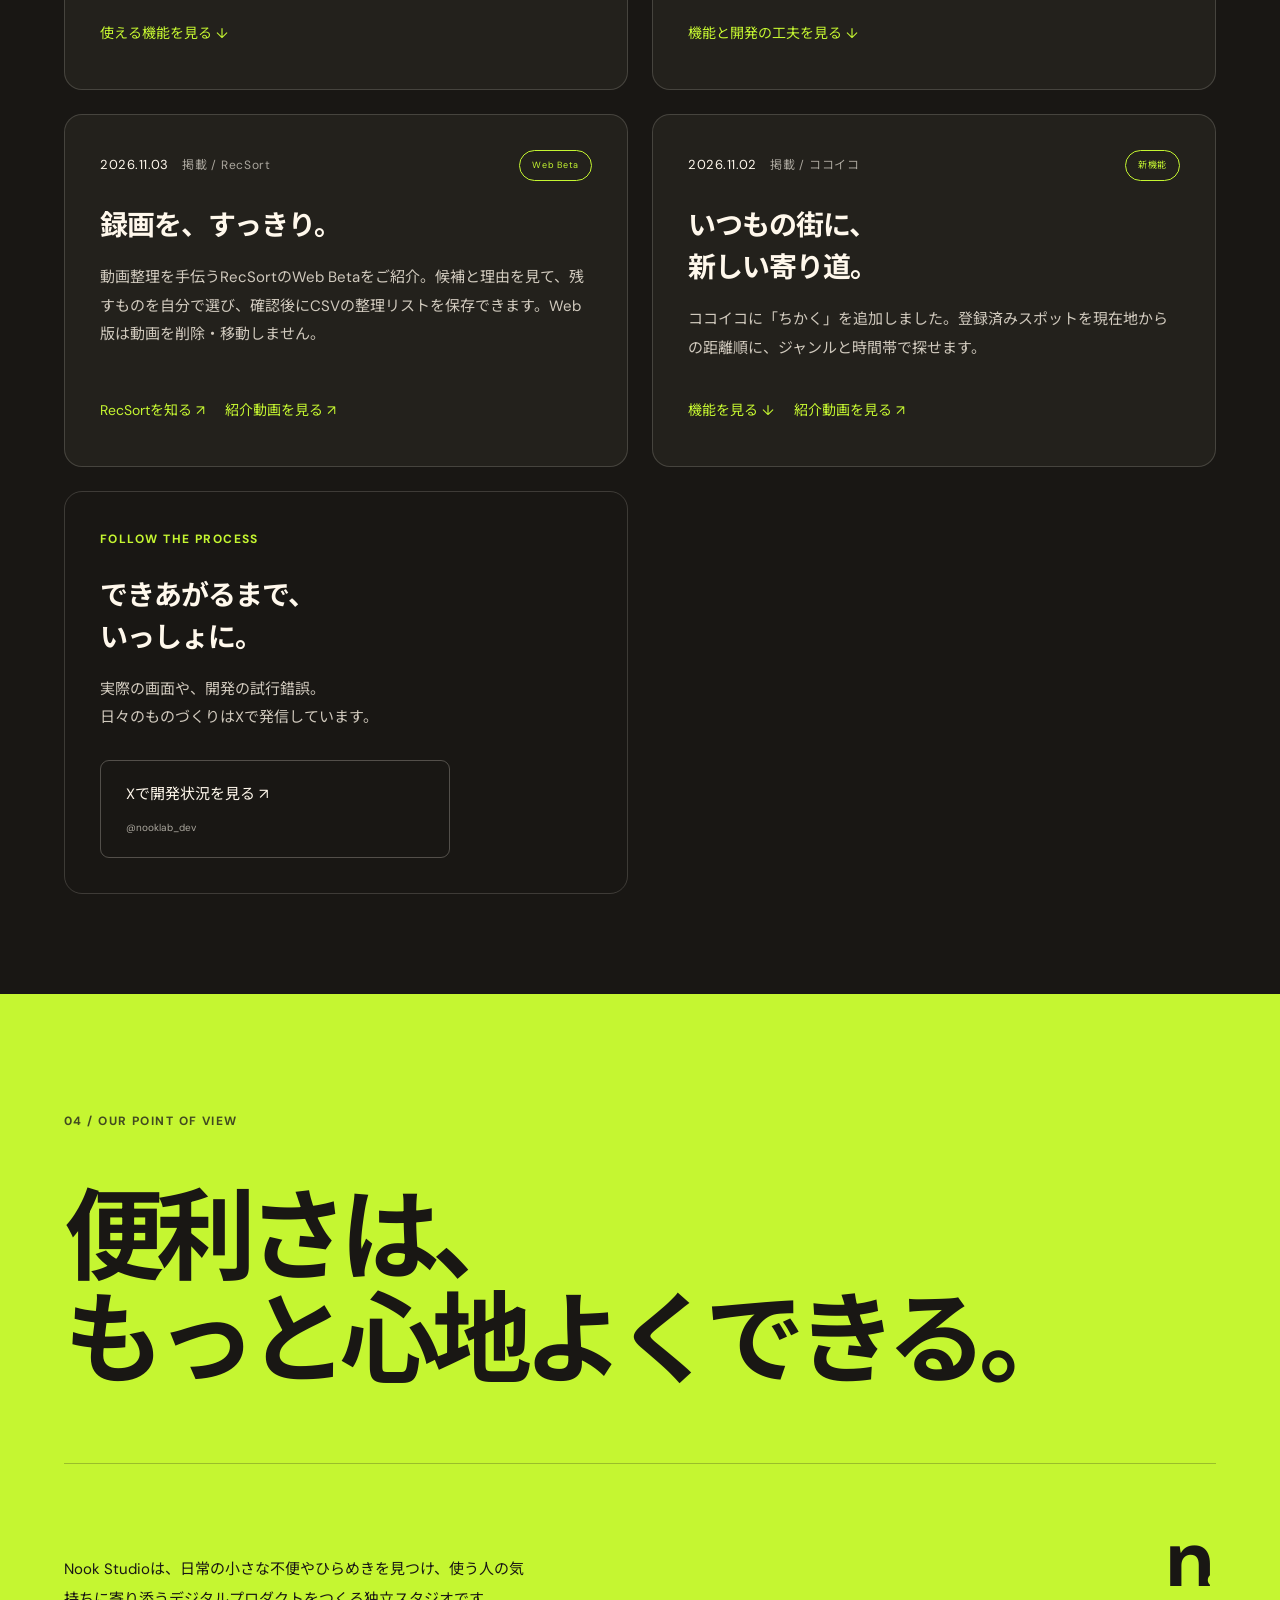
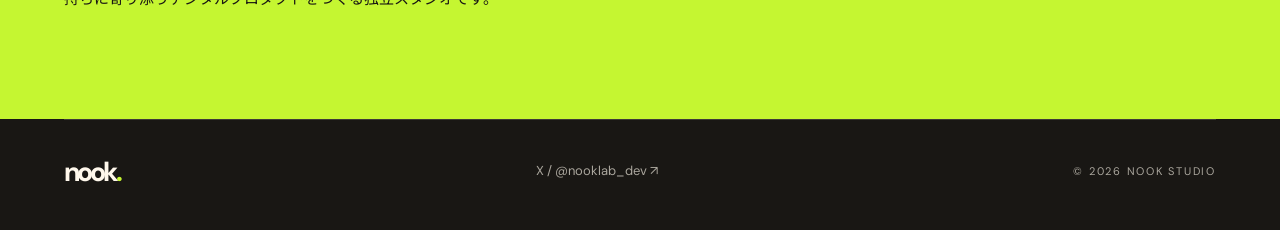
==== commit 822df278: "Announce Kokoiko Nearby early release and link directly to Nearby" ====
--- a/index.html
+++ b/index.html
@@ -6,7 +6,7 @@
   <meta name="theme-color" content="#191714">
   <meta name="description" content="Nook Studioは、日常の小さなアイデアをアプリにする独立スタジオ。「ココイコ」「シフトノート」と、動画整理ツール「RecSort」を紹介しています。">
   <meta property="og:title" content="Nook Studio — Small ideas, useful apps.">
-  <meta property="og:description" content="次の行き先は、意外と、ちかく。開発中のアプリと、日々のものづくりを紹介します。">
+  <meta property="og:description" content="次の行き先は、意外と、ちかく。ココイコ「ちかく」を先行リリース。アプリと日々のものづくりを紹介します。">
   <meta property="og:type" content="website">
   <meta property="og:url" content="https://nookstudiojp.github.io/">
   <link rel="canonical" href="https://nookstudiojp.github.io/">
@@ -42,7 +42,7 @@
 @media(max-width:950px){.nav{gap:20px;margin-right:22px}.nav a{font-size:12px}.hero-description{font-size:16px}.product-layout{gap:35px}.app-grid{gap:20px}.app-visual{height:200px}}
 @media(max-width:700px){.section-wrap{width:calc(100% - 40px)}.site-header{padding-left:20px;padding-right:20px}.hero-grid{padding-top:28px;gap:28px}.hero h1{font-size:clamp(34px,8.8vw,48px);line-height:1.4;letter-spacing:-.045em}.hero-description{font-size:16px}.hero-note{font-size:13px}.hero-actions{gap:18px}.hero-actions .lime-button{padding:16px 20px}.hero-device{width:220px}.feature-sticker{left:-22px;padding:12px 14px}.feature-sticker strong{font-size:17px}.hero-bottom{gap:15px;font-size:10px}.hero-bottom a{font-size:11px}.apps,.product,.updates{padding:55px 0}.section-heading h2,.product h2,.updates .section-heading h2{font-size:32px;line-height:1.45;letter-spacing:-.04em}.app-grid{grid-template-columns:1fr;gap:32px}.app-visual{height:200px}.app-meta{margin-top:16px}.app-card h3{margin:14px 0 10px;font-size:26px}.app-card>p{margin-top:0;margin-bottom:8px}.product-jump{gap:8px;margin:20px 0 25px}.product-jump a{font-size:13px;padding:9px 12px}.product-layout{gap:25px}.product .lead{font-size:16px}.feature h3{font-size:18px}.feature p{font-size:15px}.product-screen{max-width:270px}.kokoiko-details{grid-template-columns:1fr;gap:24px;margin-top:40px;padding-top:30px}.kokoiko-status{padding:20px}.kokoiko-video{padding:24px;gap:22px}.kokoiko-video>a{max-width:150px}.kokoiko-video .button{font-size:14px}.journal-grid{grid-template-columns:1fr}.journal-card,.follow-card{padding:24px}.journal-card h3,.follow-card h3{font-size:26px;line-height:1.5}.manifesto-bottom p{font-size:14px;max-width:80%}.footer>span{font-size:10px}}
 @media(max-width:520px){.nav{top:71px;padding:18px 20px;gap:4px}.nav a{font-size:15px;min-height:44px;display:flex;align-items:center}.menu-toggle{min-width:44px;min-height:44px;justify-content:center}.hero-bottom>span{max-width:110px}}
-</style>
+.release-callout{margin:0 0 42px;padding:28px 32px;background:#eaf3d1;border:1px solid #647b2430;border-radius:18px}.release-callout .eyebrow{margin-top:0}.release-callout h3{font-size:24px;line-height:1.6;letter-spacing:-.025em;margin:12px 0}.release-callout p{font-size:16px;line-height:1.9;color:#34392b;margin:10px 0}.release-callout .release-fine{font-size:13px;line-height:1.9;color:#4e5444;margin-bottom:0}@media(max-width:700px){.release-callout{padding:22px;margin-bottom:32px}.release-callout h3{font-size:22px}.release-callout p{font-size:15px}.release-callout .release-fine{font-size:13px}.release-callout br{display:none}}</style>
 </head>
 <body>
 <a href="#home" class="skip-link" data-ja="本文へスキップ" data-en="SKIP TO CONTENT">本文へスキップ</a>
@@ -65,11 +65,11 @@
       <div class="hero-kicker"><span class="pulse"></span>N O O K  S T U D I O <span class="studio-tag">INDEPENDENT APP STUDIO</span></div>
       <div class="hero-grid">
         <div class="hero-copy">
-          <a href="#kokoiko" class="featured-pill"><span class="dot"></span><span data-ja="ココイコ / 開発中" data-en="KOKOIKO / IN DEVELOPMENT">ココイコ / 開発中</span><b>↗</b></a>
+          <a href="#kokoiko" class="featured-pill"><span class="dot"></span><span data-ja="ココイコ / 先行リリース" data-en="KOKOIKO / EARLY RELEASE">ココイコ / 先行リリース</span><b>↗</b></a>
           <h1 id="heroTitle" data-ja="次の行き先に、<br><em>小さな発見を。</em>" data-en="A little discovery.<br><em>A new place to go.</em>">次の行き先に、<br><em>小さな発見を。</em></h1>
           <p class="hero-description" data-ja="近くのカフェや、いつもの街の新しい寄り道。&lt;br&gt;ココイコは、行きたい場所を見つけて、保存できるおでかけアプリです。" data-en="Discover a nearby cafe or a new detour in your own city.&lt;br&gt;Kokoiko helps you find places to visit and save them for later.">近くのカフェや、いつもの街の新しい寄り道。<br>ココイコは、行きたい場所を見つけて、保存できるおでかけアプリです。</p>
-          <div class="hero-actions"><a class="button lime-button" href="https://koko-iko-go.base44.app/" target="_blank" rel="noopener noreferrer" data-ja="ココイコを開く ↗" data-en="OPEN KOKOIKO ↗">ココイコを開く ↗</a><a class="quiet-link" href="#kokoiko" data-ja="どんなアプリ？ ↓" data-en="EXPLORE THE APP ↓">どんなアプリ？ ↓</a></div>
-          <p class="hero-note" data-ja="開発中の公開版です。「ちかく」は利用可能／「さがす」はメンテナンス中。" data-en="Public development version. Nearby is available; Search is under maintenance.">開発中の公開版です。「ちかく」は利用可能／「さがす」はメンテナンス中。</p>
+          <div class="hero-actions"><a class="button lime-button" href="https://koko-iko-go.base44.app/nearby" target="_blank" rel="noopener noreferrer" data-ja="「ちかく」を使ってみる ↗" data-en="TRY NEARBY ↗">「ちかく」を使ってみる ↗</a><a class="quiet-link" href="#kokoiko" data-ja="どんなアプリ？ ↓" data-en="EXPLORE THE APP ↓">どんなアプリ？ ↓</a></div>
+          <p class="hero-note" data-ja="「ちかく」中心の先行リリース版です。「さがす」はメンテナンス中。" data-en="Early release focused on Nearby. Search is under maintenance.">「ちかく」中心の先行リリース版です。「さがす」はメンテナンス中。</p>
         </div>
         <figure class="hero-device">
           <span class="device-orbit" aria-hidden="true"></span>
@@ -89,7 +89,7 @@
       <div class="app-grid">
         <article class="app-card app-koko">
           <div class="app-visual koko-visual"><div class="map-pin"><span class="pin-eye eye-left"></span><span class="pin-eye eye-right"></span><span class="pin-smile"></span></div><span class="visual-label">GO SOMEWHERE</span></div>
-          <div class="app-meta"><span>01 / DISCOVERY</span><span class="status"><i></i><span data-ja="開発中" data-en="IN DEVELOPMENT">開発中</span></span></div>
+          <div class="app-meta"><span>01 / DISCOVERY</span><span class="status"><i></i><span data-ja="先行リリース" data-en="EARLY RELEASE">先行リリース</span></span></div>
           <h3>ココイコ</h3>
           <p data-ja="近くの行き先を探して、お気に入りに保存できるおでかけアプリ。" data-en="Find nearby places and save favorites for your next outing.">近くの行き先を探して、お気に入りに保存できるおでかけアプリ。</p>
           <a class="card-link" href="#kokoiko" data-ja="詳しく見る ↗" data-en="EXPLORE ↗">詳しく見る ↗</a>
@@ -109,23 +109,23 @@
     <section class="product" id="kokoiko">
       <div class="section-wrap">
         <p class="eyebrow">02 / MEET KOKOIKO</p><nav class="product-jump" aria-label="ココイコ紹介の目次"><a href="#kokoiko-features" data-ja="できること ↓" data-en="FEATURES ↓">できること ↓</a><a href="#kokoiko-approach" data-ja="開発の工夫 ↓" data-en="OUR APPROACH ↓">開発の工夫 ↓</a><a href="#kokoiko-video" data-ja="紹介動画 ↓" data-en="VIDEO ↓">紹介動画 ↓</a></nav>
-        <div class="product-layout" id="kokoiko-features">
+        <aside class="release-callout" aria-label="先行リリースのご案内"><p class="eyebrow" data-ja="先行リリースのご案内" data-en="EARLY RELEASE">先行リリースのご案内</p><h3 data-ja="まずは「ちかく」から、使ってみよう。" data-en="Start exploring with Nearby.">まずは「ちかく」から、使ってみよう。</h3><p data-ja="現在地から候補を探す → 気になる場所を保存 → 地図で確認。&lt;br&gt;この3つを中心に、ココイコを先行リリースしました。" data-en="Find nearby options → save places → check the map.&lt;br&gt;These three features form Kokoiko’s early release.">現在地から候補を探す → 気になる場所を保存 → 地図で確認。<br>この3つを中心に、ココイコを先行リリースしました。</p><p class="release-fine" data-ja="対象は神戸・大阪・京都を中心とした登録スポットです。「さがす」はメンテナンス中。お気に入りはこのブラウザ内に保存されます。" data-en="Coverage is limited to registered spots, mainly in Kobe, Osaka and Kyoto. Search is under maintenance. Favorites are stored in this browser.">対象は神戸・大阪・京都を中心とした登録スポットです。「さがす」はメンテナンス中。お気に入りはこのブラウザ内に保存されます。</p></aside><div class="product-layout" id="kokoiko-features">
           <div class="product-copy">
-            <span class="pill" data-ja="ココイコ / 開発中" data-en="KOKOIKO / IN DEVELOPMENT">ココイコ / 開発中</span>
+            <span class="pill" data-ja="ココイコ / 先行リリース" data-en="KOKOIKO / EARLY RELEASE">ココイコ / 先行リリース</span>
             <h2 data-ja="次の行き先は、<br>意外と、ちかく。" data-en="Your next discovery<br>could be nearby.">次の行き先は、<br>意外と、ちかく。</h2>
-<p class="lead" data-ja="「どこ行こう？」を、もっと気軽に。&lt;br&gt;近くの候補を見つけて、気になる場所を保存。&lt;br&gt;次の寄り道につなげる、おでかけアプリです。" data-en="Find inspiration for your next outing.&lt;br&gt;Discover nearby places, save your favorites,&lt;br&gt;and plan a little detour.">「どこ行こう？」を、もっと気軽に。<br>近くの候補を見つけて、気になる場所を保存。<br>次の寄り道につなげる、おでかけアプリです。</p><div class="feature"><span>01</span><div><h3 data-ja="近くの候補を、見つける" data-en="Discover nearby options">近くの候補を、見つける</h3><p data-ja="神戸・大阪・京都を中心に、登録スポットから候補を検索。ジャンルで絞り込み、おすすめ時間帯も参考にできます。" data-en="Search registered spots, mainly in Kobe, Osaka and Kyoto. Filter by category and prioritize recommended times.">神戸・大阪・京都を中心に、登録スポットから候補を検索。ジャンルで絞り込み、おすすめ時間帯も参考にできます。</p></div></div><div class="feature"><span>02</span><div><h3 data-ja="気になる場所を、保存する" data-en="Save places for later">気になる場所を、保存する</h3><p data-ja="♡でお気に入りに保存。「きろく」から見返せます。ログイン不要で、このブラウザに保存されます。" data-en="Tap the heart to save a favorite and revisit it under Records. No login required; favorites stay in this browser.">♡でお気に入りに保存。「きろく」から見返せます。ログイン不要で、このブラウザに保存されます。</p></div></div><div class="feature"><span>03</span><div><h3 data-ja="地図で、場所を確かめる" data-en="Check the location on a map">地図で、場所を確かめる</h3><p data-ja="候補の「Googleマップで見る」から場所を確認。現在地は、取得できた市区町村名で表示します。" data-en="Open Google Maps from a spot card. Your current location is displayed as a municipality name when available.">候補の「Googleマップで見る」から場所を確認。現在地は、取得できた市区町村名で表示します。</p></div></div>            <a class="button primary" href="https://koko-iko-go.base44.app/" target="_blank" rel="noopener noreferrer" data-ja="開発中のココイコを開く ↗" data-en="OPEN KOKOIKO ↗">開発中のココイコを開く ↗</a>
-<p class="small-note" data-ja="開発中の公開版です。「さがす」は現在メンテナンス中。「ちかく」には位置情報の許可が必要です。登録スポットの範囲で検索できます。" data-en="Public development version. Search is currently under maintenance. Nearby requires location permission and searches registered spots only.">開発中の公開版です。「さがす」は現在メンテナンス中。「ちかく」には位置情報の許可が必要です。登録スポットの範囲で検索できます。</p>
+<p class="lead" data-ja="「どこ行こう？」を、もっと気軽に。&lt;br&gt;近くの候補を見つけて、気になる場所を保存。&lt;br&gt;次の寄り道につなげる、おでかけアプリです。" data-en="Find inspiration for your next outing.&lt;br&gt;Discover nearby places, save your favorites,&lt;br&gt;and plan a little detour.">「どこ行こう？」を、もっと気軽に。<br>近くの候補を見つけて、気になる場所を保存。<br>次の寄り道につなげる、おでかけアプリです。</p><div class="feature"><span>01</span><div><h3 data-ja="近くの候補を、見つける" data-en="Discover nearby options">近くの候補を、見つける</h3><p data-ja="神戸・大阪・京都を中心に、登録スポットから候補を検索。ジャンルで絞り込み、おすすめ時間帯も参考にできます。" data-en="Search registered spots, mainly in Kobe, Osaka and Kyoto. Filter by category and prioritize recommended times.">神戸・大阪・京都を中心に、登録スポットから候補を検索。ジャンルで絞り込み、おすすめ時間帯も参考にできます。</p></div></div><div class="feature"><span>02</span><div><h3 data-ja="気になる場所を、保存する" data-en="Save places for later">気になる場所を、保存する</h3><p data-ja="♡でお気に入りに保存。「きろく」から見返せます。ログイン不要で、このブラウザに保存されます。" data-en="Tap the heart to save a favorite and revisit it under Records. No login required; favorites stay in this browser.">♡でお気に入りに保存。「きろく」から見返せます。ログイン不要で、このブラウザに保存されます。</p></div></div><div class="feature"><span>03</span><div><h3 data-ja="地図で、場所を確かめる" data-en="Check the location on a map">地図で、場所を確かめる</h3><p data-ja="候補の「Googleマップで見る」から場所を確認。現在地は、取得できた市区町村名で表示します。" data-en="Open Google Maps from a spot card. Your current location is displayed as a municipality name when available.">候補の「Googleマップで見る」から場所を確認。現在地は、取得できた市区町村名で表示します。</p></div></div>            <a class="button primary" href="https://koko-iko-go.base44.app/nearby" target="_blank" rel="noopener noreferrer" data-ja="「ちかく」を使ってみる ↗" data-en="TRY NEARBY ↗">「ちかく」を使ってみる ↗</a>
+<p class="small-note" data-ja="「ちかく」中心の先行リリース版です。利用には位置情報の許可が必要です。お気に入りはこのブラウザに保存されます。「さがす」はメンテナンス中です。" data-en="An early release focused on Nearby. Location permission is required. Favorites are saved in this browser. Search is under maintenance.">「ちかく」中心の先行リリース版です。利用には位置情報の許可が必要です。お気に入りはこのブラウザに保存されます。「さがす」はメンテナンス中です。</p>
           </div>
           <figure class="product-screen"><img src="[data-uri]" width="660" height="1043" loading="lazy" alt="ココイコのお気に入り一覧。保存したスポットの説明とGoogleマップへのボタン。"><figcaption data-ja="実アプリの操作確認画面（2026.11.11）&lt;br&gt;お気に入りは「きろく」から見返せます。" data-en="Actual app test screen (2026.11.11)&lt;br&gt;Revisit favorites under Records.">実アプリの操作確認画面（2026.11.11）<br>お気に入りは「きろく」から見返せます。</figcaption></figure>
         </div>
 <div class="kokoiko-details" id="kokoiko-approach">
 <div class="kokoiko-principle"><p class="eyebrow" data-ja="つくるときに、大切にしていること。" data-en="What guides the development.">つくるときに、大切にしていること。</p><h3 class="detail-title" data-ja="いつもの街で、&lt;br&gt;無理なく使えるように。" data-en="Made for everyday discoveries.">いつもの街で、<br>無理なく使えるように。</h3><p data-ja="「ちかく」は、あらかじめ登録したスポットのデータと現在地を使って候補を探します。候補探しのたびにAIへ問い合わせる方式に頼りすぎず、データの充実と使いやすさを少しずつ改善しています。" data-en="Nearby uses registered spot data and your current location to find options. The aim is to reduce reliance on AI requests for every search while steadily improving coverage and usability.">「ちかく」は、あらかじめ登録したスポットのデータと現在地を使って候補を探します。候補探しのたびにAIへ問い合わせる方式に頼りすぎず、データの充実と使いやすさを少しずつ改善しています。</p><p class="detail-note" data-ja="表示する距離は直線距離。おすすめ時間帯は表示の優先度の目安で、営業中を判定する機能ではありません。営業時間などの最新情報は、施設の公式情報をご確認ください。" data-en="Distances are straight-line estimates. Recommended times affect display priority; they do not indicate whether a venue is open. Check official venue information for current hours.">表示する距離は直線距離。おすすめ時間帯は表示の優先度の目安で、営業中を判定する機能ではありません。営業時間などの最新情報は、施設の公式情報をご確認ください。</p></div><details class="kokoiko-status"><summary data-ja="利用前に知っておきたいこと" data-en="Good to know before you start">利用前に知っておきたいこと</summary><ul><li data-ja="登録スポットは210件（2026年11月9日時点）。すべての施設を網羅するものではありません。" data-en="210 registered spots as of November 9, 2026. Coverage is not exhaustive.">登録スポットは210件（2026年11月9日時点）。すべての施設を網羅するものではありません。</li><li data-ja="お気に入りはこのブラウザのみ。別端末への同期はなく、ブラウザのデータを消すと保存内容も消えます。" data-en="Favorites are stored only in this browser. They do not sync across devices and are removed when browser data is cleared.">お気に入りはこのブラウザのみ。別端末への同期はなく、ブラウザのデータを消すと保存内容も消えます。</li><li data-ja="画面には緯度経度を表示しません。距離計算には位置情報を使い、市区町村名の取得には既存の外部サービスを利用します。" data-en="Coordinates are not displayed. Location is used to calculate distances, and existing external services are used to obtain municipality names.">画面には緯度経度を表示しません。距離計算には位置情報を使い、市区町村名の取得には既存の外部サービスを利用します。</li></ul></details></div>
-<div class="kokoiko-video" id="kokoiko-video"><a href="https://www.youtube.com/shorts/BNISjuvVC9A" target="_blank" rel="noopener noreferrer" aria-label="YouTubeでココイコ更新ショートを見る"><img src="[data-uri]" width="540" height="960" loading="lazy" alt="ココイコ更新紹介動画。お気に入り画面を使って保存と地図の機能を紹介。"></a><div><p class="eyebrow" data-ja="32秒で見る、今回のアップデート。" data-en="This update, in 32 seconds.">32秒で見る、今回のアップデート。</p><h3 class="detail-title" data-ja="見つける。保存する。&lt;br&gt;地図で確かめる。" data-en="Discover. Save.&lt;br&gt;Check the map.">見つける。保存する。<br>地図で確かめる。</h3><p data-ja="実アプリの画面で、お気に入り保存と地図への移動を紹介しています。" data-en="See favorites and map links in action using actual app screens.">実アプリの画面で、お気に入り保存と地図への移動を紹介しています。</p><a class="button primary" href="https://www.youtube.com/shorts/BNISjuvVC9A" target="_blank" rel="noopener noreferrer" data-ja="YouTubeでショートを見る ↗" data-en="WATCH ON YOUTUBE ↗">YouTubeでショートを見る ↗</a><p class="small-note" data-ja="音声：VOICEVOX:四国めたん&lt;br&gt;掲載情報更新：2026.11.12 ／ 動画公開：2026.11.11" data-en="Voice: VOICEVOX: Shikoku Metan&lt;br&gt;Page updated: 2026.11.12 / Video published: 2026.11.11">音声：VOICEVOX:四国めたん<br>掲載情報更新：2026.11.12 ／ 動画公開：2026.11.11</p></div></div>      </div>
+<div class="kokoiko-video" id="kokoiko-video"><a href="https://www.youtube.com/shorts/BNISjuvVC9A" target="_blank" rel="noopener noreferrer" aria-label="YouTubeでココイコ更新ショートを見る"><img src="[data-uri]" width="540" height="960" loading="lazy" alt="ココイコ更新紹介動画。お気に入り画面を使って保存と地図の機能を紹介。"></a><div><p class="eyebrow" data-ja="32秒で見る、今回のアップデート。" data-en="This update, in 32 seconds.">32秒で見る、今回のアップデート。</p><h3 class="detail-title" data-ja="見つける。保存する。&lt;br&gt;地図で確かめる。" data-en="Discover. Save.&lt;br&gt;Check the map.">見つける。保存する。<br>地図で確かめる。</h3><p data-ja="実アプリの画面で、お気に入り保存と地図への移動を紹介しています。" data-en="See favorites and map links in action using actual app screens.">実アプリの画面で、お気に入り保存と地図への移動を紹介しています。</p><a class="button primary" href="https://www.youtube.com/shorts/BNISjuvVC9A" target="_blank" rel="noopener noreferrer" data-ja="YouTubeでショートを見る ↗" data-en="WATCH ON YOUTUBE ↗">YouTubeでショートを見る ↗</a><p class="small-note" data-ja="音声：VOICEVOX:四国めたん&lt;br&gt;掲載情報更新：2026.11.13 ／ 動画公開：2026.11.11" data-en="Voice: VOICEVOX: Shikoku Metan&lt;br&gt;Page updated: 2026.11.13 / Video published: 2026.11.11">音声：VOICEVOX:四国めたん<br>掲載情報更新：2026.11.13 ／ 動画公開：2026.11.11</p></div></div>      </div>
     </section>
 
     <section class="updates section-wrap" id="updates">
       <div class="section-heading"><div><p class="eyebrow">03 / STUDIO JOURNAL</p><h2 data-ja="少しずつ、できることを。" data-en="Little by little,<br>more possibilities.">少しずつ、できることを。</h2></div><p data-ja="新機能や改善の記録を、ここに。" data-en="New features and improvements, collected here.">新機能や改善の記録を、ここに。</p></div>
-      <div class="journal-grid"><article class="journal-card"><div class="journal-meta"><time datetime="2026-11-12">2026.11.12</time><span data-ja="掲載更新 / ココイコ" data-en="PAGE UPDATE / KOKOIKO">掲載更新 / ココイコ</span></div><h3 data-ja="気になる場所を、&lt;br&gt;次の寄り道へ。" data-en="Save a place.&lt;br&gt;Plan your next detour.">気になる場所を、<br>次の寄り道へ。</h3><p data-ja="「ちかく」で見つけた場所をお気に入りに保存し、Googleマップで場所を確認できるようになりました。市区町村名の現在地表示や、登録スポットの拡充も紹介しています。開発中の公開版として、現在の機能と制限をまとめました。" data-en="Save places from Nearby and check their locations in Google Maps. The overview also covers municipality labels and expanded spot data, with the current features and limitations of this development version.">「ちかく」で見つけた場所をお気に入りに保存し、Googleマップで場所を確認できるようになりました。市区町村名の現在地表示や、登録スポットの拡充も紹介しています。開発中の公開版として、現在の機能と制限をまとめました。</p><div class="journal-links"><a href="#kokoiko" data-ja="機能と開発の工夫を見る ↓" data-en="FEATURES &amp; APPROACH ↓">機能と開発の工夫を見る ↓</a></div></article><article class="journal-card"><div class="journal-meta"><time datetime="2026-11-03">2026.11.03</time><span data-ja="掲載 / RecSort" data-en="POSTED / RECSORT">掲載 / RecSort</span><span class="pill">Web Beta</span></div><h3 data-ja="録画を、すっきり。" data-en="A clearer view of your videos.">録画を、すっきり。</h3><p data-ja="動画整理を手伝うRecSortのWeb Betaをご紹介。候補と理由を見て、残すものを自分で選び、確認後にCSVの整理リストを保存できます。Web版は動画を削除・移動しません。" data-en="Meet RecSort Web Beta. Review candidates and reasons, decide what to keep, then save a CSV review list. The web app does not delete or move videos.">動画整理を手伝うRecSortのWeb Betaをご紹介。候補と理由を見て、残すものを自分で選び、確認後にCSVの整理リストを保存できます。Web版は動画を削除・移動しません。</p><div class="journal-links"><a href="recsort.html" data-ja="RecSortを知る ↗" data-en="MEET RECSORT ↗">RecSortを知る ↗</a><a href="https://youtu.be/_N7njecweJQ" target="_blank" rel="noopener noreferrer" data-ja="紹介動画を見る ↗" data-en="WATCH THE GUIDE ↗">紹介動画を見る ↗</a></div></article>
+      <div class="journal-grid"><article class="journal-card"><div class="journal-meta"><time datetime="2026-11-13">2026.11.13</time><span data-ja="ご案内 / ココイコ" data-en="ANNOUNCEMENT / KOKOIKO">ご案内 / ココイコ</span></div><h3 data-ja="「ちかく」から、&lt;br&gt;次の寄り道へ。" data-en="Start nearby.&lt;br&gt;Find your next detour.">「ちかく」から、<br>次の寄り道へ。</h3><p data-ja="「ちかく」中心の先行リリースをご案内します。登録スポットから候補を探し、お気に入りに保存して、地図で場所を確認できます。「さがす」はメンテナンス中です。" data-en="Announcing Kokoiko’s early release focused on Nearby. Explore registered spots, save favorites and check locations on a map. Search remains under maintenance.">「ちかく」中心の先行リリースをご案内します。登録スポットから候補を探し、お気に入りに保存して、地図で場所を確認できます。「さがす」はメンテナンス中です。</p><div class="journal-links"><a href="#kokoiko" data-ja="使える機能を見る ↓" data-en="EXPLORE THE FEATURES ↓">使える機能を見る ↓</a></div></article><article class="journal-card"><div class="journal-meta"><time datetime="2026-11-12">2026.11.12</time><span data-ja="掲載更新 / ココイコ" data-en="PAGE UPDATE / KOKOIKO">掲載更新 / ココイコ</span></div><h3 data-ja="気になる場所を、&lt;br&gt;次の寄り道へ。" data-en="Save a place.&lt;br&gt;Plan your next detour.">気になる場所を、<br>次の寄り道へ。</h3><p data-ja="「ちかく」で見つけた場所をお気に入りに保存し、Googleマップで場所を確認できるようになりました。市区町村名の現在地表示や、登録スポットの拡充も紹介しています。開発中の公開版として、現在の機能と制限をまとめました。" data-en="Save places from Nearby and check their locations in Google Maps. The overview also covers municipality labels and expanded spot data, with the current features and limitations of this development version.">「ちかく」で見つけた場所をお気に入りに保存し、Googleマップで場所を確認できるようになりました。市区町村名の現在地表示や、登録スポットの拡充も紹介しています。開発中の公開版として、現在の機能と制限をまとめました。</p><div class="journal-links"><a href="#kokoiko" data-ja="機能と開発の工夫を見る ↓" data-en="FEATURES &amp; APPROACH ↓">機能と開発の工夫を見る ↓</a></div></article><article class="journal-card"><div class="journal-meta"><time datetime="2026-11-03">2026.11.03</time><span data-ja="掲載 / RecSort" data-en="POSTED / RECSORT">掲載 / RecSort</span><span class="pill">Web Beta</span></div><h3 data-ja="録画を、すっきり。" data-en="A clearer view of your videos.">録画を、すっきり。</h3><p data-ja="動画整理を手伝うRecSortのWeb Betaをご紹介。候補と理由を見て、残すものを自分で選び、確認後にCSVの整理リストを保存できます。Web版は動画を削除・移動しません。" data-en="Meet RecSort Web Beta. Review candidates and reasons, decide what to keep, then save a CSV review list. The web app does not delete or move videos.">動画整理を手伝うRecSortのWeb Betaをご紹介。候補と理由を見て、残すものを自分で選び、確認後にCSVの整理リストを保存できます。Web版は動画を削除・移動しません。</p><div class="journal-links"><a href="recsort.html" data-ja="RecSortを知る ↗" data-en="MEET RECSORT ↗">RecSortを知る ↗</a><a href="https://youtu.be/_N7njecweJQ" target="_blank" rel="noopener noreferrer" data-ja="紹介動画を見る ↗" data-en="WATCH THE GUIDE ↗">紹介動画を見る ↗</a></div></article>
         <article class="journal-card"><div class="journal-meta"><time datetime="2026-11-02">2026.11.02</time><span data-ja="掲載 / ココイコ" data-en="POSTED / KOKOIKO">掲載 / ココイコ</span><span class="pill" data-ja="新機能" data-en="NEW FEATURE">新機能</span></div><h3 data-ja="いつもの街に、<br>新しい寄り道。" data-en="A new stop<br>in a familiar town.">いつもの街に、<br>新しい寄り道。</h3><p data-ja="ココイコに「ちかく」を追加しました。登録済みスポットを現在地からの距離順に、ジャンルと時間帯で探せます。" data-en="Meet Nearby in Kokoiko. Explore registered spots by distance, category and time of day.">ココイコに「ちかく」を追加しました。登録済みスポットを現在地からの距離順に、ジャンルと時間帯で探せます。</p><div class="journal-links"><a href="#kokoiko" data-ja="機能を見る ↓" data-en="EXPLORE ↓">機能を見る ↓</a><a href="https://x.com/nooklab_dev/status/2117126737460859371" target="_blank" rel="noopener noreferrer" data-ja="紹介動画を見る ↗" data-en="WATCH ON X ↗">紹介動画を見る ↗</a></div></article>
         <aside class="follow-card"><span class="eyebrow">FOLLOW THE PROCESS</span><h3 data-ja="できあがるまで、<br>いっしょに。" data-en="Follow along<br>as we build.">できあがるまで、<br>いっしょに。</h3><p data-ja="実際の画面や、開発の試行錯誤。<br>日々のものづくりはXで発信しています。" data-en="Real screens and the process behind them. Follow our everyday progress on X.">実際の画面や、開発の試行錯誤。<br>日々のものづくりはXで発信しています。</p><a class="button" href="https://x.com/nooklab_dev" target="_blank" rel="noopener noreferrer"><span data-ja="Xで開発状況を見る ↗" data-en="FOLLOW ON X ↗">Xで開発状況を見る ↗</span><small>@nooklab_dev</small></a></aside>
       </div>
@@ -146,13 +146,13 @@
     <p class="eyebrow">BEFORE YOU GO</p>
     <h2 id="noticeTitle" data-ja="ココイコをご利用の前に" data-en="Before you open Kokoiko">ココイコをご利用の前に</h2>
     <div class="notice-block"><h3 data-ja="「さがす」はメンテナンス中です" data-en="Search is under maintenance">「さがす」はメンテナンス中です</h3><p id="noticeMaintenance" data-ja="現在、「さがす」機能はご利用いただけません。" data-en="The Search feature is currently unavailable.">現在、「さがす」機能はご利用いただけません。</p></div>
-    <div class="notice-block"><h3 data-ja="「ちかく」はご利用いただけます" data-en="Nearby is available">「ちかく」はご利用いただけます</h3><p id="noticeArea" data-ja="神戸・大阪・京都の登録スポットを検索できます。現在地の取得を許可してご利用ください。" data-en="Find registered spots in Kobe, Osaka and Kyoto. Please allow location access to use Nearby.">神戸・大阪・京都の登録スポットを検索できます。現在地の取得を許可してご利用ください。</p></div>
-    <div class="notice-actions"><button type="button" class="button notice-close" id="noticeClose" data-ja="サイトに戻る" data-en="GO BACK">サイトに戻る</button><a class="button primary" id="noticeContinue" href="https://koko-iko-go.base44.app/" target="_blank" rel="noopener noreferrer" data-ja="確認してアプリを開く ↗" data-en="CONTINUE TO APP ↗">確認してアプリを開く ↗</a></div>
+    <div class="notice-block"><h3 data-ja="「ちかく」を先行リリース中です" data-en="Nearby is available in early release">「ちかく」を先行リリース中です</h3><p id="noticeArea" data-ja="神戸・大阪・京都を中心とした登録スポットから検索し、お気に入り保存・地図での確認ができます。位置情報の許可が必要です。お気に入りはこのブラウザのみで、別端末とは同期しません。" data-en="Search registered spots, mainly in Kobe, Osaka and Kyoto, save favorites and check locations on a map. Location permission is required. Favorites stay in this browser and do not sync across devices.">神戸・大阪・京都を中心とした登録スポットから検索し、お気に入り保存・地図での確認ができます。位置情報の許可が必要です。お気に入りはこのブラウザのみで、別端末とは同期しません。</p></div>
+    <div class="notice-actions"><button type="button" class="button notice-close" id="noticeClose" data-ja="サイトに戻る" data-en="GO BACK">サイトに戻る</button><a class="button primary" id="noticeContinue" href="https://koko-iko-go.base44.app/nearby" target="_blank" rel="noopener noreferrer" data-ja="確認して「ちかく」を開く ↗" data-en="CONTINUE TO NEARBY ↗">確認して「ちかく」を開く ↗</a></div>
   </dialog>
   <script>
 const toggle=document.getElementById("langToggle");let lang="ja";toggle.addEventListener("click",()=>{lang=lang==="ja"?"en":"ja";document.documentElement.lang=lang;document.querySelectorAll("[data-ja][data-en]").forEach(el=>{el.innerHTML=el.dataset[lang]});toggle.textContent=lang==="ja"?"EN":"JP"});const menu=document.getElementById("menuToggle");const nav=document.querySelector(".nav");menu.addEventListener("click",()=>{const open=nav.classList.toggle("open");menu.setAttribute("aria-expanded",String(open))});nav.querySelectorAll("a").forEach(a=>a.addEventListener("click",()=>{nav.classList.remove("open");menu.setAttribute("aria-expanded","false")}));
 
-const appNotice=document.getElementById("appNotice");const noticeContinue=document.getElementById("noticeContinue");document.querySelectorAll('a[href="https://koko-iko-go.base44.app/"]').forEach(link=>{if(link===noticeContinue)return;link.setAttribute("aria-haspopup","dialog");link.addEventListener("click",event=>{event.preventDefault();appNotice.showModal()})});document.getElementById("noticeClose").addEventListener("click",()=>appNotice.close());noticeContinue.addEventListener("click",()=>appNotice.close());
+const appNotice=document.getElementById("appNotice");const noticeContinue=document.getElementById("noticeContinue");document.querySelectorAll('a[href="https://koko-iko-go.base44.app/nearby"]').forEach(link=>{if(link===noticeContinue)return;link.setAttribute("aria-haspopup","dialog");link.addEventListener("click",event=>{event.preventDefault();appNotice.showModal()})});document.getElementById("noticeClose").addEventListener("click",()=>appNotice.close());noticeContinue.addEventListener("click",()=>appNotice.close());
 </script>
 </body>
 </html>
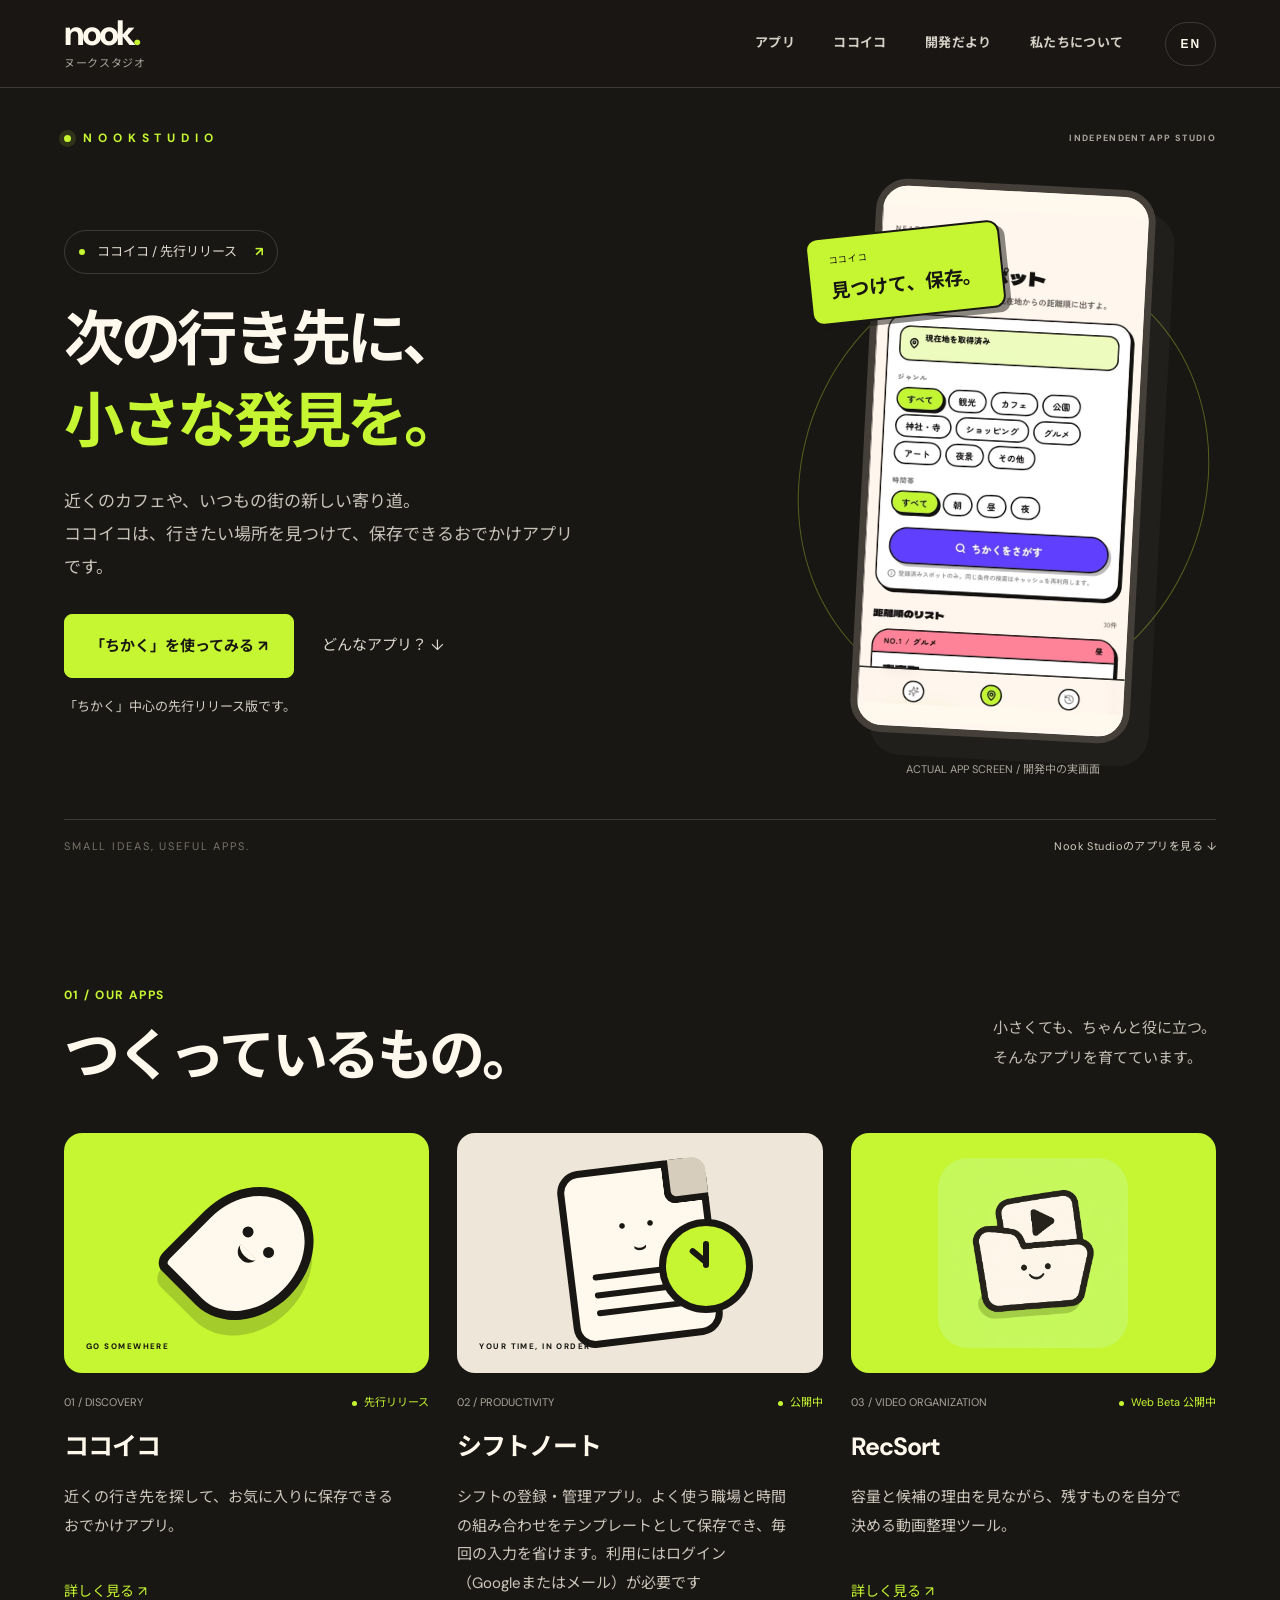
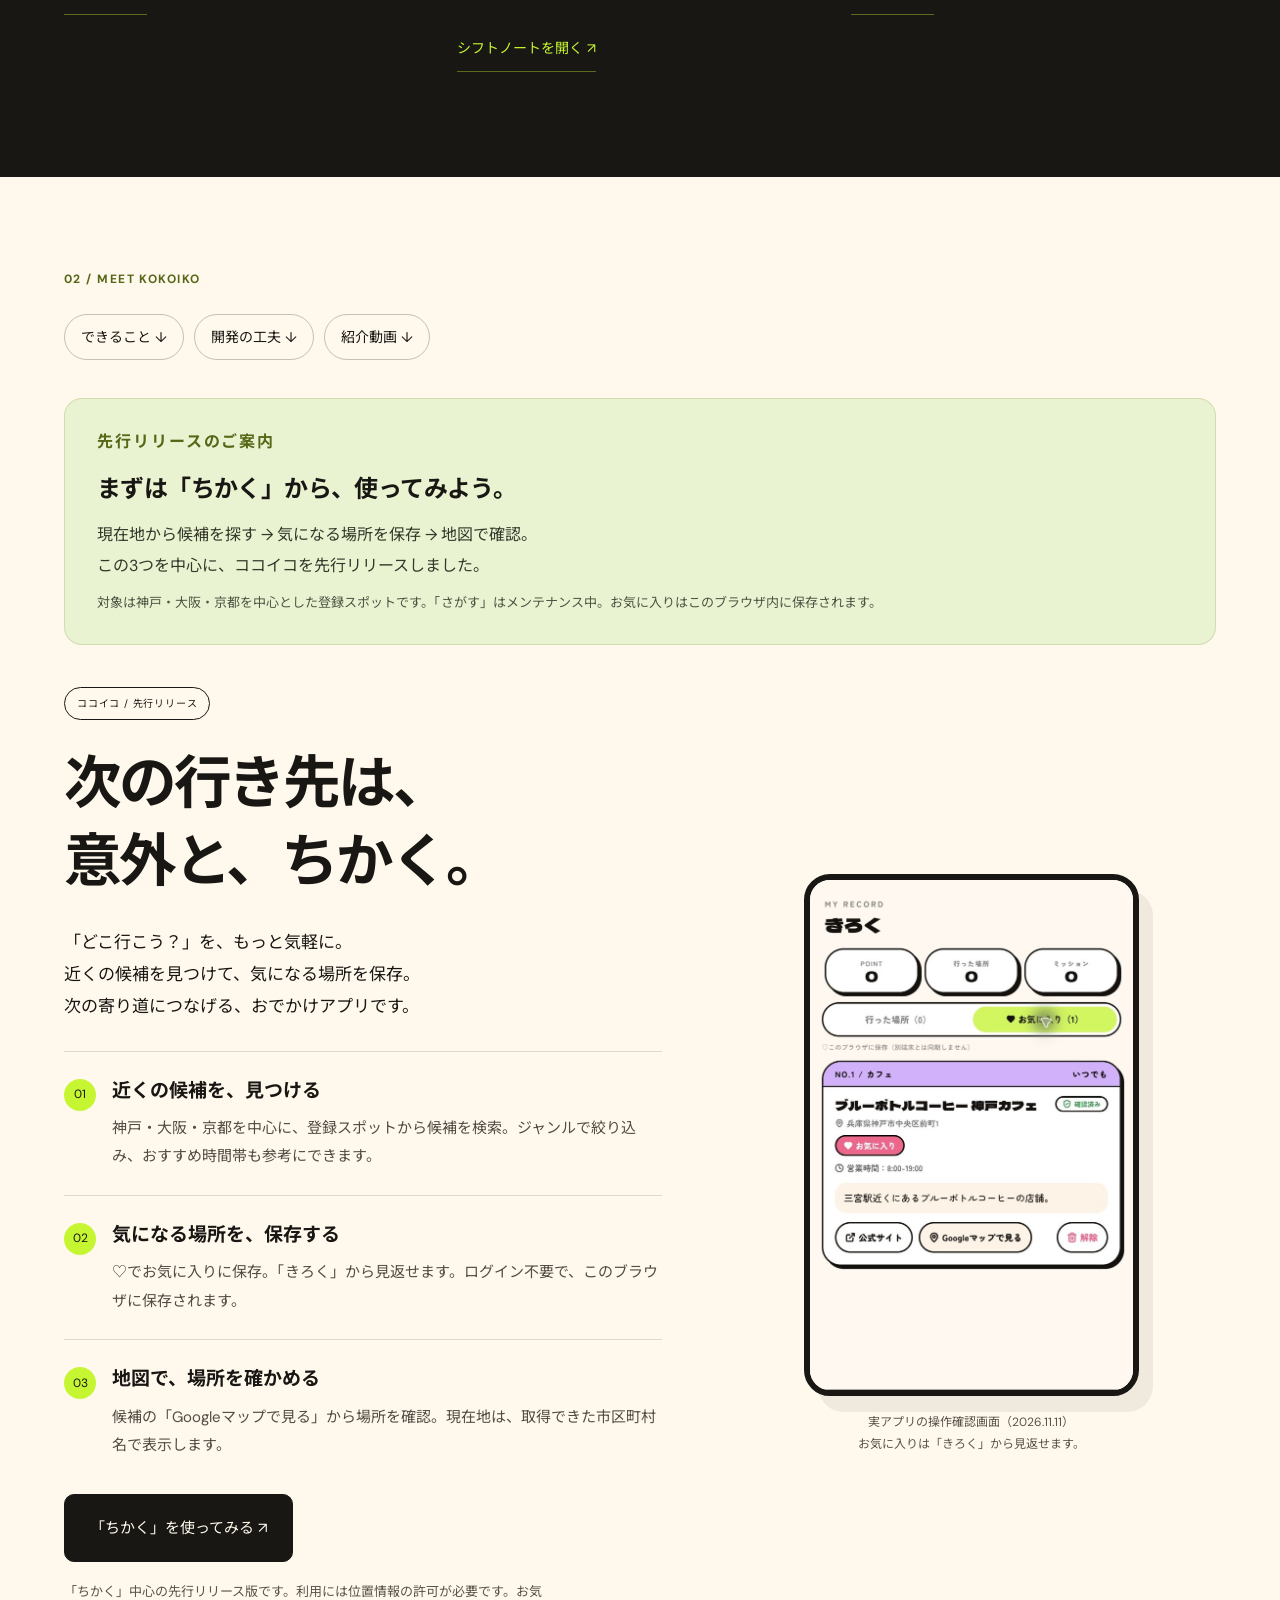
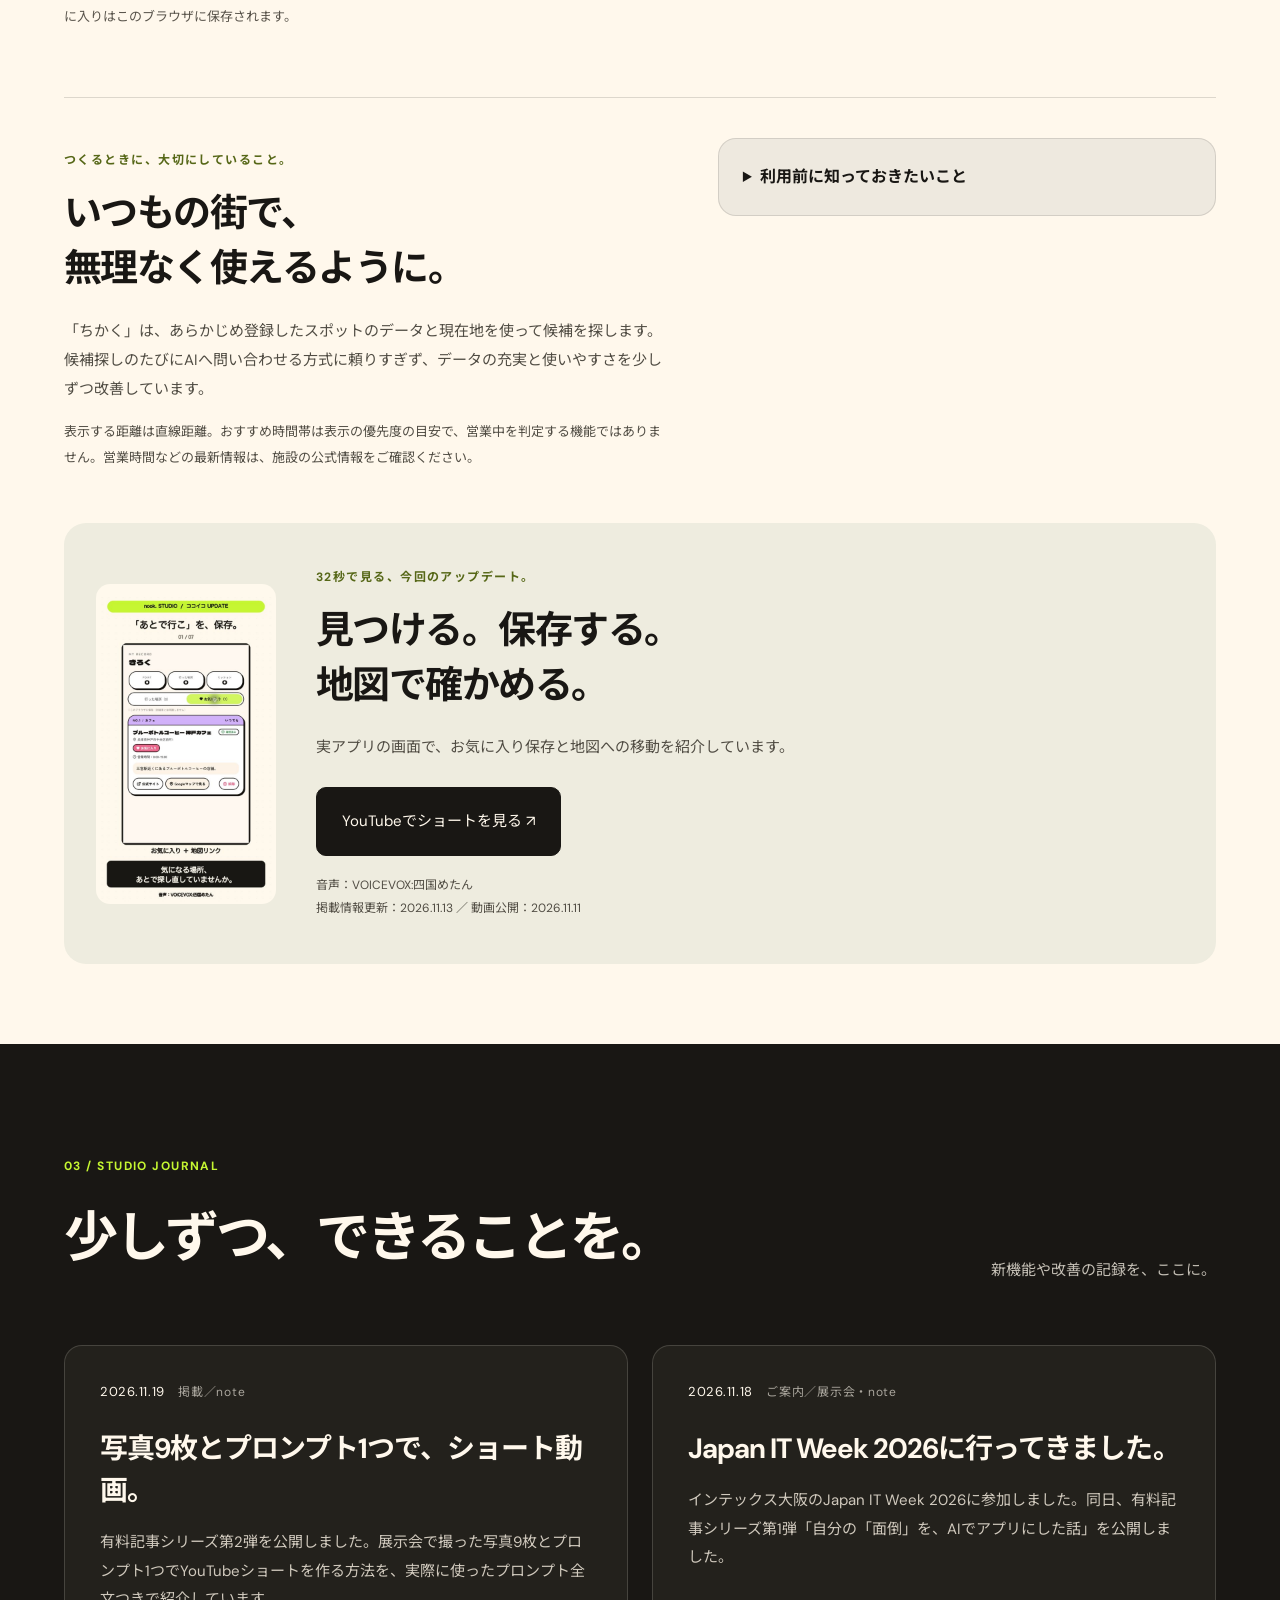
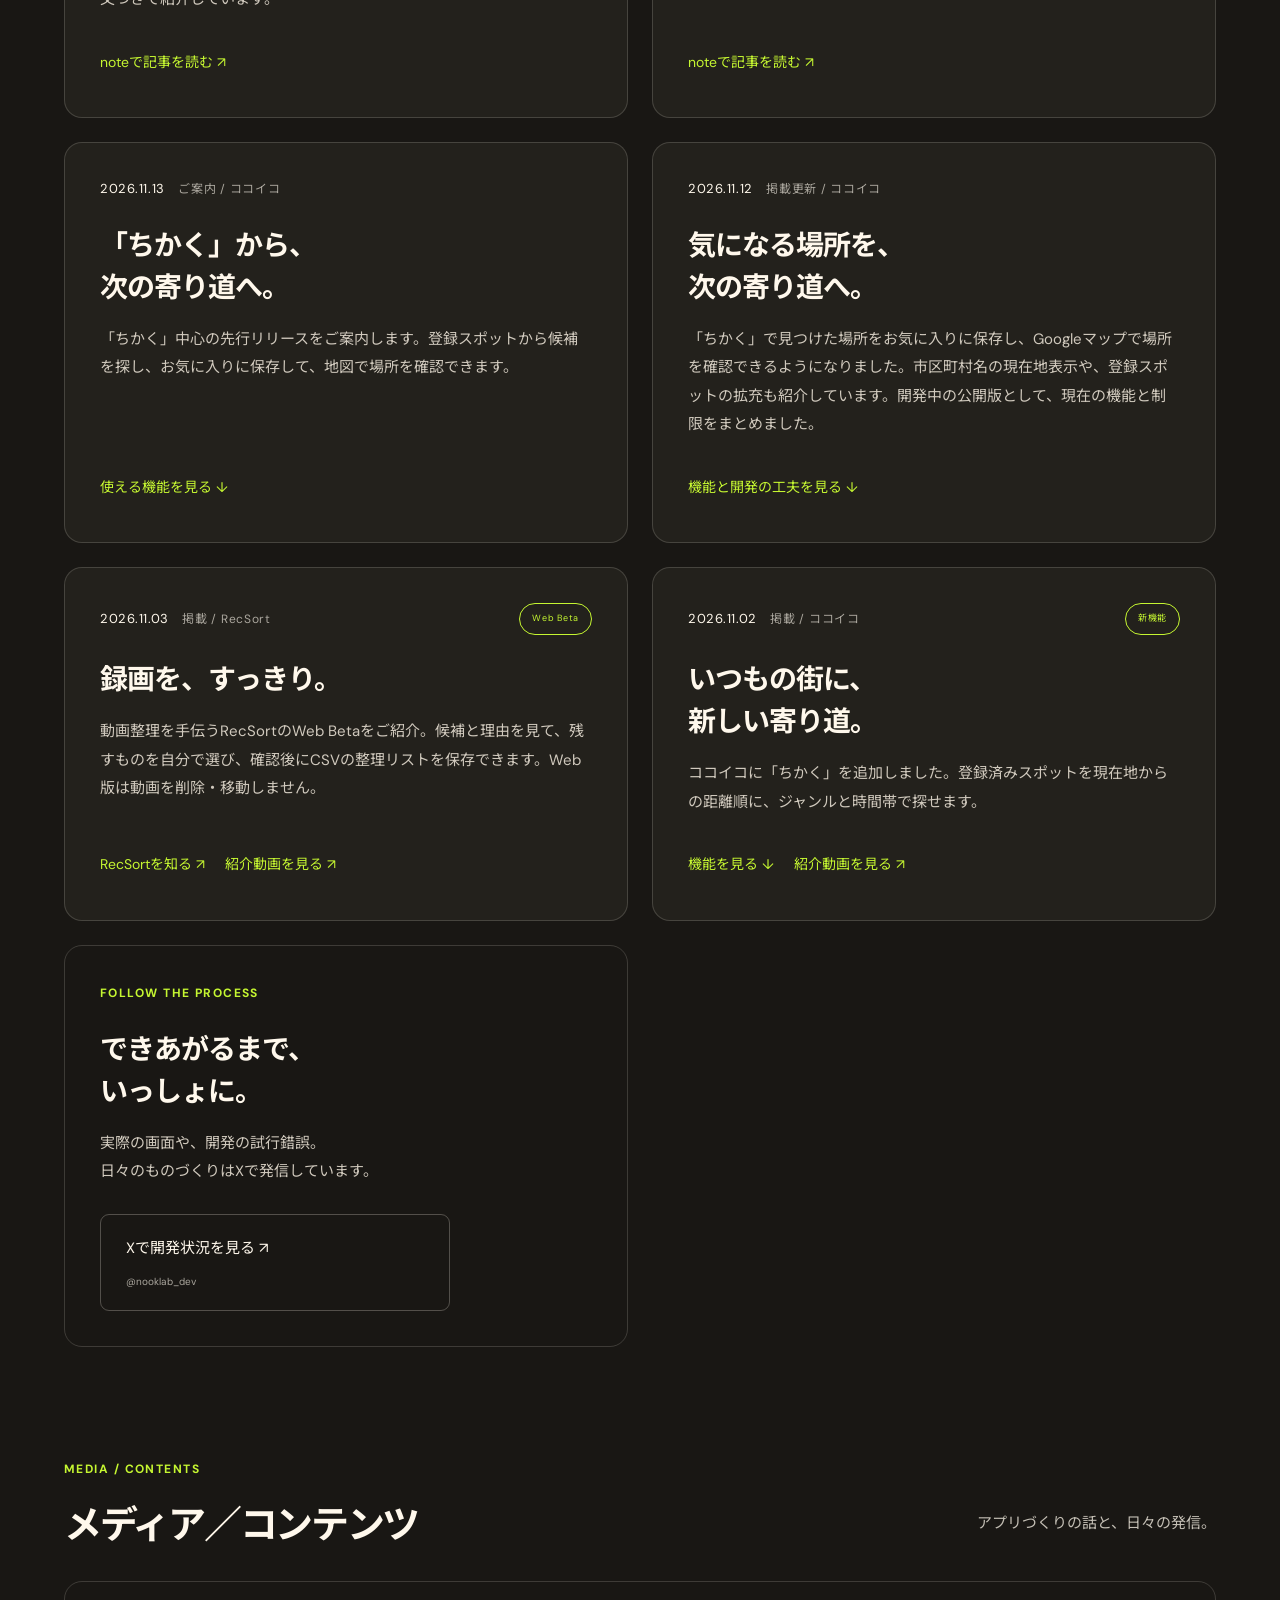
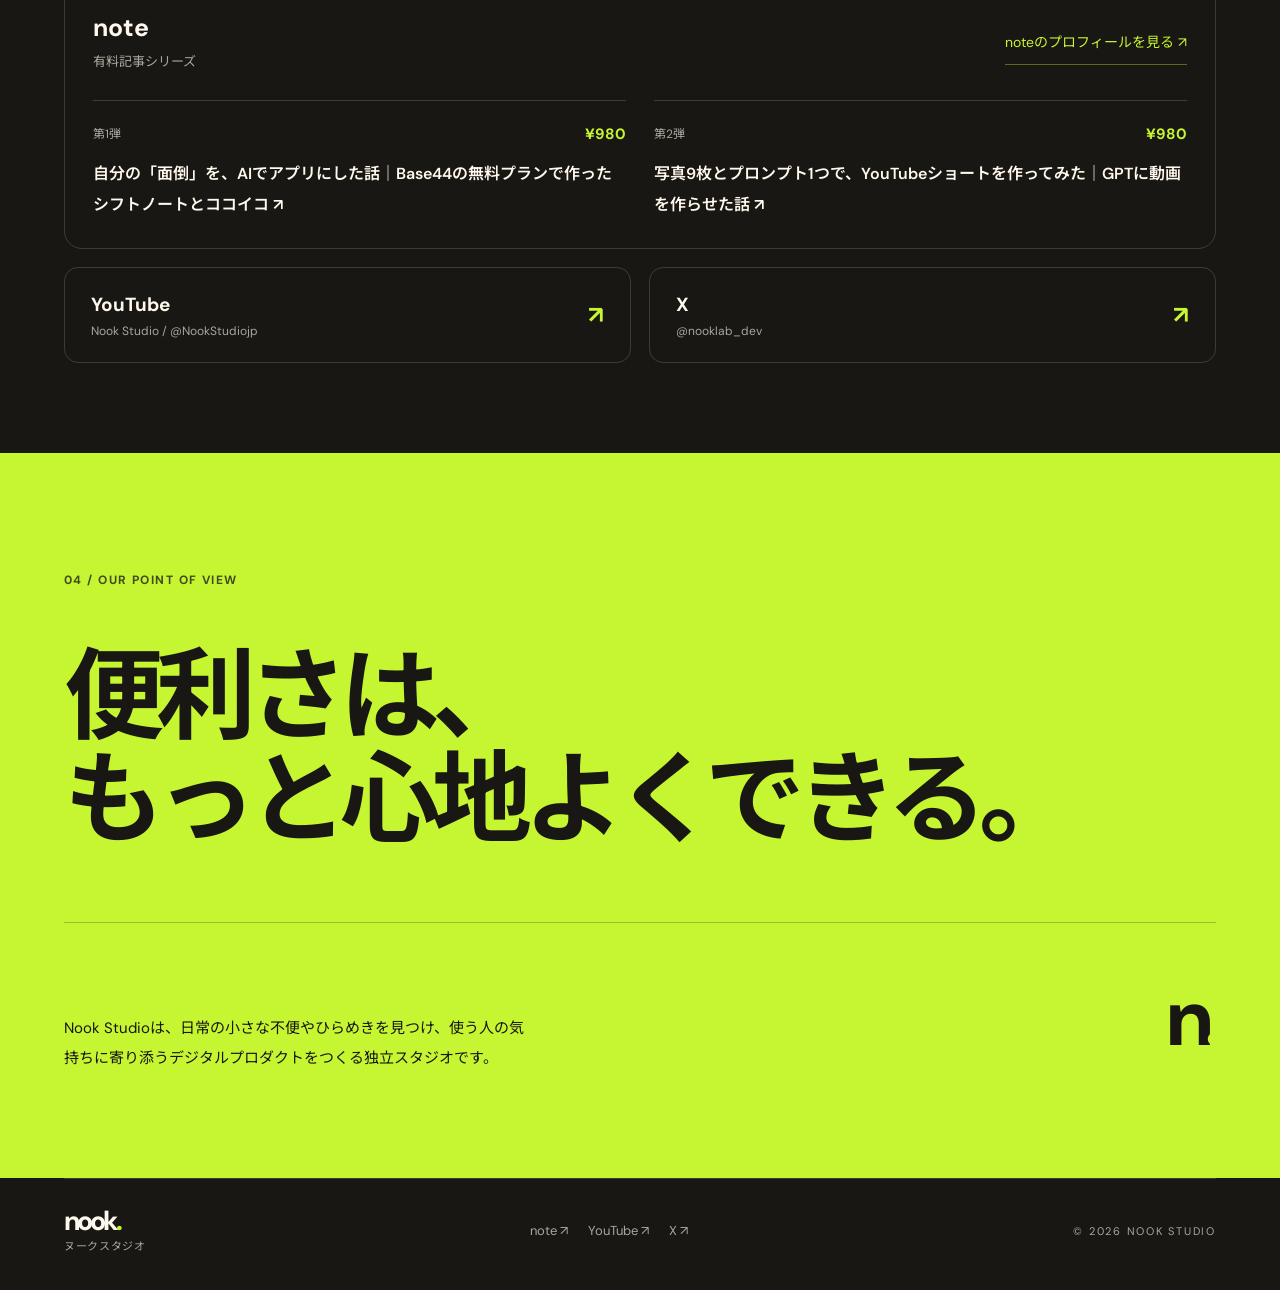
==== commit 40485afc: "Update ShiftNote availability, note articles and studio media links" ====
--- a/index.html
+++ b/index.html
@@ -42,13 +42,18 @@
 @media(max-width:950px){.nav{gap:20px;margin-right:22px}.nav a{font-size:12px}.hero-description{font-size:16px}.product-layout{gap:35px}.app-grid{gap:20px}.app-visual{height:200px}}
 @media(max-width:700px){.section-wrap{width:calc(100% - 40px)}.site-header{padding-left:20px;padding-right:20px}.hero-grid{padding-top:28px;gap:28px}.hero h1{font-size:clamp(34px,8.8vw,48px);line-height:1.4;letter-spacing:-.045em}.hero-description{font-size:16px}.hero-note{font-size:13px}.hero-actions{gap:18px}.hero-actions .lime-button{padding:16px 20px}.hero-device{width:220px}.feature-sticker{left:-22px;padding:12px 14px}.feature-sticker strong{font-size:17px}.hero-bottom{gap:15px;font-size:10px}.hero-bottom a{font-size:11px}.apps,.product,.updates{padding:55px 0}.section-heading h2,.product h2,.updates .section-heading h2{font-size:32px;line-height:1.45;letter-spacing:-.04em}.app-grid{grid-template-columns:1fr;gap:32px}.app-visual{height:200px}.app-meta{margin-top:16px}.app-card h3{margin:14px 0 10px;font-size:26px}.app-card>p{margin-top:0;margin-bottom:8px}.product-jump{gap:8px;margin:20px 0 25px}.product-jump a{font-size:13px;padding:9px 12px}.product-layout{gap:25px}.product .lead{font-size:16px}.feature h3{font-size:18px}.feature p{font-size:15px}.product-screen{max-width:270px}.kokoiko-details{grid-template-columns:1fr;gap:24px;margin-top:40px;padding-top:30px}.kokoiko-status{padding:20px}.kokoiko-video{padding:24px;gap:22px}.kokoiko-video>a{max-width:150px}.kokoiko-video .button{font-size:14px}.journal-grid{grid-template-columns:1fr}.journal-card,.follow-card{padding:24px}.journal-card h3,.follow-card h3{font-size:26px;line-height:1.5}.manifesto-bottom p{font-size:14px;max-width:80%}.footer>span{font-size:10px}}
 @media(max-width:520px){.nav{top:71px;padding:18px 20px;gap:4px}.nav a{font-size:15px;min-height:44px;display:flex;align-items:center}.menu-toggle{min-width:44px;min-height:44px;justify-content:center}.hero-bottom>span{max-width:110px}}
-.release-callout{margin:0 0 42px;padding:28px 32px;background:#eaf3d1;border:1px solid #647b2430;border-radius:18px}.release-callout .eyebrow{margin-top:0}.release-callout h3{font-size:24px;line-height:1.6;letter-spacing:-.025em;margin:12px 0}.release-callout p{font-size:16px;line-height:1.9;color:#34392b;margin:10px 0}.release-callout .release-fine{font-size:13px;line-height:1.9;color:#4e5444;margin-bottom:0}@media(max-width:700px){.release-callout{padding:22px;margin-bottom:32px}.release-callout h3{font-size:22px}.release-callout p{font-size:15px}.release-callout .release-fine{font-size:13px}.release-callout br{display:none}}</style>
+.release-callout{margin:0 0 42px;padding:28px 32px;background:#eaf3d1;border:1px solid #647b2430;border-radius:18px}.release-callout .eyebrow{margin-top:0}.release-callout h3{font-size:24px;line-height:1.6;letter-spacing:-.025em;margin:12px 0}.release-callout p{font-size:16px;line-height:1.9;color:#34392b;margin:10px 0}.release-callout .release-fine{font-size:13px;line-height:1.9;color:#4e5444;margin-bottom:0}@media(max-width:700px){.release-callout{padding:22px;margin-bottom:32px}.release-callout h3{font-size:22px}.release-callout p{font-size:15px}.release-callout .release-fine{font-size:13px}.release-callout br{display:none}}
+/* 2026.11.19: additive media links and the Japanese brand pronunciation. */
+.brand-lockup{display:flex;flex-direction:column;align-items:flex-start;gap:5px;flex-shrink:0}.brand-lockup .wordmark{line-height:1}.brand-reading{font-size:11px;line-height:1.4;letter-spacing:.06em;color:var(--muted)}
+.media{padding:0 0 90px}.media .section-heading{margin-bottom:28px}.media .section-heading h2{font-size:clamp(28px,3.2vw,38px);line-height:1.45}.media-note{border:1px solid var(--line);border-radius:18px;padding:28px}.media-note-heading{display:flex;align-items:center;justify-content:space-between;gap:20px}.media-note-heading h3{font-size:25px;line-height:1.4;margin:0}.media-note-heading p{font-size:13px;color:var(--muted);margin:6px 0 0}.media-note-heading .card-link{margin:0;flex-shrink:0}.media-articles{display:grid;grid-template-columns:repeat(2,minmax(0,1fr));gap:28px;list-style:none;padding:0;margin:26px 0 0}.media-articles li{min-width:0;border-top:1px solid var(--line);padding-top:20px}.media-article-meta{display:flex;align-items:center;justify-content:space-between;gap:12px;font-size:12px;color:var(--muted);margin-bottom:12px}.media-price{font-size:15px;font-weight:700;color:var(--lime)}.media-articles a{display:block;font-size:16px;font-weight:600;line-height:1.9;overflow-wrap:anywhere}.media-articles a:hover{color:var(--lime)}.media-channels{display:grid;grid-template-columns:repeat(2,minmax(0,1fr));gap:18px;margin-top:18px}.media-channel{display:flex;justify-content:space-between;align-items:center;gap:20px;border:1px solid var(--line);border-radius:14px;padding:20px 26px;min-width:0}.media-channel strong{display:block;font-size:19px}.media-channel small{display:block;font-size:12px;color:var(--muted);overflow-wrap:anywhere}.media-channel>b{font-size:24px;color:var(--lime)}.media-channel:hover{border-color:var(--lime)}.footer-social{display:flex;flex-wrap:wrap;align-items:center;gap:20px}.footer-social a{display:inline-flex;align-items:center;min-height:44px;font-size:13px;color:var(--muted)}.footer-social a:hover{color:var(--lime)}
+@media(max-width:700px){.media{padding-bottom:55px}.media-note{padding:22px}.media-note-heading{align-items:flex-start;flex-direction:column;gap:10px}.media-articles,.media-channels{grid-template-columns:1fr;gap:20px}.media-articles{margin-top:20px}.media-articles a{font-size:15px}.media-channel{padding:18px 22px}.footer{align-items:flex-start}.footer-social{gap:16px}.footer .brand-lockup{min-width:125px}}
+</style>
 </head>
 <body>
 <a href="#home" class="skip-link" data-ja="本文へスキップ" data-en="SKIP TO CONTENT">本文へスキップ</a>
   <div class="noise" aria-hidden="true"></div>
   <header class="site-header">
-    <a class="wordmark" href="#home" aria-label="Nook Studio home">nook<span>.</span></a>
+    <div class="brand-lockup"><a class="wordmark" href="#home" aria-label="Nook Studio home">nook<span>.</span></a><span class="brand-reading">ヌークスタジオ</span></div>
     <nav id="siteNav" class="nav" aria-label="メインナビゲーション">
       <a href="#apps" data-ja="アプリ" data-en="APPS">アプリ</a>
       <a href="#kokoiko" data-ja="ココイコ" data-en="KOKOIKO">ココイコ</a>
@@ -69,7 +74,7 @@
           <h1 id="heroTitle" data-ja="次の行き先に、<br><em>小さな発見を。</em>" data-en="A little discovery.<br><em>A new place to go.</em>">次の行き先に、<br><em>小さな発見を。</em></h1>
           <p class="hero-description" data-ja="近くのカフェや、いつもの街の新しい寄り道。&lt;br&gt;ココイコは、行きたい場所を見つけて、保存できるおでかけアプリです。" data-en="Discover a nearby cafe or a new detour in your own city.&lt;br&gt;Kokoiko helps you find places to visit and save them for later.">近くのカフェや、いつもの街の新しい寄り道。<br>ココイコは、行きたい場所を見つけて、保存できるおでかけアプリです。</p>
           <div class="hero-actions"><a class="button lime-button" href="https://koko-iko-go.base44.app/nearby" target="_blank" rel="noopener noreferrer" data-ja="「ちかく」を使ってみる ↗" data-en="TRY NEARBY ↗">「ちかく」を使ってみる ↗</a><a class="quiet-link" href="#kokoiko" data-ja="どんなアプリ？ ↓" data-en="EXPLORE THE APP ↓">どんなアプリ？ ↓</a></div>
-          <p class="hero-note" data-ja="「ちかく」中心の先行リリース版です。「さがす」はメンテナンス中。" data-en="Early release focused on Nearby. Search is under maintenance.">「ちかく」中心の先行リリース版です。「さがす」はメンテナンス中。</p>
+          <p class="hero-note" data-ja="「ちかく」中心の先行リリース版です。" data-en="Early release focused on Nearby.">「ちかく」中心の先行リリース版です。</p>
         </div>
         <figure class="hero-device">
           <span class="device-orbit" aria-hidden="true"></span>
@@ -96,10 +101,10 @@
         </article>
         <article class="app-card app-shift">
           <div class="app-visual shift-visual"><div class="note-icon"><span class="fold"></span><span class="note-face">•　•<br>⌣</span><i></i><i></i><i></i></div><div class="clock-icon"><b></b><b></b></div><span class="visual-label">YOUR TIME, IN ORDER</span></div>
-          <div class="app-meta"><span>02 / PRODUCTIVITY</span><span class="status"><i></i><span data-ja="開発中" data-en="IN DEVELOPMENT">開発中</span></span></div>
+          <div class="app-meta"><span>02 / PRODUCTIVITY</span><span class="status"><i></i><span data-ja="公開中" data-en="AVAILABLE">公開中</span></span></div>
           <h3>シフトノート</h3>
-          <p data-ja="シフトや予定を、すっきり見やすく管理するためのアプリ。" data-en="A simple, clear way to keep shifts and schedules in order.">シフトや予定を、すっきり見やすく管理するためのアプリ。</p>
-          <p class="project-note" data-ja="開発の進捗はXで発信します。" data-en="Follow our progress on X.">開発の進捗はXで発信します。</p>
+          <p data-ja="シフトの登録・管理アプリ。よく使う職場と時間の組み合わせをテンプレートとして保存でき、毎回の入力を省けます。利用にはログイン（Googleまたはメール）が必要です" data-en="Register and manage shifts. Save frequently used workplace and time combinations as templates to avoid entering them each time. Login with Google or email is required.">シフトの登録・管理アプリ。よく使う職場と時間の組み合わせをテンプレートとして保存でき、毎回の入力を省けます。利用にはログイン（Googleまたはメール）が必要です</p>
+          <a class="card-link" href="https://shift-note-pulse.base44.app/" target="_blank" rel="noopener noreferrer" data-ja="シフトノートを開く ↗" data-en="OPEN SHIFTNOTE ↗">シフトノートを開く ↗</a>
         </article>
         <article class="app-card app-recsort"><div class="app-visual" style="background:#C5F631;display:grid;place-items:center"><img src="recsort-icon.png" alt="RecSortのアイコン" width="190" height="190" style="border-radius:30px" loading="lazy"></div><div class="app-meta"><span>03 / VIDEO ORGANIZATION</span><span class="status"><i></i><span data-ja="Web Beta 公開中" data-en="WEB BETA AVAILABLE">Web Beta 公開中</span></span></div><h3>RecSort</h3><p data-ja="容量と候補の理由を見ながら、残すものを自分で決める動画整理ツール。" data-en="Review file sizes and candidate reasons, then decide which videos to keep.">容量と候補の理由を見ながら、残すものを自分で決める動画整理ツール。</p><a class="card-link" href="recsort.html" data-ja="詳しく見る ↗" data-en="EXPLORE ↗">詳しく見る ↗</a></article>
       </div>
@@ -114,7 +119,7 @@
             <span class="pill" data-ja="ココイコ / 先行リリース" data-en="KOKOIKO / EARLY RELEASE">ココイコ / 先行リリース</span>
             <h2 data-ja="次の行き先は、<br>意外と、ちかく。" data-en="Your next discovery<br>could be nearby.">次の行き先は、<br>意外と、ちかく。</h2>
 <p class="lead" data-ja="「どこ行こう？」を、もっと気軽に。&lt;br&gt;近くの候補を見つけて、気になる場所を保存。&lt;br&gt;次の寄り道につなげる、おでかけアプリです。" data-en="Find inspiration for your next outing.&lt;br&gt;Discover nearby places, save your favorites,&lt;br&gt;and plan a little detour.">「どこ行こう？」を、もっと気軽に。<br>近くの候補を見つけて、気になる場所を保存。<br>次の寄り道につなげる、おでかけアプリです。</p><div class="feature"><span>01</span><div><h3 data-ja="近くの候補を、見つける" data-en="Discover nearby options">近くの候補を、見つける</h3><p data-ja="神戸・大阪・京都を中心に、登録スポットから候補を検索。ジャンルで絞り込み、おすすめ時間帯も参考にできます。" data-en="Search registered spots, mainly in Kobe, Osaka and Kyoto. Filter by category and prioritize recommended times.">神戸・大阪・京都を中心に、登録スポットから候補を検索。ジャンルで絞り込み、おすすめ時間帯も参考にできます。</p></div></div><div class="feature"><span>02</span><div><h3 data-ja="気になる場所を、保存する" data-en="Save places for later">気になる場所を、保存する</h3><p data-ja="♡でお気に入りに保存。「きろく」から見返せます。ログイン不要で、このブラウザに保存されます。" data-en="Tap the heart to save a favorite and revisit it under Records. No login required; favorites stay in this browser.">♡でお気に入りに保存。「きろく」から見返せます。ログイン不要で、このブラウザに保存されます。</p></div></div><div class="feature"><span>03</span><div><h3 data-ja="地図で、場所を確かめる" data-en="Check the location on a map">地図で、場所を確かめる</h3><p data-ja="候補の「Googleマップで見る」から場所を確認。現在地は、取得できた市区町村名で表示します。" data-en="Open Google Maps from a spot card. Your current location is displayed as a municipality name when available.">候補の「Googleマップで見る」から場所を確認。現在地は、取得できた市区町村名で表示します。</p></div></div>            <a class="button primary" href="https://koko-iko-go.base44.app/nearby" target="_blank" rel="noopener noreferrer" data-ja="「ちかく」を使ってみる ↗" data-en="TRY NEARBY ↗">「ちかく」を使ってみる ↗</a>
-<p class="small-note" data-ja="「ちかく」中心の先行リリース版です。利用には位置情報の許可が必要です。お気に入りはこのブラウザに保存されます。「さがす」はメンテナンス中です。" data-en="An early release focused on Nearby. Location permission is required. Favorites are saved in this browser. Search is under maintenance.">「ちかく」中心の先行リリース版です。利用には位置情報の許可が必要です。お気に入りはこのブラウザに保存されます。「さがす」はメンテナンス中です。</p>
+<p class="small-note" data-ja="「ちかく」中心の先行リリース版です。利用には位置情報の許可が必要です。お気に入りはこのブラウザに保存されます。" data-en="An early release focused on Nearby. Location permission is required. Favorites are saved in this browser.">「ちかく」中心の先行リリース版です。利用には位置情報の許可が必要です。お気に入りはこのブラウザに保存されます。</p>
           </div>
           <figure class="product-screen"><img src="[data-uri]" width="660" height="1043" loading="lazy" alt="ココイコのお気に入り一覧。保存したスポットの説明とGoogleマップへのボタン。"><figcaption data-ja="実アプリの操作確認画面（2026.11.11）&lt;br&gt;お気に入りは「きろく」から見返せます。" data-en="Actual app test screen (2026.11.11)&lt;br&gt;Revisit favorites under Records.">実アプリの操作確認画面（2026.11.11）<br>お気に入りは「きろく」から見返せます。</figcaption></figure>
         </div>
@@ -125,10 +130,21 @@
 
     <section class="updates section-wrap" id="updates">
       <div class="section-heading"><div><p class="eyebrow">03 / STUDIO JOURNAL</p><h2 data-ja="少しずつ、できることを。" data-en="Little by little,<br>more possibilities.">少しずつ、できることを。</h2></div><p data-ja="新機能や改善の記録を、ここに。" data-en="New features and improvements, collected here.">新機能や改善の記録を、ここに。</p></div>
-      <div class="journal-grid"><article class="journal-card"><div class="journal-meta"><time datetime="2026-11-13">2026.11.13</time><span data-ja="ご案内 / ココイコ" data-en="ANNOUNCEMENT / KOKOIKO">ご案内 / ココイコ</span></div><h3 data-ja="「ちかく」から、&lt;br&gt;次の寄り道へ。" data-en="Start nearby.&lt;br&gt;Find your next detour.">「ちかく」から、<br>次の寄り道へ。</h3><p data-ja="「ちかく」中心の先行リリースをご案内します。登録スポットから候補を探し、お気に入りに保存して、地図で場所を確認できます。「さがす」はメンテナンス中です。" data-en="Announcing Kokoiko’s early release focused on Nearby. Explore registered spots, save favorites and check locations on a map. Search remains under maintenance.">「ちかく」中心の先行リリースをご案内します。登録スポットから候補を探し、お気に入りに保存して、地図で場所を確認できます。「さがす」はメンテナンス中です。</p><div class="journal-links"><a href="#kokoiko" data-ja="使える機能を見る ↓" data-en="EXPLORE THE FEATURES ↓">使える機能を見る ↓</a></div></article><article class="journal-card"><div class="journal-meta"><time datetime="2026-11-12">2026.11.12</time><span data-ja="掲載更新 / ココイコ" data-en="PAGE UPDATE / KOKOIKO">掲載更新 / ココイコ</span></div><h3 data-ja="気になる場所を、&lt;br&gt;次の寄り道へ。" data-en="Save a place.&lt;br&gt;Plan your next detour.">気になる場所を、<br>次の寄り道へ。</h3><p data-ja="「ちかく」で見つけた場所をお気に入りに保存し、Googleマップで場所を確認できるようになりました。市区町村名の現在地表示や、登録スポットの拡充も紹介しています。開発中の公開版として、現在の機能と制限をまとめました。" data-en="Save places from Nearby and check their locations in Google Maps. The overview also covers municipality labels and expanded spot data, with the current features and limitations of this development version.">「ちかく」で見つけた場所をお気に入りに保存し、Googleマップで場所を確認できるようになりました。市区町村名の現在地表示や、登録スポットの拡充も紹介しています。開発中の公開版として、現在の機能と制限をまとめました。</p><div class="journal-links"><a href="#kokoiko" data-ja="機能と開発の工夫を見る ↓" data-en="FEATURES &amp; APPROACH ↓">機能と開発の工夫を見る ↓</a></div></article><article class="journal-card"><div class="journal-meta"><time datetime="2026-11-03">2026.11.03</time><span data-ja="掲載 / RecSort" data-en="POSTED / RECSORT">掲載 / RecSort</span><span class="pill">Web Beta</span></div><h3 data-ja="録画を、すっきり。" data-en="A clearer view of your videos.">録画を、すっきり。</h3><p data-ja="動画整理を手伝うRecSortのWeb Betaをご紹介。候補と理由を見て、残すものを自分で選び、確認後にCSVの整理リストを保存できます。Web版は動画を削除・移動しません。" data-en="Meet RecSort Web Beta. Review candidates and reasons, decide what to keep, then save a CSV review list. The web app does not delete or move videos.">動画整理を手伝うRecSortのWeb Betaをご紹介。候補と理由を見て、残すものを自分で選び、確認後にCSVの整理リストを保存できます。Web版は動画を削除・移動しません。</p><div class="journal-links"><a href="recsort.html" data-ja="RecSortを知る ↗" data-en="MEET RECSORT ↗">RecSortを知る ↗</a><a href="https://youtu.be/_N7njecweJQ" target="_blank" rel="noopener noreferrer" data-ja="紹介動画を見る ↗" data-en="WATCH THE GUIDE ↗">紹介動画を見る ↗</a></div></article>
+      <div class="journal-grid">
+        <article class="journal-card"><div class="journal-meta"><time datetime="2026-11-19">2026.11.19</time><span data-ja="掲載／note" data-en="POSTED / NOTE">掲載／note</span></div><h3 data-ja="写真9枚とプロンプト1つで、ショート動画。" data-en="Nine photos. One prompt. A Short.">写真9枚とプロンプト1つで、ショート動画。</h3><p data-ja="有料記事シリーズ第2弾を公開しました。展示会で撮った写真9枚とプロンプト1つでYouTubeショートを作る方法を、実際に使ったプロンプト全文つきで紹介しています。" data-en="The second article in our paid series is now available. It explains how nine exhibition photos and one prompt became a YouTube Short, including the complete prompt used.">有料記事シリーズ第2弾を公開しました。展示会で撮った写真9枚とプロンプト1つでYouTubeショートを作る方法を、実際に使ったプロンプト全文つきで紹介しています。</p><div class="journal-links"><a href="https://note.com/nookstudio_jp/n/n9b62f36abfcc" target="_blank" rel="noopener noreferrer" data-ja="noteで記事を読む ↗" data-en="READ ON NOTE ↗">noteで記事を読む ↗</a></div></article>
+        <article class="journal-card"><div class="journal-meta"><time datetime="2026-11-18">2026.11.18</time><span data-ja="ご案内／展示会・note" data-en="ANNOUNCEMENT / EXHIBITION &amp; NOTE">ご案内／展示会・note</span></div><h3 data-ja="Japan IT Week 2026に行ってきました。" data-en="A visit to Japan IT Week 2026.">Japan IT Week 2026に行ってきました。</h3><p data-ja="インテックス大阪のJapan IT Week 2026に参加しました。同日、有料記事シリーズ第1弾「自分の「面倒」を、AIでアプリにした話」を公開しました。" data-en="We visited Japan IT Week 2026 at INTEX Osaka. On the same day, we published the first article in our paid series about turning everyday hassles into apps with AI.">インテックス大阪のJapan IT Week 2026に参加しました。同日、有料記事シリーズ第1弾「自分の「面倒」を、AIでアプリにした話」を公開しました。</p><div class="journal-links"><a href="https://note.com/nookstudio_jp/n/n208e37625589" target="_blank" rel="noopener noreferrer" data-ja="noteで記事を読む ↗" data-en="READ ON NOTE ↗">noteで記事を読む ↗</a></div></article>
+        <article class="journal-card"><div class="journal-meta"><time datetime="2026-11-13">2026.11.13</time><span data-ja="ご案内 / ココイコ" data-en="ANNOUNCEMENT / KOKOIKO">ご案内 / ココイコ</span></div><h3 data-ja="「ちかく」から、&lt;br&gt;次の寄り道へ。" data-en="Start nearby.&lt;br&gt;Find your next detour.">「ちかく」から、<br>次の寄り道へ。</h3><p data-ja="「ちかく」中心の先行リリースをご案内します。登録スポットから候補を探し、お気に入りに保存して、地図で場所を確認できます。" data-en="Announcing Kokoiko’s early release focused on Nearby. Explore registered spots, save favorites and check locations on a map.">「ちかく」中心の先行リリースをご案内します。登録スポットから候補を探し、お気に入りに保存して、地図で場所を確認できます。</p><div class="journal-links"><a href="#kokoiko" data-ja="使える機能を見る ↓" data-en="EXPLORE THE FEATURES ↓">使える機能を見る ↓</a></div></article><article class="journal-card"><div class="journal-meta"><time datetime="2026-11-12">2026.11.12</time><span data-ja="掲載更新 / ココイコ" data-en="PAGE UPDATE / KOKOIKO">掲載更新 / ココイコ</span></div><h3 data-ja="気になる場所を、&lt;br&gt;次の寄り道へ。" data-en="Save a place.&lt;br&gt;Plan your next detour.">気になる場所を、<br>次の寄り道へ。</h3><p data-ja="「ちかく」で見つけた場所をお気に入りに保存し、Googleマップで場所を確認できるようになりました。市区町村名の現在地表示や、登録スポットの拡充も紹介しています。開発中の公開版として、現在の機能と制限をまとめました。" data-en="Save places from Nearby and check their locations in Google Maps. The overview also covers municipality labels and expanded spot data, with the current features and limitations of this development version.">「ちかく」で見つけた場所をお気に入りに保存し、Googleマップで場所を確認できるようになりました。市区町村名の現在地表示や、登録スポットの拡充も紹介しています。開発中の公開版として、現在の機能と制限をまとめました。</p><div class="journal-links"><a href="#kokoiko" data-ja="機能と開発の工夫を見る ↓" data-en="FEATURES &amp; APPROACH ↓">機能と開発の工夫を見る ↓</a></div></article><article class="journal-card"><div class="journal-meta"><time datetime="2026-11-03">2026.11.03</time><span data-ja="掲載 / RecSort" data-en="POSTED / RECSORT">掲載 / RecSort</span><span class="pill">Web Beta</span></div><h3 data-ja="録画を、すっきり。" data-en="A clearer view of your videos.">録画を、すっきり。</h3><p data-ja="動画整理を手伝うRecSortのWeb Betaをご紹介。候補と理由を見て、残すものを自分で選び、確認後にCSVの整理リストを保存できます。Web版は動画を削除・移動しません。" data-en="Meet RecSort Web Beta. Review candidates and reasons, decide what to keep, then save a CSV review list. The web app does not delete or move videos.">動画整理を手伝うRecSortのWeb Betaをご紹介。候補と理由を見て、残すものを自分で選び、確認後にCSVの整理リストを保存できます。Web版は動画を削除・移動しません。</p><div class="journal-links"><a href="recsort.html" data-ja="RecSortを知る ↗" data-en="MEET RECSORT ↗">RecSortを知る ↗</a><a href="https://youtu.be/_N7njecweJQ" target="_blank" rel="noopener noreferrer" data-ja="紹介動画を見る ↗" data-en="WATCH THE GUIDE ↗">紹介動画を見る ↗</a></div></article>
         <article class="journal-card"><div class="journal-meta"><time datetime="2026-11-02">2026.11.02</time><span data-ja="掲載 / ココイコ" data-en="POSTED / KOKOIKO">掲載 / ココイコ</span><span class="pill" data-ja="新機能" data-en="NEW FEATURE">新機能</span></div><h3 data-ja="いつもの街に、<br>新しい寄り道。" data-en="A new stop<br>in a familiar town.">いつもの街に、<br>新しい寄り道。</h3><p data-ja="ココイコに「ちかく」を追加しました。登録済みスポットを現在地からの距離順に、ジャンルと時間帯で探せます。" data-en="Meet Nearby in Kokoiko. Explore registered spots by distance, category and time of day.">ココイコに「ちかく」を追加しました。登録済みスポットを現在地からの距離順に、ジャンルと時間帯で探せます。</p><div class="journal-links"><a href="#kokoiko" data-ja="機能を見る ↓" data-en="EXPLORE ↓">機能を見る ↓</a><a href="https://x.com/nooklab_dev/status/2117126737460859371" target="_blank" rel="noopener noreferrer" data-ja="紹介動画を見る ↗" data-en="WATCH ON X ↗">紹介動画を見る ↗</a></div></article>
         <aside class="follow-card"><span class="eyebrow">FOLLOW THE PROCESS</span><h3 data-ja="できあがるまで、<br>いっしょに。" data-en="Follow along<br>as we build.">できあがるまで、<br>いっしょに。</h3><p data-ja="実際の画面や、開発の試行錯誤。<br>日々のものづくりはXで発信しています。" data-en="Real screens and the process behind them. Follow our everyday progress on X.">実際の画面や、開発の試行錯誤。<br>日々のものづくりはXで発信しています。</p><a class="button" href="https://x.com/nooklab_dev" target="_blank" rel="noopener noreferrer"><span data-ja="Xで開発状況を見る ↗" data-en="FOLLOW ON X ↗">Xで開発状況を見る ↗</span><small>@nooklab_dev</small></a></aside>
       </div>
+    </section>
+
+    <section class="media section-wrap" id="media" aria-labelledby="mediaTitle">
+      <div class="section-heading"><div><p class="eyebrow">MEDIA / CONTENTS</p><h2 id="mediaTitle" data-ja="メディア／コンテンツ" data-en="Media &amp; contents">メディア／コンテンツ</h2></div><p data-ja="アプリづくりの話と、日々の発信。" data-en="Stories behind the apps, and everyday updates.">アプリづくりの話と、日々の発信。</p></div>
+      <article class="media-note"><div class="media-note-heading"><div><h3>note</h3><p data-ja="有料記事シリーズ" data-en="Paid article series">有料記事シリーズ</p></div><a href="https://note.com/nookstudio_jp" target="_blank" rel="noopener noreferrer" class="card-link" data-ja="noteのプロフィールを見る ↗" data-en="VISIT NOTE ↗">noteのプロフィールを見る ↗</a></div>
+        <ul class="media-articles"><li><div class="media-article-meta"><span data-ja="第1弾" data-en="PART 1">第1弾</span><span class="media-price">¥980</span></div><a href="https://note.com/nookstudio_jp/n/n208e37625589" target="_blank" rel="noopener noreferrer" data-ja="自分の「面倒」を、AIでアプリにした話｜Base44の無料プランで作ったシフトノートとココイコ ↗" data-en="Turning my everyday hassles into apps with AI | ShiftNote and Kokoiko, built on Base44’s free plan ↗">自分の「面倒」を、AIでアプリにした話｜Base44の無料プランで作ったシフトノートとココイコ ↗</a></li><li><div class="media-article-meta"><span data-ja="第2弾" data-en="PART 2">第2弾</span><span class="media-price">¥980</span></div><a href="https://note.com/nookstudio_jp/n/n9b62f36abfcc" target="_blank" rel="noopener noreferrer" data-ja="写真9枚とプロンプト1つで、YouTubeショートを作ってみた｜GPTに動画を作らせた話 ↗" data-en="Making a YouTube Short from nine photos and one prompt | Creating a video with GPT ↗">写真9枚とプロンプト1つで、YouTubeショートを作ってみた｜GPTに動画を作らせた話 ↗</a></li></ul>
+      </article>
+      <div class="media-channels"><a class="media-channel" href="https://www.youtube.com/@NookStudiojp" target="_blank" rel="noopener noreferrer"><span><strong>YouTube</strong><small>Nook Studio / @NookStudiojp</small></span><b aria-hidden="true">↗</b></a><a class="media-channel" href="https://x.com/nooklab_dev" target="_blank" rel="noopener noreferrer"><span><strong>X</strong><small>@nooklab_dev</small></span><b aria-hidden="true">↗</b></a></div>
     </section>
 
     <section class="manifesto" id="about">
@@ -141,7 +157,7 @@
 
   </main>
 
-  <footer class="footer section-wrap"><a class="wordmark" href="#home">nook<span>.</span></a><a href="https://x.com/nooklab_dev" target="_blank" rel="noopener noreferrer">X / @nooklab_dev ↗</a><span>© 2026 NOOK STUDIO</span></footer>
+  <footer class="footer section-wrap"><div class="brand-lockup"><a class="wordmark" href="#home" aria-label="Nook Studio home">nook<span>.</span></a><span class="brand-reading">ヌークスタジオ</span></div><nav class="footer-social" aria-label="公式メディア"><a href="https://note.com/nookstudio_jp" target="_blank" rel="noopener noreferrer" data-ja="note ↗" data-en="note ↗">note ↗</a><a href="https://www.youtube.com/@NookStudiojp" target="_blank" rel="noopener noreferrer" data-ja="YouTube ↗" data-en="YouTube ↗">YouTube ↗</a><a href="https://x.com/nooklab_dev" target="_blank" rel="noopener noreferrer" data-ja="X ↗" data-en="X ↗">X ↗</a></nav><span>© 2026 NOOK STUDIO</span></footer>
   <dialog class="app-notice" id="appNotice" aria-labelledby="noticeTitle" aria-describedby="noticeMaintenance noticeArea">
     <p class="eyebrow">BEFORE YOU GO</p>
     <h2 id="noticeTitle" data-ja="ココイコをご利用の前に" data-en="Before you open Kokoiko">ココイコをご利用の前に</h2>
@@ -157,3 +173,4 @@
 </body>
 </html>
 
+
